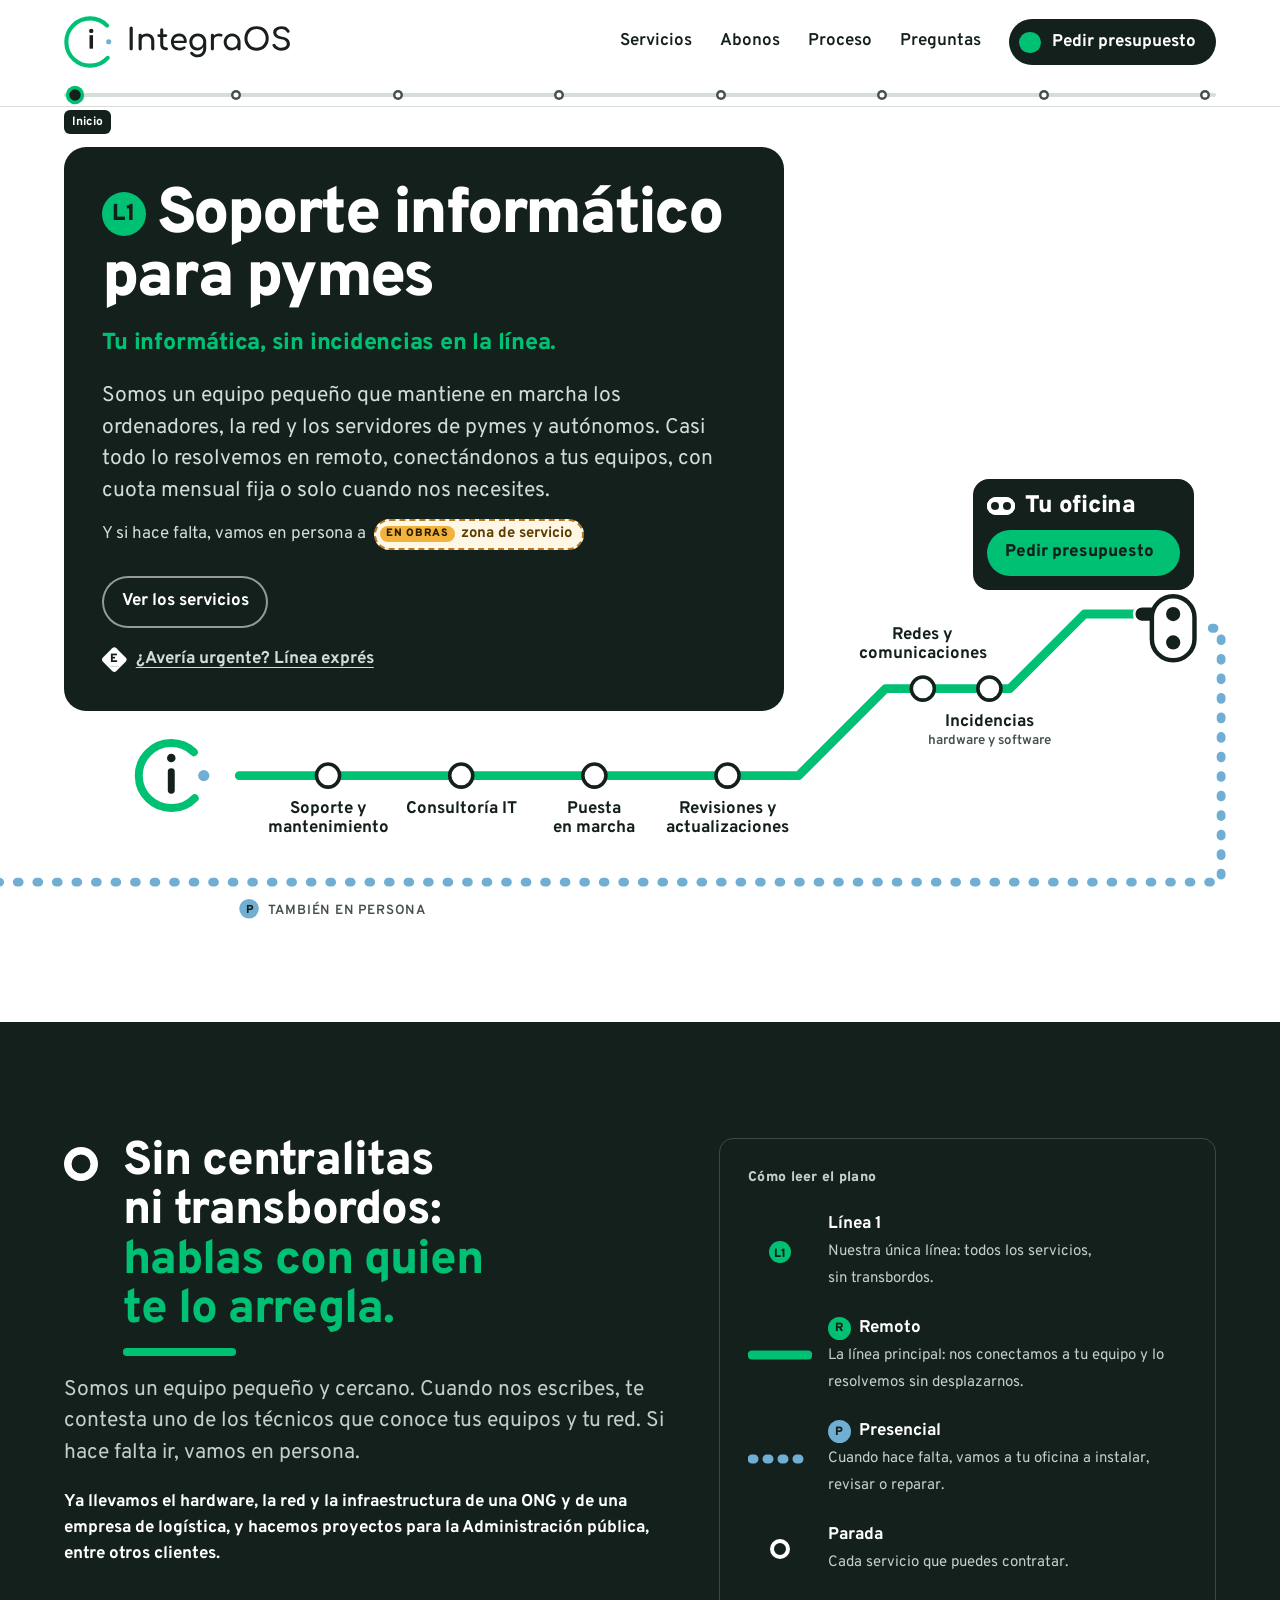
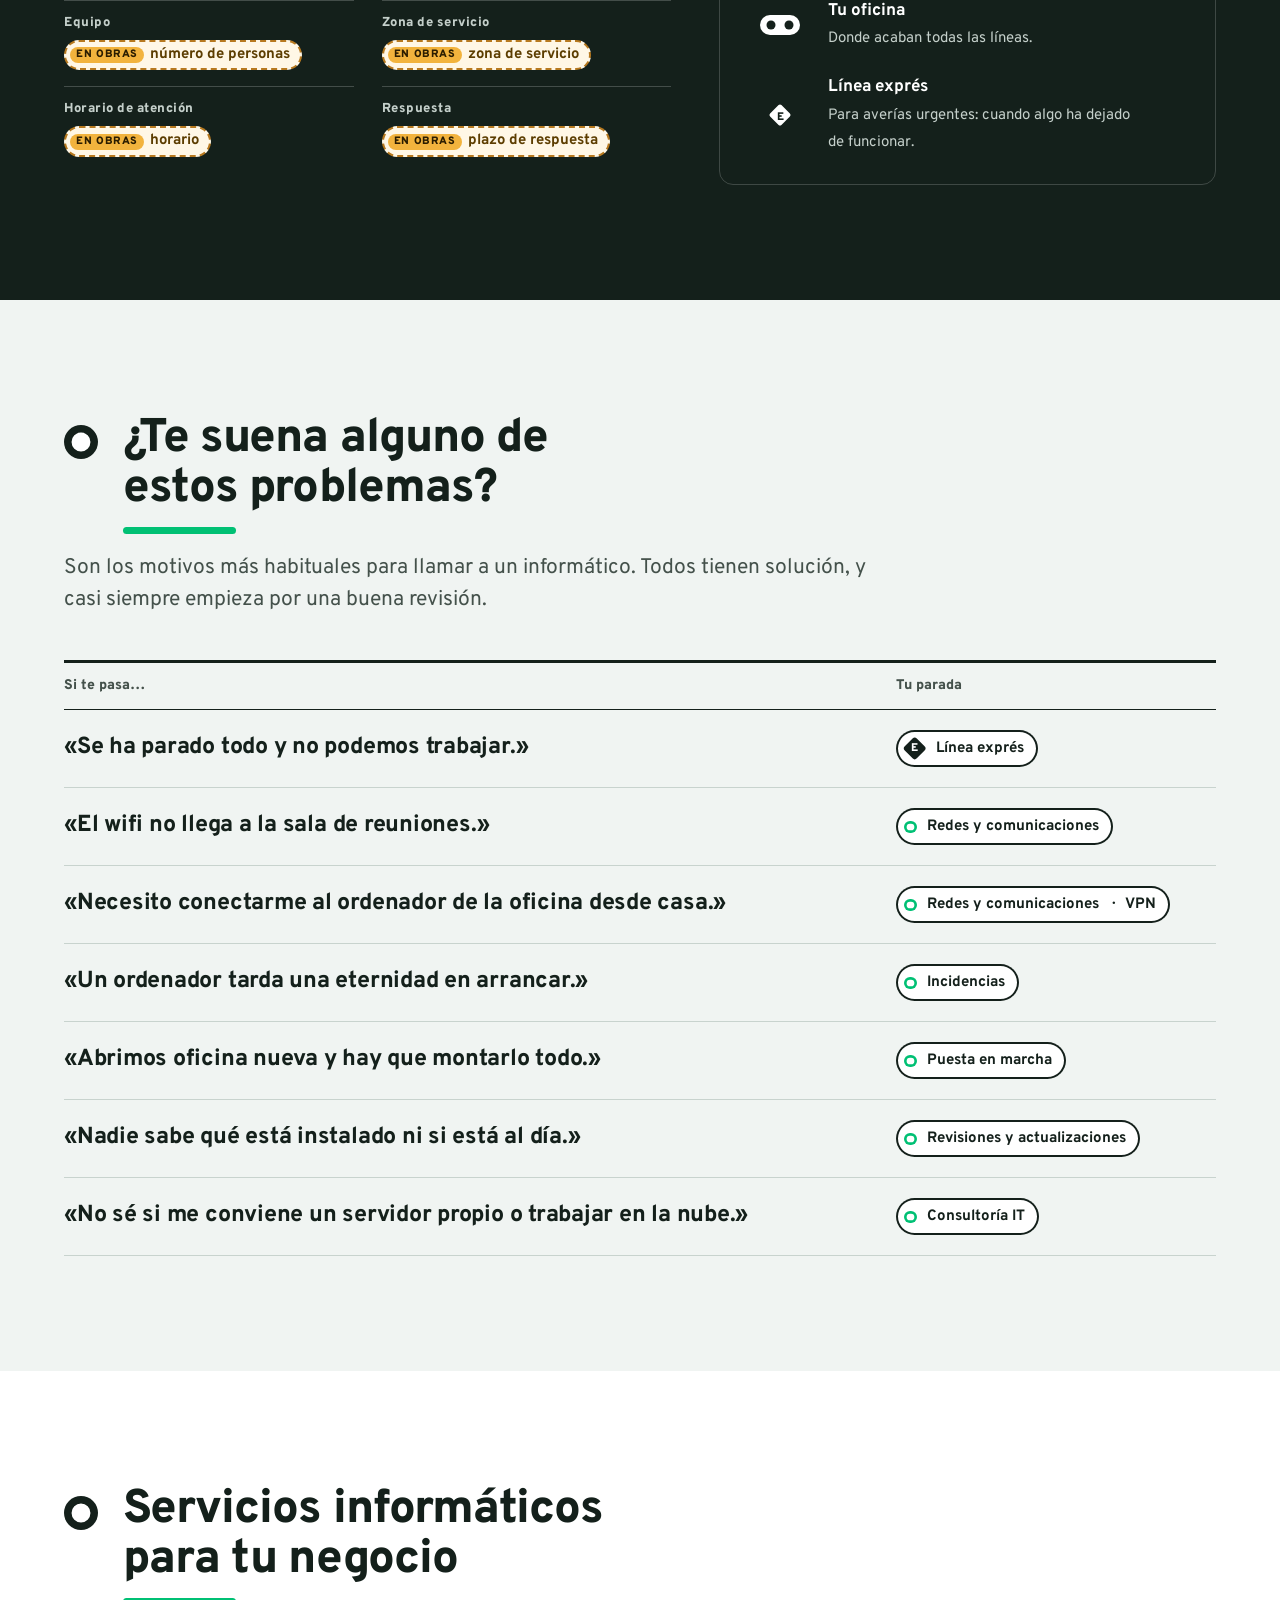
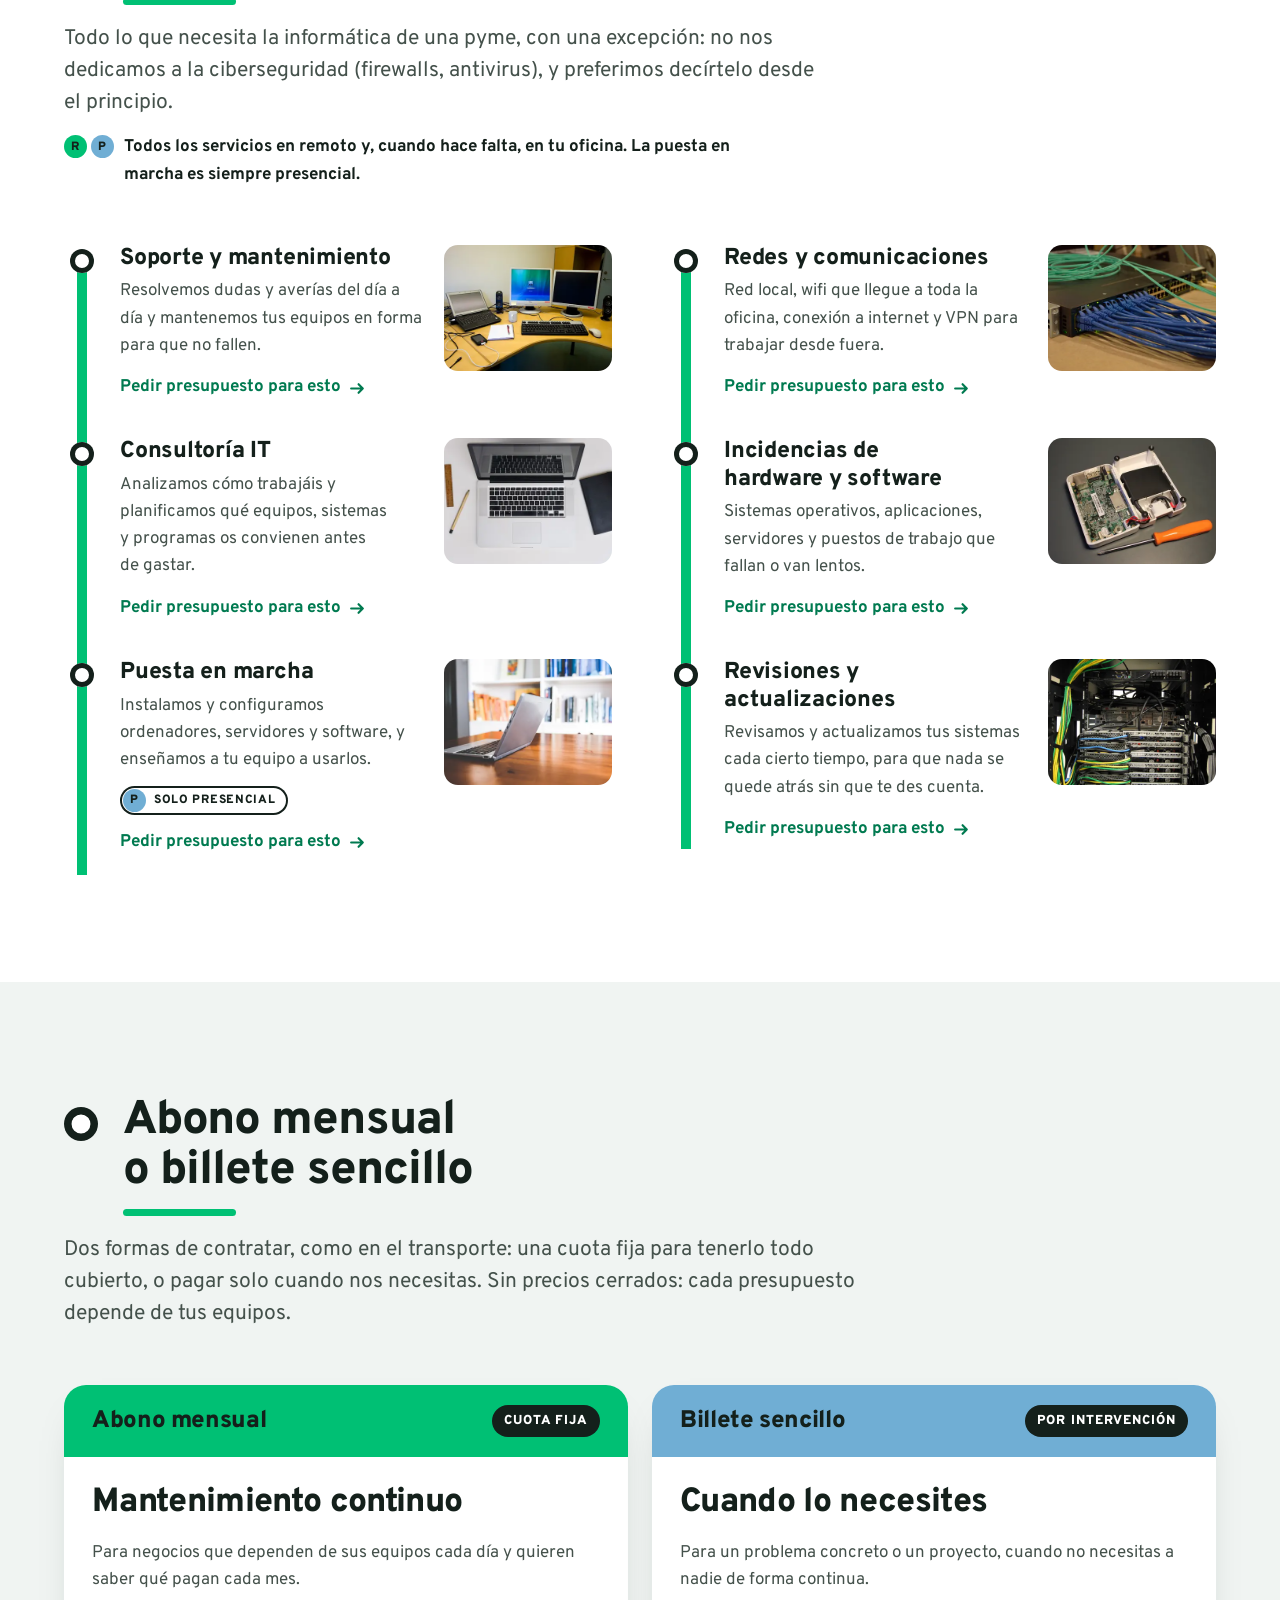
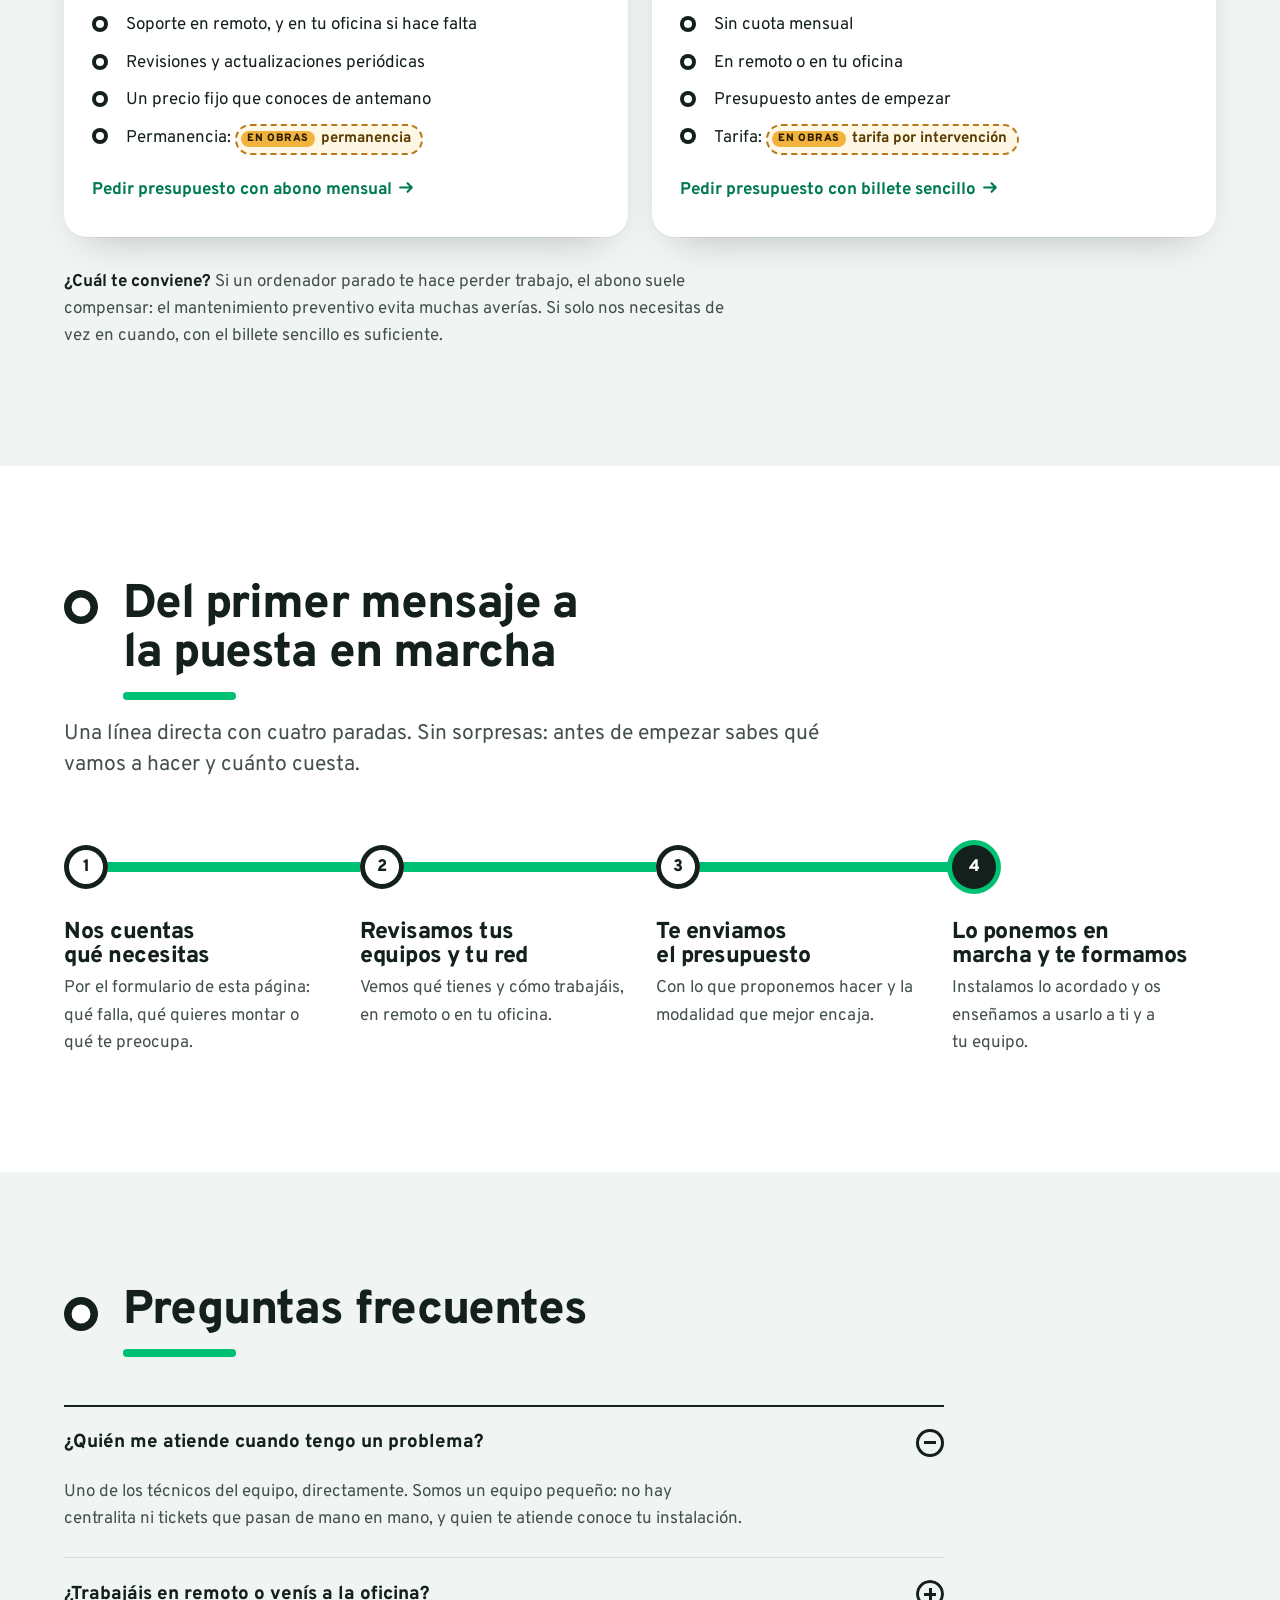
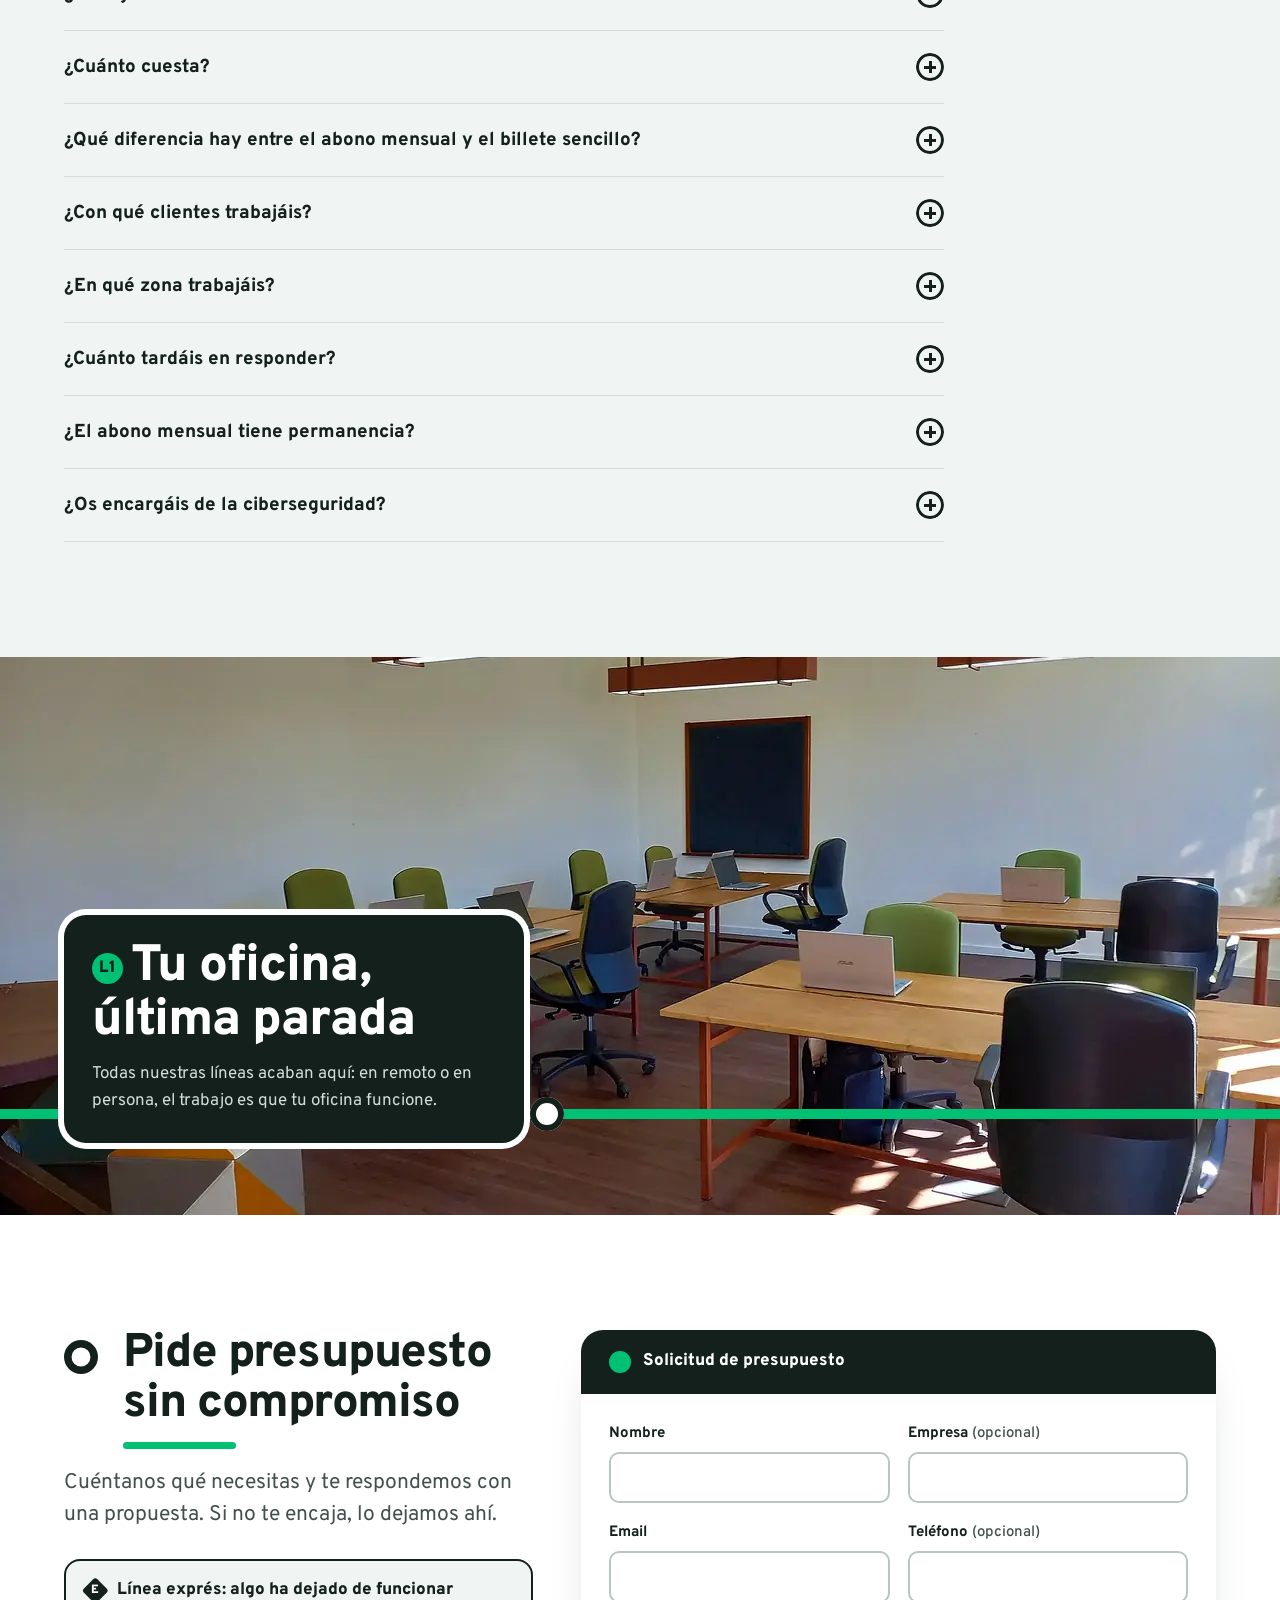
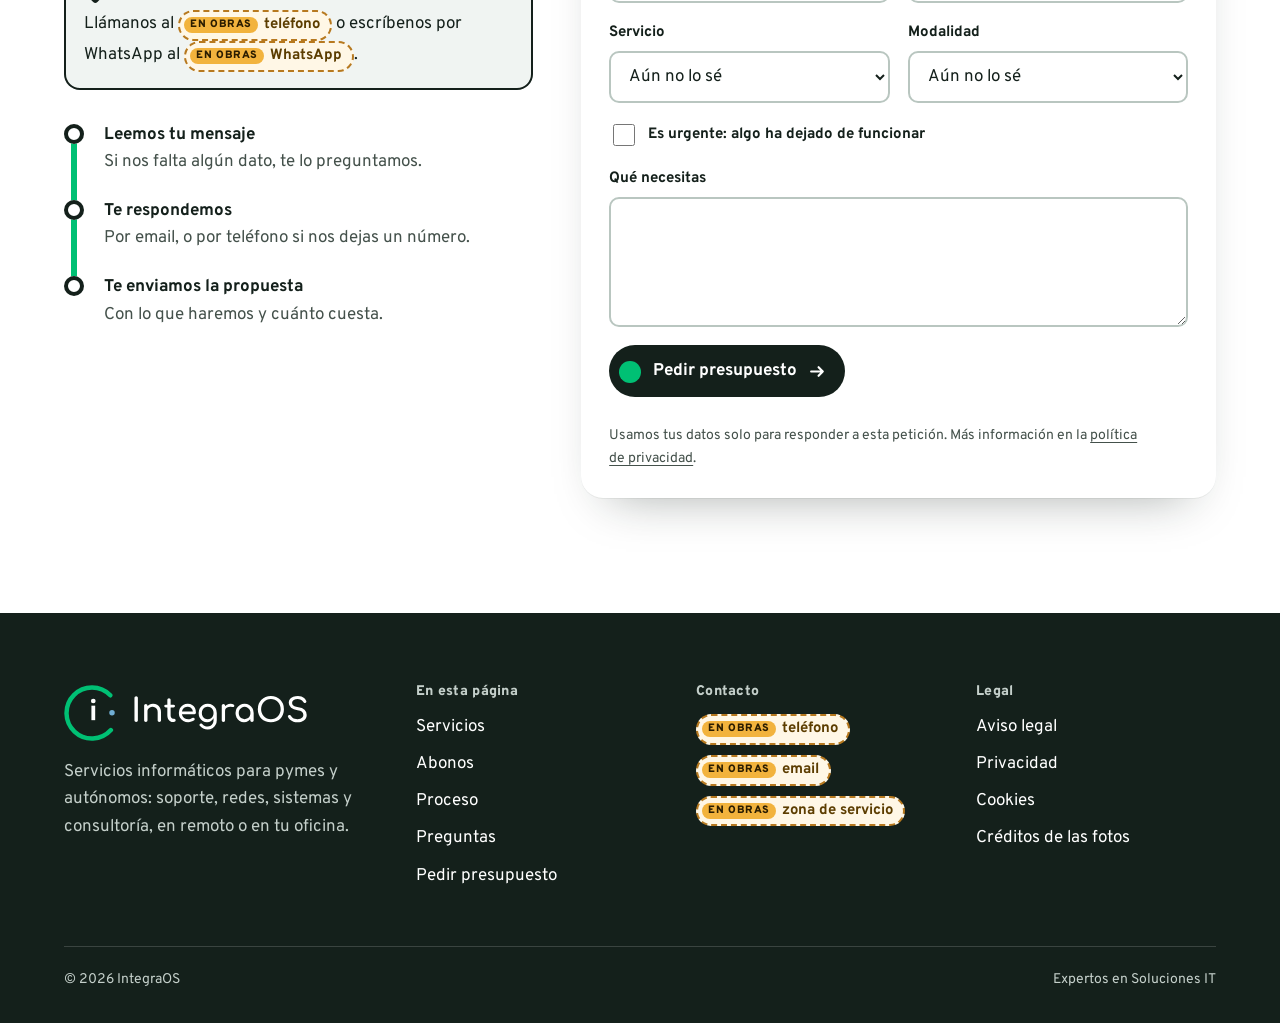
==== index.html @ 197bdc74 "Clientes citados en anónimo" ====
<!doctype html>
<html lang="es">
<head>
<meta charset="utf-8">
<meta name="robots" content="noindex, nofollow">
<meta name="viewport" content="width=device-width, initial-scale=1, viewport-fit=cover">
<title>IntegraOS: soporte informático para pymes y autónomos</title>
<meta name="description" content="Un equipo pequeño de informáticos para pymes y autónomos: mantenimiento, redes, puesta en marcha y consultoría IT, en remoto o en tu oficina. Presupuesto sin compromiso.">
<meta property="og:type" content="website">
<meta property="og:locale" content="es_ES">
<meta property="og:site_name" content="IntegraOS">
<meta property="og:title" content="IntegraOS: soporte informático para pymes y autónomos">
<meta property="og:description" content="Mantenimiento, redes y sistemas para tu negocio, en remoto o en tu oficina. Pide presupuesto sin compromiso.">
<meta property="og:image" content="share.jpg">
<meta name="twitter:card" content="summary_large_image">
<link rel="icon" href="favicon.svg" type="image/svg+xml">
<link rel="icon" href="favicon.png" sizes="48x48" type="image/png">
<link rel="apple-touch-icon" href="assets/brand/icon-180.png">
<meta name="theme-color" content="#ffffff">
<!-- PENDIENTE: dominio. Cuando exista: <link rel="canonical" href="https://[dominio]/"> y URLs absolutas en og:image y en el JSON-LD -->
<link rel="preload" href="assets/fonts/overpass-latin.woff2" as="font" type="font/woff2" crossorigin>
<link rel="stylesheet" href="assets/css/site.css">
<script type="application/ld+json">
{
  "@context": "https://schema.org",
  "@type": "LocalBusiness",
  "name": "IntegraOS",
  "slogan": "Expertos en Soluciones IT",
  "description": "Equipo pequeño de servicios informáticos para pymes y autónomos: soporte y mantenimiento en remoto y presencial, consultoría IT, puesta en marcha de equipos y servidores, redes y comunicaciones, incidencias de hardware y software y revisiones periódicas.",
  "logo": "assets/brand/logo-light.png",
  "image": "share.jpg",
  "knowsLanguage": "es",
  "hasOfferCatalog": {
    "@type": "OfferCatalog",
    "name": "Servicios informáticos",
    "itemListElement": [
      { "@type": "Offer", "itemOffered": { "@type": "Service", "name": "Soporte y mantenimiento informático" } },
      { "@type": "Offer", "itemOffered": { "@type": "Service", "name": "Consultoría IT" } },
      { "@type": "Offer", "itemOffered": { "@type": "Service", "name": "Puesta en marcha de equipos, servidores y software" } },
      { "@type": "Offer", "itemOffered": { "@type": "Service", "name": "Redes y comunicaciones" } },
      { "@type": "Offer", "itemOffered": { "@type": "Service", "name": "Incidencias de hardware y software" } },
      { "@type": "Offer", "itemOffered": { "@type": "Service", "name": "Revisiones y actualizaciones de sistemas" } }
    ]
  }
}
</script>
<!-- PENDIENTE en el JSON-LD: url, telephone, email, address, areaServed (zona de servicio) -->
</head>
<body>
<a class="skip" href="#contenido">Saltar al contenido</a>

<header class="top">
  <div class="wrap top__bar">
    <a class="top__logo" href="#inicio"><img src="assets/brand/logo-horizontal.svg" alt="IntegraOS" width="229" height="52"></a>
    <button class="top__menu" type="button" aria-expanded="false" aria-controls="menu" aria-label="Abrir el menú">
      <svg width="20" height="20" viewBox="0 0 20 20" aria-hidden="true"><path d="M3 6h14M3 14h14" stroke="currentColor" stroke-width="2.2" stroke-linecap="round"/></svg>
    </button>
    <nav class="top__nav" id="menu" aria-label="Principal">
      <a href="#servicios">Servicios</a>
      <a href="#modalidades">Abonos</a>
      <a href="#proceso">Proceso</a>
      <a href="#preguntas">Preguntas</a>
      <a class="btn btn--primary" href="#presupuesto"><span class="bullet" aria-hidden="true"></span>Pedir presupuesto</a>
    </nav>
  </div>
<nav class="routebar wrap" aria-label="Recorrido de la página">
  <p class="routebar__now" aria-hidden="true">Inicio</p>
  <ol>
    <li><a href="#inicio"><span>Inicio</span></a></li>
    <li><a href="#trato"><span>Trato directo</span></a></li>
    <li><a href="#problemas"><span>¿Te suena?</span></a></li>
    <li><a href="#servicios"><span>Servicios</span></a></li>
    <li><a href="#modalidades"><span>Abonos</span></a></li>
    <li><a href="#proceso"><span>Proceso</span></a></li>
    <li><a href="#preguntas"><span>Preguntas</span></a></li>
    <li><a href="#presupuesto"><span>Presupuesto</span></a></li>
  </ol>
</nav>
</header>

<main id="contenido">
  <section class="hero" id="inicio" aria-labelledby="hero-h">
    <div class="wrap hero__over">
      <div class="hero__sign">
        <h1 id="hero-h"><span class="code code--line" aria-hidden="true">L1</span>Soporte informático para pymes</h1>
        <p class="hero__slogan">Tu informática, sin incidencias en la línea.</p>
        <p class="hero__lead">Somos un equipo pequeño que mantiene en marcha los ordenadores, la red y los servidores de pymes y autónomos. Casi todo lo resolvemos en remoto, conectándonos a tus equipos, con cuota mensual fija o solo cuando nos necesites.</p>
        <p class="hero__zone">Y si hace falta, vamos en persona a <span class="tbd"><span class="tbd__code">EN OBRAS</span>zona de servicio</span></p>
        <div class="hero__actions">
          <a class="btn btn--go only-narrow" href="#presupuesto"><span class="bullet bullet--ink" aria-hidden="true"></span>Pedir presupuesto</a>
          <a class="btn btn--outline-light" href="#servicios">Ver los servicios</a>
        </div>
        <a class="hero__urgent" href="#urgente"><span class="code code--express" aria-hidden="true"><span>E</span></span>¿Avería urgente? Línea exprés</a>
      </div>
    </div>

    <!-- Plano horizontal (desde 761px): las líneas llegan a los bordes de la pantalla -->
    <figure class="map map--h">
      <svg viewBox="0 0 1240 610" role="img" aria-labelledby="map-h-t">
        <title id="map-h-t">Plano de los servicios de IntegraOS como una línea de metro: soporte y mantenimiento, consultoría IT, puesta en marcha, revisiones y actualizaciones, redes y comunicaciones e incidencias, todas con destino a tu oficina, en remoto y, si hace falta, en persona.</title>
        <g transform="translate(120 0) scale(.86)">
        <path class="m-line m-blue" d="M-560 560 H1236 V274 H1206"/>
        <circle cx="141" cy="590" r="11" fill="#70AED4"/><text class="m-code" x="141" y="595" text-anchor="middle">P</text><text class="m-label m-label--small m-blue-ink" x="162" y="596">TAMBIÉN EN PERSONA</text>
        <path class="m-line m-green" d="M130 440 H760 L858 342 H998 L1082 258 H1158"/>
        <g transform="translate(5.4 392) scale(3)" aria-hidden="true">
          <path d="M24.78 24.47A12.2 12.2 0 1 1 24.47 7.22" fill="none" stroke="#00C074" stroke-width="3" stroke-linecap="round"/>
          <rect x="14.7" y="13.2" width="2.6" height="9.6" rx="1.3" fill="#14201b"/>
          <circle cx="16" cy="9.4" r="1.6" fill="#14201b"/>
          <circle cx="28.2" cy="16" r="2.1" fill="#70AED4"/>
        </g>
        <g><circle class="m-stop" cx="230" cy="440" r="13"/><text class="m-label" x="230" y="482" text-anchor="middle">Soporte y</text><text class="m-label" x="230" y="504" text-anchor="middle">mantenimiento</text></g>
        <g><circle class="m-stop" cx="380" cy="440" r="13"/><text class="m-label" x="380" y="482" text-anchor="middle">Consultoría IT</text></g>
        <g><circle class="m-stop" cx="530" cy="440" r="13"/><text class="m-label" x="530" y="482" text-anchor="middle">Puesta</text><text class="m-label" x="530" y="504" text-anchor="middle">en marcha</text></g>
        <g><circle class="m-stop" cx="680" cy="440" r="13"/><text class="m-label" x="680" y="482" text-anchor="middle">Revisiones y</text><text class="m-label" x="680" y="504" text-anchor="middle">actualizaciones</text></g>
        <g><circle class="m-stop" cx="900" cy="342" r="13"/><text class="m-label" x="900" y="286" text-anchor="middle">Redes y</text><text class="m-label" x="900" y="308" text-anchor="middle">comunicaciones</text></g>
        <g><circle class="m-stop" cx="975" cy="342" r="13"/><text class="m-label" x="975" y="384" text-anchor="middle">Incidencias</text><text class="m-label m-label--small" x="975" y="404" text-anchor="middle">hardware y software</text></g>
        <g class="m-train" style="offset-path: path('M130 440 H760 L858 342 H998 L1082 258 H1158')" aria-hidden="true"><rect x="-20" y="-9" width="40" height="18" rx="9"/></g>
        <rect class="m-hub" x="1158" y="238" width="48" height="72" rx="24"/>
        <circle cx="1182" cy="258" r="8" fill="#14201b"/><circle cx="1182" cy="290" r="8" fill="#14201b"/>
        </g>
      </svg>
      <a class="dest dest--h" href="#presupuesto"><span class="dest__name"><span class="bullet bullet--hub" aria-hidden="true"></span>Tu oficina</span><span class="dest__go">Pedir presupuesto<svg class="arrow" viewBox="0 0 16 16" aria-hidden="true"><path d="M2 8h11M9 4l4 4-4 4" fill="none" stroke="currentColor" stroke-width="2" stroke-linecap="round" stroke-linejoin="round"/></svg></span></a>
    </figure>

    <!-- Plano vertical (móvil) -->
    <figure class="map map--v">
      <div class="wrap">
        <svg viewBox="0 0 360 600" role="img" aria-labelledby="map-v-t">
          <title id="map-v-t">Plano de los servicios de IntegraOS como una línea de metro con destino a tu oficina, en remoto y, si hace falta, en persona.</title>
          <path class="m-line m-blue" d="M96 120 V500 L66 530"/>
          <path class="m-line m-green" d="M48 96 V556"/>
          <g transform="translate(16 18) scale(2)" aria-hidden="true">
            <path d="M24.78 24.47A12.2 12.2 0 1 1 24.47 7.22" fill="none" stroke="#00C074" stroke-width="3" stroke-linecap="round"/>
            <rect x="14.7" y="13.2" width="2.6" height="9.6" rx="1.3" fill="#14201b"/>
            <circle cx="16" cy="9.4" r="1.6" fill="#14201b"/>
            <circle cx="28.2" cy="16" r="2.1" fill="#70AED4"/>
          </g>
          <g><circle class="m-stop" cx="48" cy="140" r="12"/><text class="m-label" x="124" y="146">Soporte y mantenimiento</text></g>
          <g><circle class="m-stop" cx="48" cy="205" r="12"/><text class="m-label" x="124" y="211">Consultoría IT</text></g>
          <g><circle class="m-stop" cx="48" cy="270" r="12"/><text class="m-label" x="124" y="276">Puesta en marcha</text></g>
          <g><circle class="m-stop" cx="48" cy="335" r="12"/><text class="m-label" x="124" y="341">Redes y comunicaciones</text></g>
          <g><circle class="m-stop" cx="48" cy="400" r="12"/><text class="m-label" x="124" y="406">Incidencias</text></g>
          <g><circle class="m-stop" cx="48" cy="465" r="12"/><text class="m-label" x="124" y="471">Revisiones</text></g>
          <circle cx="135" cy="503" r="11" fill="#70AED4"/><text class="m-code" x="135" y="508" text-anchor="middle">P</text><text class="m-label m-label--small m-blue-ink" x="154" y="509">TAMBIÉN EN PERSONA</text>
          <g class="m-train" style="offset-path: path('M48 100 V540')" aria-hidden="true"><rect x="-9" y="-20" width="18" height="40" rx="9"/></g>
          <rect class="m-hub" x="24" y="542" width="76" height="48" rx="24"/><circle cx="48" cy="566" r="8" fill="#14201b"/><circle cx="76" cy="566" r="8" fill="#14201b"/>
        </svg>
        <a class="dest dest--v" href="#presupuesto"><span class="dest__name"><span class="bullet bullet--hub" aria-hidden="true"></span>Tu oficina</span><span class="dest__go">Pedir presupuesto<svg class="arrow" viewBox="0 0 16 16" aria-hidden="true"><path d="M2 8h11M9 4l4 4-4 4" fill="none" stroke="currentColor" stroke-width="2" stroke-linecap="round" stroke-linejoin="round"/></svg></span></a>
      </div>
    </figure>
  </section>

  <section class="section--sign" id="trato" aria-labelledby="trato-h">
    <div class="wrap direct">
      <div>
        <h2 class="h2 sign" id="trato-h">Sin centralitas ni transbordos: <em>hablas con quien te lo arregla.</em></h2>
        <p class="intro">Somos un equipo pequeño y cercano. Cuando nos escribes, te contesta uno de los técnicos que conoce tus equipos y tu red. Si hace falta ir, vamos en persona.</p>
        <p class="clients">Ya llevamos el hardware, la red y la infraestructura de una ONG y de una empresa de logística, y hacemos proyectos para la Administración pública, entre otros clientes.</p>
        <dl class="facts">
          <div><dt>Equipo</dt><dd><span class="tbd"><span class="tbd__code">EN OBRAS</span>número de personas</span></dd></div>
          <div><dt>Zona de servicio</dt><dd><span class="tbd"><span class="tbd__code">EN OBRAS</span>zona de servicio</span></dd></div>
          <div><dt>Horario de atención</dt><dd><span class="tbd"><span class="tbd__code">EN OBRAS</span>horario</span></dd></div>
          <div><dt>Respuesta</dt><dd><span class="tbd"><span class="tbd__code">EN OBRAS</span>plazo de respuesta</span></dd></div>
        </dl>
      </div>
      <div class="legend" role="group" aria-labelledby="legend-t">
        <p class="legend__title" id="legend-t">Cómo leer el plano</p>
        <div class="legend__row">
          <svg viewBox="0 0 64 24" aria-hidden="true"><circle cx="32" cy="12" r="11" fill="#00C074"/><text x="32" y="16.5" text-anchor="middle" font-family="Overpass, sans-serif" font-weight="850" font-size="12" fill="#14201b">L1</text></svg>
          <p><strong>Línea 1</strong><span>Nuestra única línea: todos los servicios, sin transbordos.</span></p>
        </div>
        <div class="legend__row">
          <svg viewBox="0 0 64 24" aria-hidden="true"><path d="M4 12h56" stroke="#00C074" stroke-width="9" stroke-linecap="round"/></svg>
          <p><strong><span class="code code--line" aria-hidden="true">R</span>Remoto</strong><span>La línea principal: nos conectamos a tu equipo y lo resolvemos sin desplazarnos.</span></p>
        </div>
        <div class="legend__row">
          <svg viewBox="0 0 64 24" aria-hidden="true"><path d="M4 12h56" stroke="#70AED4" stroke-width="9" stroke-linecap="round" stroke-dasharray="2 13"/></svg>
          <p><strong><span class="code code--alt" aria-hidden="true">P</span>Presencial</strong><span>Cuando hace falta, vamos a tu oficina a instalar, revisar o reparar.</span></p>
        </div>
        <div class="legend__row">
          <svg viewBox="0 0 64 24" aria-hidden="true"><circle cx="32" cy="12" r="8" fill="#14201b" stroke="#fff" stroke-width="4"/></svg>
          <p><strong>Parada</strong><span>Cada servicio que puedes contratar.</span></p>
        </div>
        <div class="legend__row">
          <svg viewBox="0 0 64 24" aria-hidden="true"><rect x="12" y="2" width="40" height="20" rx="10" fill="#fff"/><circle cx="23" cy="12" r="4.5" fill="#14201b"/><circle cx="41" cy="12" r="4.5" fill="#14201b"/></svg>
          <p><strong>Tu oficina</strong><span>Donde acaban todas las líneas.</span></p>
        </div>
        <div class="legend__row">
          <svg viewBox="0 0 64 24" aria-hidden="true"><rect x="24" y="4" width="16" height="16" rx="2" transform="rotate(45 32 12)" fill="#fff"/><text x="32" y="16.5" text-anchor="middle" font-family="Overpass, sans-serif" font-weight="850" font-size="11" fill="#14201b">E</text></svg>
          <p><strong>Línea exprés</strong><span>Para averías urgentes: cuando algo ha dejado de funcionar.</span></p>
        </div>
      </div>
    </div>
  </section>

  <section class="section--surface" id="problemas" aria-labelledby="problemas-h">
    <div class="wrap">
      <h2 class="h2 sign" id="problemas-h">¿Te suena alguno de estos problemas?</h2>
      <p class="intro">Son los motivos más habituales para llamar a un informático. Todos tienen solución, y casi siempre empieza por una buena revisión.</p>
      <div class="finder">
        <div class="finder__head" aria-hidden="true"><span>Si te pasa…</span><span>Tu parada</span></div>
        <ol>
        <li><q>Se ha parado todo y no podemos trabajar.</q><a class="finder__to finder__to--express" href="#urgente"><span class="code code--express" aria-hidden="true"><span>E</span></span>Línea exprés</a></li>
        <li><q>El wifi no llega a la sala de reuniones.</q><a class="finder__to" href="#s-redes"><span class="bullet" aria-hidden="true"></span>Redes y comunicaciones</a></li>
        <li><q>Necesito conectarme al ordenador de la oficina desde casa.</q><a class="finder__to" href="#s-redes"><span class="bullet" aria-hidden="true"></span>Redes y comunicaciones <span class="sep" aria-hidden="true">·</span> VPN</a></li>
        <li><q>Un ordenador tarda una eternidad en arrancar.</q><a class="finder__to" href="#s-incidencias"><span class="bullet" aria-hidden="true"></span>Incidencias</a></li>
        <li><q>Abrimos oficina nueva y hay que montarlo todo.</q><a class="finder__to" href="#s-marcha"><span class="bullet" aria-hidden="true"></span>Puesta en marcha</a></li>
        <li><q>Nadie sabe qué está instalado ni si está al día.</q><a class="finder__to" href="#s-revisiones"><span class="bullet" aria-hidden="true"></span>Revisiones y actualizaciones</a></li>
        <li><q>No sé si me conviene un servidor propio o trabajar en la nube.</q><a class="finder__to" href="#s-consultoria"><span class="bullet" aria-hidden="true"></span>Consultoría IT</a></li>
        </ol>
      </div>
    </div>
  </section>

  <section id="servicios" aria-labelledby="servicios-h">
    <div class="wrap">
      <h2 class="h2 sign" id="servicios-h">Servicios informáticos para tu negocio</h2>
      <p class="intro">Todo lo que necesita la informática de una pyme, con una excepción: no nos dedicamos a la ciberseguridad (firewalls, antivirus), y preferimos decírtelo desde el principio.</p>
      <p class="modes-note"><span class="modes-note__codes" aria-hidden="true"><span class="code code--line">R</span><span class="code code--alt">P</span></span><span>Todos los servicios en remoto y, cuando hace falta, en tu oficina. La puesta en marcha es siempre presencial.</span></p>
      <!-- PENDIENTE: copias de seguridad y Microsoft 365 / correo, solo si se confirman -->
      <ol class="stops">
        <li class="stop" id="s-soporte"><img class="stop__img" src="assets/img/soporte-480.webp" srcset="assets/img/soporte-480.webp 480w, assets/img/soporte-960.webp 960w" sizes="(max-width: 899px) 90vw, 200px" width="480" height="320" alt="Un puesto de trabajo con un portátil y dos monitores" loading="lazy" decoding="async"><div class="stop__body"><h3>Soporte y mantenimiento</h3><p>Resolvemos dudas y averías del día a día y mantenemos tus equipos en forma para que no fallen.</p><a class="stop__go" href="#presupuesto" data-servicio="Soporte y mantenimiento">Pedir presupuesto para esto<svg class="arrow" viewBox="0 0 16 16" aria-hidden="true"><path d="M2 8h11M9 4l4 4-4 4" fill="none" stroke="currentColor" stroke-width="2" stroke-linecap="round" stroke-linejoin="round"/></svg></a></div></li>
        <li class="stop" id="s-consultoria"><img class="stop__img" src="assets/img/consultoria-480.webp" srcset="assets/img/consultoria-480.webp 480w, assets/img/consultoria-960.webp 960w" sizes="(max-width: 899px) 90vw, 200px" width="480" height="320" alt="Un portátil abierto junto a una libreta, una regla y un lápiz" loading="lazy" decoding="async"><div class="stop__body"><h3>Consultoría IT</h3><p>Analizamos cómo trabajáis y planificamos qué equipos, sistemas y programas os convienen antes de gastar.</p><a class="stop__go" href="#presupuesto" data-servicio="Consultoría IT">Pedir presupuesto para esto<svg class="arrow" viewBox="0 0 16 16" aria-hidden="true"><path d="M2 8h11M9 4l4 4-4 4" fill="none" stroke="currentColor" stroke-width="2" stroke-linecap="round" stroke-linejoin="round"/></svg></a></div></li>
        <li class="stop stop--only" id="s-marcha"><img class="stop__img" src="assets/img/puesta-en-marcha-480.webp" srcset="assets/img/puesta-en-marcha-480.webp 480w, assets/img/puesta-en-marcha-960.webp 960w" sizes="(max-width: 899px) 90vw, 200px" width="480" height="320" alt="Un portátil sobre una mesa de madera en una oficina" loading="lazy" decoding="async"><div class="stop__body"><h3>Puesta en marcha</h3><p>Instalamos y configuramos ordenadores, servidores y software, y enseñamos a tu equipo a usarlos.</p><div class="modes"><span class="mode"><span class="code code--alt" aria-hidden="true">P</span>SOLO PRESENCIAL</span></div><a class="stop__go" href="#presupuesto" data-servicio="Puesta en marcha">Pedir presupuesto para esto<svg class="arrow" viewBox="0 0 16 16" aria-hidden="true"><path d="M2 8h11M9 4l4 4-4 4" fill="none" stroke="currentColor" stroke-width="2" stroke-linecap="round" stroke-linejoin="round"/></svg></a></div></li>
        <li class="stop" id="s-redes"><img class="stop__img" src="assets/img/redes-480.webp" srcset="assets/img/redes-480.webp 480w, assets/img/redes-960.webp 960w" sizes="(max-width: 899px) 90vw, 200px" width="480" height="320" alt="Cables de red azules conectados a un switch" loading="lazy" decoding="async"><div class="stop__body"><h3>Redes y comunicaciones</h3><p>Red local, wifi que llegue a toda la oficina, conexión a internet y VPN para trabajar desde fuera.</p><a class="stop__go" href="#presupuesto" data-servicio="Redes y comunicaciones">Pedir presupuesto para esto<svg class="arrow" viewBox="0 0 16 16" aria-hidden="true"><path d="M2 8h11M9 4l4 4-4 4" fill="none" stroke="currentColor" stroke-width="2" stroke-linecap="round" stroke-linejoin="round"/></svg></a></div></li>
        <li class="stop" id="s-incidencias"><img class="stop__img" src="assets/img/incidencias-480.webp" srcset="assets/img/incidencias-480.webp 480w, assets/img/incidencias-960.webp 960w" sizes="(max-width: 899px) 90vw, 200px" width="480" height="320" alt="Un pequeño servidor abierto con un destornillador al lado" loading="lazy" decoding="async"><div class="stop__body"><h3>Incidencias de hardware y software</h3><p>Sistemas operativos, aplicaciones, servidores y puestos de trabajo que fallan o van lentos.</p><a class="stop__go" href="#presupuesto" data-servicio="Incidencias de hardware y software">Pedir presupuesto para esto<svg class="arrow" viewBox="0 0 16 16" aria-hidden="true"><path d="M2 8h11M9 4l4 4-4 4" fill="none" stroke="currentColor" stroke-width="2" stroke-linecap="round" stroke-linejoin="round"/></svg></a></div></li>
        <li class="stop" id="s-revisiones"><img class="stop__img" src="assets/img/revisiones-480.webp" srcset="assets/img/revisiones-480.webp 480w, assets/img/revisiones-960.webp 960w" sizes="(max-width: 899px) 90vw, 200px" width="480" height="320" alt="Un armario de servidores con el cableado ordenado" loading="lazy" decoding="async"><div class="stop__body"><h3>Revisiones y actualizaciones</h3><p>Revisamos y actualizamos tus sistemas cada cierto tiempo, para que nada se quede atrás sin que te des cuenta.</p><a class="stop__go" href="#presupuesto" data-servicio="Revisiones y actualizaciones">Pedir presupuesto para esto<svg class="arrow" viewBox="0 0 16 16" aria-hidden="true"><path d="M2 8h11M9 4l4 4-4 4" fill="none" stroke="currentColor" stroke-width="2" stroke-linecap="round" stroke-linejoin="round"/></svg></a></div></li>
      </ol>
    </div>
  </section>

  <section class="section--surface" id="modalidades" aria-labelledby="modalidades-h">
    <div class="wrap">
      <h2 class="h2 sign" id="modalidades-h">Abono mensual o billete sencillo</h2>
      <p class="intro">Dos formas de contratar, como en el transporte: una cuota fija para tenerlo todo cubierto, o pagar solo cuando nos necesitas. Sin precios cerrados: cada presupuesto depende de tus equipos.</p>
      <!-- PENDIENTE: qué incluye exactamente cada modalidad y si hay permanencia -->
      <div class="passes">
        <article class="pass" aria-labelledby="pass-1">
          <div class="pass__band"><h3 class="pass__type" id="pass-1">Abono mensual</h3><span class="pass__code">CUOTA FIJA</span></div>
          <div class="pass__body">
            <p class="pass__price">Mantenimiento continuo</p>
            <p class="pass__for">Para negocios que dependen de sus equipos cada día y quieren saber qué pagan cada mes.</p>
            <ul>
              <li><span>Soporte en remoto, y en tu oficina si hace falta</span></li>
              <li><span>Revisiones y actualizaciones periódicas</span></li>
              <li><span>Un precio fijo que conoces de antemano</span></li>
              <li><span>Permanencia: <span class="tbd"><span class="tbd__code">EN OBRAS</span>permanencia</span></span></li>
            </ul>
            <a class="pass__go" href="#presupuesto" data-modalidad="Abono mensual">Pedir presupuesto con abono mensual<svg class="arrow" viewBox="0 0 16 16" aria-hidden="true"><path d="M2 8h11M9 4l4 4-4 4" fill="none" stroke="currentColor" stroke-width="2" stroke-linecap="round" stroke-linejoin="round"/></svg></a>
          </div>
        </article>
        <article class="pass pass--single" aria-labelledby="pass-2">
          <div class="pass__band"><h3 class="pass__type" id="pass-2">Billete sencillo</h3><span class="pass__code">POR INTERVENCIÓN</span></div>
          <div class="pass__body">
            <p class="pass__price">Cuando lo necesites</p>
            <p class="pass__for">Para un problema concreto o un proyecto, cuando no necesitas a nadie de forma continua.</p>
            <ul>
              <li><span>Sin cuota mensual</span></li>
              <li><span>En remoto o en tu oficina</span></li>
              <li><span>Presupuesto antes de empezar</span></li>
              <li><span>Tarifa: <span class="tbd"><span class="tbd__code">EN OBRAS</span>tarifa por intervención</span></span></li>
            </ul>
            <a class="pass__go" href="#presupuesto" data-modalidad="Billete sencillo">Pedir presupuesto con billete sencillo<svg class="arrow" viewBox="0 0 16 16" aria-hidden="true"><path d="M2 8h11M9 4l4 4-4 4" fill="none" stroke="currentColor" stroke-width="2" stroke-linecap="round" stroke-linejoin="round"/></svg></a>
          </div>
        </article>
      </div>
      <div class="which">
        <p><strong>¿Cuál te conviene?</strong> Si un ordenador parado te hace perder trabajo, el abono suele compensar: el mantenimiento preventivo evita muchas averías. Si solo nos necesitas de vez en cuando, con el billete sencillo es suficiente.</p>
      </div>
    </div>
  </section>

  <section id="proceso" aria-labelledby="proceso-h">
    <div class="wrap">
      <h2 class="h2 sign" id="proceso-h">Del primer mensaje a la puesta en marcha</h2>
      <p class="intro">Una línea directa con cuatro paradas. Sin sorpresas: antes de empezar sabes qué vamos a hacer y cuánto cuesta.</p>
      <ol class="route">
        <li><h3>Nos cuentas qué necesitas</h3><p>Por el formulario de esta página: qué falla, qué quieres montar o qué te preocupa.</p></li>
        <li><h3>Revisamos tus equipos y tu red</h3><p>Vemos qué tienes y cómo trabajáis, en remoto o en tu oficina.</p></li>
        <li><h3>Te enviamos el presupuesto</h3><p>Con lo que proponemos hacer y la modalidad que mejor encaja.</p></li>
        <li><h3>Lo ponemos en marcha y te formamos</h3><p>Instalamos lo acordado y os enseñamos a usarlo a ti y a tu equipo.</p></li>
      </ol>
    </div>
  </section>

  <section class="section--surface" id="preguntas" aria-labelledby="preguntas-h">
    <div class="wrap">
      <h2 class="h2 sign" id="preguntas-h">Preguntas frecuentes</h2>
      <div class="faq">
        <details open><summary>¿Quién me atiende cuando tengo un problema?</summary><p>Uno de los técnicos del equipo, directamente. Somos un equipo pequeño: no hay centralita ni tickets que pasan de mano en mano, y quien te atiende conoce tu instalación.</p></details>
        <details><summary>¿Trabajáis en remoto o venís a la oficina?</summary><p>Sobre todo en remoto: conectándonos a tu equipo resolvemos la mayoría de incidencias, más rápido y sin esperar a que lleguemos. Para instalar, cablear o revisar equipos, vamos en persona.</p></details>
        <details><summary>¿Cuánto cuesta?</summary><p>No publicamos precios porque cada negocio tiene equipos y necesidades distintas. Nos cuentas qué necesitas y te enviamos un presupuesto sin compromiso antes de empezar.</p></details>
        <details><summary>¿Qué diferencia hay entre el abono mensual y el billete sencillo?</summary><p>El abono es un mantenimiento con cuota fija al mes que incluye soporte y revisiones periódicas. El billete sencillo es una asistencia puntual: pagas cada intervención y no hay cuota.</p></details>
        <details><summary>¿Con qué clientes trabajáis?</summary><p>Con pymes, autónomos y organizaciones sociales, y también en proyectos para la Administración pública. Por ejemplo, llevamos el hardware, la red y la infraestructura de una ONG y de una empresa de logística. Por confidencialidad, no publicamos sus nombres.</p></details>
        <details><summary>¿En qué zona trabajáis?</summary><p>En remoto, en cualquier sitio. En persona, en <span class="tbd"><span class="tbd__code">EN OBRAS</span>zona de servicio</span>.</p></details>
        <details><summary>¿Cuánto tardáis en responder?</summary><p><span class="tbd"><span class="tbd__code">EN OBRAS</span>plazo de respuesta</span> Si es urgente, márcalo en el formulario y lo atendemos antes.</p></details>
        <details><summary>¿El abono mensual tiene permanencia?</summary><p><span class="tbd"><span class="tbd__code">EN OBRAS</span>permanencia</span></p></details>
        <details><summary>¿Os encargáis de la ciberseguridad?</summary><p>No. Nos centramos en soporte, mantenimiento, redes, sistemas y consultoría. Para firewalls, antivirus o auditorías de seguridad conviene un especialista.</p></details>
      </div>
    </div>
  </section>

  <section class="arrival" aria-labelledby="arrival-h">
    <img class="arrival__img" src="assets/img/oficina-1280.webp" srcset="assets/img/oficina-640.webp 640w, assets/img/oficina-1280.webp 1280w, assets/img/oficina-1920.webp 1920w" sizes="100vw" width="1920" height="1280" alt="Una oficina pequeña y luminosa con mesas de madera y sillas verdes">
    <div class="arrival__line" aria-hidden="true"></div>
    <div class="wrap arrival__wrap">
      <div class="arrival__plate">
        <h2 id="arrival-h"><span class="code code--line" aria-hidden="true">L1</span>Tu oficina, última parada</h2>
        <p>Todas nuestras líneas acaban aquí: en remoto o en persona, el trabajo es que tu oficina funcione.</p>
      </div>
    </div>
  </section>

  <section id="presupuesto" aria-labelledby="presupuesto-h">
    <div class="wrap office">
      <div>
        <h2 class="h2 sign" id="presupuesto-h">Pide presupuesto sin compromiso</h2>
        <p class="intro">Cuéntanos qué necesitas y te respondemos con una propuesta. Si no te encaja, lo dejamos ahí.</p>
        <div class="express" id="urgente">
          <p class="express__title"><span class="code code--express" aria-hidden="true"><span>E</span></span>Línea exprés: algo ha dejado de funcionar</p>
          <p>Llámanos al <span class="tbd"><span class="tbd__code">EN OBRAS</span>teléfono</span> o escríbenos por WhatsApp al <span class="tbd"><span class="tbd__code">EN OBRAS</span>WhatsApp</span>.</p>
        </div>
        <ol class="next" aria-label="Qué pasa después">
          <li><strong>Leemos tu mensaje</strong><span>Si nos falta algún dato, te lo preguntamos.</span></li>
          <li><strong>Te respondemos</strong><span>Por email, o por teléfono si nos dejas un número.</span></li>
          <li><strong>Te enviamos la propuesta</strong><span>Con lo que haremos y cuánto cuesta.</span></li>
        </ol>
      </div>
      <div class="ticket">
        <div class="ticket__head"><span class="bullet" aria-hidden="true"></span>Solicitud de presupuesto</div>
        <!-- PENDIENTE: dirección real de envío. Sin backend: action es un mailto en .example; con un servicio de formularios, su URL va en data-endpoint (docs/pendientes.md) -->
        <form class="form" action="mailto:presupuestos@integraos.example" method="post" enctype="text/plain" data-endpoint="" novalidate>
          <div class="field"><label for="f-name">Nombre</label>
            <input id="f-name" name="nombre" type="text" autocomplete="name" required aria-describedby="f-name-err">
            <p class="field__error" id="f-name-err" hidden>Escribe tu nombre.</p></div>
          <div class="field"><label for="f-company">Empresa <small>(opcional)</small></label>
            <input id="f-company" name="empresa" type="text" autocomplete="organization"></div>
          <div class="field"><label for="f-email">Email</label>
            <input id="f-email" name="email" type="email" autocomplete="email" inputmode="email" required aria-describedby="f-email-err">
            <p class="field__error" id="f-email-err" hidden>Escribe un email válido, por ejemplo nombre@empresa.es.</p></div>
          <div class="field"><label for="f-phone">Teléfono <small>(opcional)</small></label>
            <input id="f-phone" name="telefono" type="tel" autocomplete="tel" inputmode="tel"></div>
          <div class="field"><label for="f-service">Servicio</label>
            <select id="f-service" name="servicio">
              <option>Aún no lo sé</option>
              <option>Soporte y mantenimiento</option>
              <option>Consultoría IT</option>
              <option>Puesta en marcha</option>
              <option>Redes y comunicaciones</option>
              <option>Incidencias de hardware y software</option>
              <option>Revisiones y actualizaciones</option>
            </select></div>
          <div class="field"><label for="f-plan">Modalidad</label>
            <select id="f-plan" name="modalidad">
              <option>Aún no lo sé</option>
              <option>Abono mensual</option>
              <option>Billete sencillo</option>
            </select></div>
          <div class="field field--full field--check"><input id="f-urgent" name="urgente" type="checkbox" value="sí"><label for="f-urgent">Es urgente: algo ha dejado de funcionar</label></div>
          <div class="field field--full"><label for="f-msg">Qué necesitas</label>
            <textarea id="f-msg" name="mensaje" rows="4" required aria-describedby="f-msg-err"></textarea>
            <p class="field__error" id="f-msg-err" hidden>Cuéntanos en unas palabras qué necesitas.</p></div>
          <div class="form__foot">
            <button class="btn btn--primary" type="submit"><span class="bullet" aria-hidden="true"></span>Pedir presupuesto<svg class="arrow" viewBox="0 0 16 16" aria-hidden="true"><path d="M2 8h11M9 4l4 4-4 4" fill="none" stroke="currentColor" stroke-width="2" stroke-linecap="round" stroke-linejoin="round"/></svg></button>
            <p class="form__status" role="status" aria-live="polite"></p>
            <p class="form__legal">Usamos tus datos solo para responder a esta petición. Más información en la <a href="privacidad.html">política de privacidad</a>.</p>
          </div>
        </form>
      </div>
    </div>
  </section>
</main>

<footer class="foot">
  <div class="wrap">
    <div class="foot__grid">
      <div>
        <a class="foot__logo" href="#inicio"><img src="assets/brand/logo-horizontal-oscuro.svg" alt="IntegraOS" width="246" height="56" loading="lazy"></a>
        <p class="foot__about">Servicios informáticos para pymes y autónomos: soporte, redes, sistemas y consultoría, en remoto o en tu oficina.</p>
      </div>
      <div>
        <h2>En esta página</h2>
        <ul><li><a href="#servicios">Servicios</a></li><li><a href="#modalidades">Abonos</a></li><li><a href="#proceso">Proceso</a></li><li><a href="#preguntas">Preguntas</a></li><li><a href="#presupuesto">Pedir presupuesto</a></li></ul>
      </div>
      <div>
        <h2>Contacto</h2>
        <ul class="foot__contact"><li><span class="tbd"><span class="tbd__code">EN OBRAS</span>teléfono</span></li><li><span class="tbd"><span class="tbd__code">EN OBRAS</span>email</span></li><li><span class="tbd"><span class="tbd__code">EN OBRAS</span>zona de servicio</span></li></ul>
      </div>
      <div>
        <h2>Legal</h2>
        <ul><li><a href="aviso-legal.html">Aviso legal</a></li><li><a href="privacidad.html">Privacidad</a></li><li><a href="cookies.html">Cookies</a></li><li><a href="creditos.html">Créditos de las fotos</a></li></ul>
      </div>
    </div>
    <div class="foot__base"><span>&copy; 2026 IntegraOS</span><span>Expertos en Soluciones IT</span></div>
  </div>
</footer>

<div class="actionbar" hidden>
  <span class="actionbar__call">Llamar <span class="tbd"><span class="tbd__code">EN OBRAS</span></span></span>
  <a class="btn btn--primary" href="#presupuesto"><span class="bullet" aria-hidden="true"></span>Pedir presupuesto</a>
</div>

<script src="assets/js/site.js" defer></script>
</body>
</html>
---- assets/css/site.css ----
/* IntegraOS: the site as a transit network map. Lines are services, stations are stops,
   "Tu oficina" is the interchange every line ends at. One sign face (Overpass), the logo's
   green and blue as line colours, near-black signage plates. */

@font-face {
  font-family: "Overpass"; font-style: normal; font-weight: 300 900; font-display: swap;
  src: url(../fonts/overpass-latin.woff2) format("woff2");
  unicode-range: U+0000-00FF, U+0131, U+0152-0153, U+02BB-02BC, U+02C6, U+02DA, U+02DC, U+0304, U+0308, U+0329, U+2000-206F, U+20AC, U+2122, U+2191, U+2193, U+2212, U+2215, U+FEFF, U+FFFD;
}

:root {
  --paper: #ffffff;
  --surface: #f0f4f2;
  --ink: #14201b;
  --ink-2: #44514b;          /* secondary text, 8.3:1 on paper */
  --hair: #d5ded9;
  --line-green: #00c074;     /* logo green: the remote line, the main one */
  --line-blue: #70aed4;      /* logo blue: the in-person line, always dotted */
  --green: #007a50;          /* green for text and controls on paper, 5.4:1 */
  --blue: #1f5f87;           /* blue for text on paper, 6.9:1 */
  --sign: #14201b;           /* signage plates */
  --sign-ink: #ffffff;
  --focus: #007a50;

  --font: "Overpass", system-ui, sans-serif;
  --wrap: min(100% - 2 * var(--gut), 1240px);
  --gut: clamp(20px, 5vw, 64px);
  --r: 14px;                 /* plates and cards: the rounded ends of a line */
  --line-w: 10px;
  --ease: cubic-bezier(.16, 1, .3, 1);

  --t-h2: clamp(2rem, 1.35rem + 2.4vw, 3.4rem);
  --t-h3: clamp(1.2rem, 1.08rem + .45vw, 1.45rem);
  --t-lead: clamp(1.12rem, 1.04rem + .35vw, 1.32rem);
  --t-body: 1.0625rem;
  --t-small: .9375rem;
}

*, *::before, *::after { box-sizing: border-box; }
html { -webkit-text-size-adjust: 100%; scroll-behavior: smooth; scroll-padding-top: 120px; }
@media (prefers-reduced-motion: reduce) { html { scroll-behavior: auto; } }
body {
  margin: 0; background: var(--paper); color: var(--ink);
  font: 400 var(--t-body)/1.6 var(--font); font-feature-settings: "tnum" 0;
  text-rendering: optimizeLegibility; -webkit-font-smoothing: antialiased;
}
img, svg { display: block; max-width: 100%; }
a { color: inherit; text-decoration-thickness: .08em; text-underline-offset: .2em; }
p { margin: 0; text-wrap: pretty; }
h1, h2, h3 { margin: 0; font-weight: 800; letter-spacing: -.02em; line-height: 1.05; text-wrap: balance; }
::selection { background: var(--line-green); color: var(--ink); }
:focus-visible { outline: 3px solid var(--focus); outline-offset: 3px; border-radius: 4px; }
.visually-hidden { position: absolute !important; width: 1px; height: 1px; overflow: hidden; clip: rect(0 0 0 0); white-space: nowrap; }

.wrap { width: var(--wrap); margin-inline: auto; }
.skip { position: absolute; left: 12px; top: -60px; z-index: 100; background: var(--sign); color: var(--sign-ink); padding: 10px 16px; border-radius: 8px; font-weight: 700; }
.skip:focus { top: 12px; }

/* ---------- signage: line bullets, plates, buttons ---------- */
.bullet { display: inline-grid; place-items: center; width: 1.6em; height: 1.6em; border-radius: 50%; flex: none;
  font-weight: 800; font-size: .8em; line-height: 1; color: var(--ink); background: var(--line-green); }

.btn {
  display: inline-flex; align-items: center; gap: .7em; min-height: 52px; padding: .5em 1.15em .45em .6em;
  border-radius: 999px; font: 700 1.0625rem/1 var(--font); letter-spacing: 0; text-decoration: none; cursor: pointer;
  border: 0; transition: transform .25s var(--ease), background-color .2s;
}
.btn--primary { background: var(--sign); color: var(--sign-ink); }
.btn--primary .bullet { background: var(--line-green); }
.btn--primary:hover { background: #24342d; transform: translateX(3px); }
.btn--primary .arrow { transition: transform .25s var(--ease); }
.btn--primary:hover .arrow { transform: translateX(3px); }
.btn--ghost { background: transparent; color: var(--ink); box-shadow: inset 0 0 0 2px var(--ink); padding-left: 1.15em; }
.btn--ghost:hover { background: var(--surface); }
.btn:active { transform: translateY(1px) scale(.99); }
.arrow { width: 1em; height: 1em; }

/* ---------- header ---------- */
.top { position: sticky; top: 0; z-index: 30; background: rgba(255,255,255,.96); border-bottom: 1px solid var(--hair); }
@supports (backdrop-filter: blur(8px)) { .top { background: rgba(255,255,255,.86); backdrop-filter: blur(10px) saturate(1.2); } }
.top__bar { display: flex; align-items: center; gap: 24px; min-height: 84px; }
/* the logo carries the brand next to a 64px headline: 52px tall on desktop, still clear of the nav */
.top__logo img { height: 52px; width: auto; }
@media (max-width: 860px) { .top__bar { min-height: 68px; } .top__logo img { height: 42px; } }
@media (min-width: 861px) and (max-width: 1000px) { .top__logo img { height: 46px; } }
@media (max-width: 380px) { .top__logo img { height: 36px; } }
.top__nav { margin-left: auto; display: flex; align-items: center; gap: 4px; }
.top__nav a:not(.btn) { padding: 10px 12px; border-radius: 8px; font-weight: 600; text-decoration: none; }
.top__nav a:not(.btn):hover { background: var(--surface); }
.top__nav .btn { margin-left: 12px; min-height: 46px; }
.top__menu { display: none; margin-left: auto; width: 46px; height: 46px; border-radius: 10px; border: 2px solid var(--ink); background: var(--paper); color: var(--ink); cursor: pointer; }
@media (max-width: 1000px) {
  .top__menu { display: grid; place-items: center; }
  .top__nav { display: none; position: absolute; left: 0; right: 0; top: 100%; flex-direction: column; align-items: stretch;
    gap: 0; padding: 8px var(--gut) 20px; background: var(--paper); border-bottom: 1px solid var(--hair); }
  .top__nav.is-open { display: flex; }
  .top__nav a:not(.btn) { padding: 14px 4px; border-bottom: 1px solid var(--hair); border-radius: 0; }
  .top__nav .btn { margin: 16px 0 0; justify-content: center; }
}

/* ---------- "Estás aquí": the page's route as a thin line under the header ---------- */
.routebar { position: relative; height: 22px; }
.routebar ol { list-style: none; margin: 0; padding: 0; height: 100%; display: flex; justify-content: space-between; align-items: center; position: relative; }
.routebar ol::before, .routebar ol::after { content: ""; position: absolute; left: 0; top: 50%; height: 4px; margin-top: -2px; border-radius: 2px; }
.routebar ol::before { right: 0; background: var(--hair); }
.routebar ol::after { width: var(--route-progress, 0%); background: var(--line-green); transition: width .45s var(--ease); }
.routebar li { position: relative; z-index: 1; }
.routebar a { display: grid; place-items: center; width: 22px; height: 22px; text-decoration: none; }
.routebar a::before { content: ""; width: 10px; height: 10px; border-radius: 50%; background: var(--paper); box-shadow: inset 0 0 0 2.5px var(--ink-2); transition: transform .2s, box-shadow .2s, background .2s; }
.routebar a.is-passed::before { box-shadow: inset 0 0 0 2.5px var(--green); }
.routebar a[aria-current]::before { background: var(--ink); box-shadow: 0 0 0 3px var(--line-green); transform: scale(1.15); }
.routebar span { position: absolute; top: 100%; left: 50%; transform: translate(-50%, 4px); white-space: nowrap; padding: 3px 8px 2px; border-radius: 6px;
  background: var(--sign); color: var(--sign-ink); font-size: .75rem; font-weight: 700; opacity: 0; pointer-events: none; transition: opacity .15s; }
.routebar li:first-child span { left: 0; transform: translate(0, 4px); }
.routebar li:last-child span { left: auto; right: 0; transform: translate(0, 4px); }
.routebar a:hover span, .routebar a:focus-visible span { opacity: 1; }
@media (min-width: 861px) { .routebar a[aria-current] span { opacity: 1; } }
@media (max-width: 860px) { .routebar { height: 10px; } .routebar a { width: 14px; height: 10px; } .routebar a::before { width: 7px; height: 7px; } }

/* ---------- sections ---------- */
section { padding-block: clamp(72px, 9vw, 136px); }
.h2 { font-size: var(--t-h2); max-width: 18ch; }
/* section headings read as station name boards: line bullet, the name, the line's colour strip under it.
   The dark pill is kept for actions, the hero sign, the arrival plate and the ticket. */
.sign { position: relative; max-width: 20ch; font-size: clamp(1.9rem, 1.35rem + 2vw, 3rem); padding: 0 0 .42em 1.25em; }
.sign::before { content: ""; position: absolute; left: 0; top: .2em; width: .72em; height: .72em; border-radius: 50%; background: var(--paper); box-shadow: inset 0 0 0 .16em var(--ink); }
.sign::after { content: ""; position: absolute; left: 1.25em; bottom: 0; width: 2.4em; height: .16em; border-radius: .08em; background: var(--line-green); }
.section--sign .sign, .direct .h2.sign { color: var(--sign-ink); }
.section--sign .sign::before, .direct .h2.sign::before { background: var(--sign); box-shadow: inset 0 0 0 .16em var(--paper); }
.section--sign .sign em, .direct .h2.sign em { color: var(--line-green); }
.intro { margin-top: 18px; font-size: var(--t-lead); color: var(--ink-2); max-width: 58ch; line-height: 1.5; }
.section--surface { background: var(--surface); }
.section--sign { background: var(--sign); color: var(--sign-ink); }

/* ---------- hero: the platform sign over the network map ---------- */
.hero { position: relative; padding-block: clamp(20px, 3vw, 32px) clamp(40px, 5vw, 72px); overflow: hidden; }
.hero__sign { background: var(--sign); color: var(--sign-ink); border-radius: 22px; padding: clamp(24px, 3vw, 40px); max-width: 720px; }
.hero h1 { font-size: clamp(2.4rem, 1.2rem + 3.6vw, 4rem); font-weight: 850; letter-spacing: -.035em; line-height: .98; }
.hero h1 .code { font-size: .36em; vertical-align: .55em; margin-right: .45em; }
.hero__lead { margin-top: 18px; font-size: var(--t-lead); line-height: 1.5; max-width: 46ch; color: #d3ddd8; }
.hero__slogan { margin-top: 14px; font-size: clamp(1.15rem, 1rem + .6vw, 1.45rem); font-weight: 800; letter-spacing: -.01em; color: var(--line-green); }
.hero__urgent { display: inline-flex; align-items: center; gap: 10px; margin-top: 18px; color: #d3ddd8; font-weight: 700; text-decoration: underline; text-underline-offset: .25em; }
.hero__urgent:hover { color: var(--sign-ink); }
.hero__urgent .code--express { background: var(--paper); color: var(--ink); }
.hero__zone { margin-top: 12px; color: #d3ddd8; display: flex; align-items: center; gap: 8px; flex-wrap: wrap; }
.hero__actions { display: flex; flex-wrap: wrap; gap: 12px; margin-top: 26px; }
.btn--go { background: var(--line-green); color: var(--ink); }
.btn--go:hover { background: #2fd38f; transform: translateX(3px); }
.bullet--ink { background: var(--ink); }
.btn--outline-light { background: transparent; color: var(--sign-ink); box-shadow: inset 0 0 0 2px rgba(255,255,255,.55); padding-left: 1.15em; }
.btn--outline-light:hover { background: rgba(255,255,255,.08); }
.sep { margin-inline: .2em; }
.map { position: relative; margin: 20px 0 0; }
.map--h { width: 100vw; margin-left: calc(50% - 50vw); }
.map > svg, .map > .wrap > svg { width: 100%; height: auto; overflow: visible; }
.map--v { display: none; }
.map--v .wrap > svg { max-width: 260px; }
.only-narrow { display: none; }
@media (max-width: 760px) { .map--h { display: none; } .map--v { display: block; } .only-narrow { display: inline-flex; } }
@media (min-width: 1280px) {   /* the sign overlays the map only where the low line clears it */
  /* the sign stays in the flow and the map slides up under it by the height of its empty top band:
     the low line sits 0.305vw below the map's top, so it always lands 64px under the sign, whatever the sign's height */
  .hero { padding-top: 40px; padding-bottom: 8px; }
  .hero__over { position: relative; z-index: 2; }
  .map--h { margin-top: calc(64px - 30.5vw); }
}
/* the destination sign: "Tu oficina" and its action, set beside the interchange */
.dest { display: inline-grid; gap: 10px; padding: 14px; border-radius: 16px; background: var(--sign); color: var(--sign-ink); text-decoration: none;
  box-shadow: 0 0 0 4px var(--paper); transition: transform .25s var(--ease); }
.dest:hover { transform: translateY(-2px); }
.dest__name { display: flex; align-items: center; gap: 10px; font-weight: 850; font-size: 1.5rem; letter-spacing: -.01em; line-height: 1.1; }
.dest__go { display: inline-flex; align-items: center; justify-content: center; gap: 8px; min-height: 46px; padding: 0 18px; border-radius: 999px;
  background: var(--line-green); color: var(--ink); font-weight: 800; }
.dest:hover .arrow { transform: translateX(3px); }
.dest .arrow { transition: transform .25s var(--ease); }
.bullet--hub { width: 28px; height: 18px; border-radius: 9px; background: var(--paper); box-shadow: inset 0 0 0 3px var(--paper); position: relative; }
.bullet--hub::before, .bullet--hub::after { content: ""; position: absolute; top: 5px; width: 8px; height: 8px; border-radius: 50%; background: var(--ink); }
.bullet--hub::before { left: 4px; } .bullet--hub::after { right: 4px; }
/* anchored to the interchange: the hub's right edge is at 97.5% of the map's width; the sign sits just above it */
.dest--h { position: absolute; left: 93.3%; top: 15%; transform: translateX(-100%); white-space: nowrap; }
.dest--h:hover { transform: translate(-100%, -2px); }
@media (min-width: 761px) and (max-width: 1000px) {
  .dest--h { position: static; display: grid; width: max-content; margin: 8px var(--gut) 0 auto; transform: none; }
  .dest--h:hover { transform: translateY(-2px); }
}
.dest--v { margin-top: 8px; }
/* line codes: the map's uppercase lettering */
.code { display: inline-grid; place-items: center; min-width: 1.9em; height: 1.9em; padding: 0 .35em; border-radius: 999px; flex: none;
  font-weight: 850; font-size: .75rem; letter-spacing: .04em; line-height: 1; text-transform: uppercase; color: var(--ink); background: var(--line-green); }
.code--alt { background: var(--line-blue); }
.m-blue-ink { fill: var(--blue); letter-spacing: .06em; font-weight: 800; }

/* map drawing */
.m-line { fill: none; stroke-linecap: round; stroke-linejoin: round; }
.m-green { stroke: var(--line-green); stroke-width: var(--line-w); }
.m-blue { stroke: var(--line-blue); stroke-width: var(--line-w); stroke-dasharray: 2 20; }
.m-stop { fill: var(--paper); stroke: var(--ink); stroke-width: 4; }
.m-hub { fill: var(--paper); stroke: var(--ink); stroke-width: 5; }
.m-label { font: 700 19px/1 var(--font); fill: var(--ink); }
.m-label--small { font-weight: 600; font-size: 15px; fill: var(--ink-2); }
.m-hub-label { font: 850 28px/1 var(--font); fill: var(--ink); letter-spacing: -.01em; }
.m-code { font: 800 13px/1 var(--font); fill: var(--ink); }
/* the train: rides the green line on load, and again each time the hero comes back on screen (site.js), then rests at "Tu oficina"; the map itself never hides */
.m-train { offset-rotate: 0deg; offset-distance: 100%; }
.m-train rect { fill: var(--ink); stroke: var(--paper); stroke-width: 3; }
@media (prefers-reduced-motion: no-preference) {
  .m-train { animation: ride 2.6s cubic-bezier(.45,.05,.25,1) .3s both; }
  @keyframes ride { from { offset-distance: 0%; } to { offset-distance: 100%; } }
}

/* ---------- direct line (positioning) + legend ---------- */
.direct { display: grid; gap: 48px; }
.direct .h2 { color: var(--sign-ink); max-width: 16ch; }
.direct .h2 em { font-style: normal; color: var(--line-green); }
.direct .intro { color: #c4cfca; }
@media (min-width: 960px) { .direct { grid-template-columns: 1.1fr .9fr; align-items: start; } }
.legend { border: 1px solid rgba(255,255,255,.18); border-radius: var(--r); padding: 28px; display: grid; gap: 22px; }
.legend__title { font-weight: 800; font-size: .875rem; color: #c4cfca; letter-spacing: .02em; }
.legend__row { display: grid; grid-template-columns: 64px 1fr; gap: 16px; align-items: center; }
.legend__row strong { display: flex; align-items: center; gap: 8px; font-size: 1.0625rem; }
.legend__row span { color: #c4cfca; font-size: var(--t-small); }
.legend__row .code { color: var(--ink); font-size: .75rem; }
.legend svg { width: 64px; height: 24px; }

/* ---------- problems: a route finder, "si te pasa… → tu parada" ---------- */
.finder { margin-top: 44px; border-top: 3px solid var(--ink); }
.finder__head { display: none; }
.finder ol { list-style: none; margin: 0; padding: 0; }
.finder li { display: grid; gap: 12px; padding: 20px 0; border-bottom: 1px solid #c8d3ce; }
.finder q { quotes: "«" "»"; font-size: clamp(1.15rem, 1.05rem + .5vw, 1.45rem); font-weight: 750; line-height: 1.3; letter-spacing: -.01em; }
.finder__to { justify-self: start; display: inline-flex; align-items: center; gap: 10px; padding: 7px 14px 6px 8px; border-radius: 999px; background: var(--paper); color: var(--ink); box-shadow: inset 0 0 0 2px var(--ink);
  font-weight: 700; font-size: .9375rem; text-decoration: none; transition: transform .25s var(--ease); }
.finder__to:hover { transform: translateX(3px); }
.finder__to .bullet { width: 1.05em; height: 1.05em; background: var(--paper); box-shadow: inset 0 0 0 .22em var(--line-green); }
.finder__to--express .code--express { font-size: .7rem; }
@media (min-width: 820px) {
  .finder__head { display: grid; grid-template-columns: 1fr 320px; gap: 32px; padding: 12px 0; border-bottom: 1px solid var(--ink);
    font-size: .875rem; font-weight: 800; color: var(--ink-2); }
  .finder li { grid-template-columns: 1fr 320px; gap: 32px; align-items: center; }
}

/* ---------- services: the line's stops ---------- */
.stops { list-style: none; margin: 56px 0 0; padding: 0; display: grid; gap: 0 56px; }
@media (min-width: 900px) { .stops { grid-template-columns: 1fr 1fr; } }
.stop { position: relative; padding: 0 0 34px 56px; }
.stop::before { content: ""; position: absolute; left: 13px; top: 8px; bottom: -8px; width: var(--line-w); background: var(--line-green); border-radius: 0; }
.stop::after { content: ""; position: absolute; left: 6px; top: 4px; width: 24px; height: 24px; border-radius: 50%; background: var(--paper); box-shadow: inset 0 0 0 5px var(--ink); }
.stop:last-child::before, .stops > .stop:nth-child(3)::before { bottom: auto; height: 100%; }
@media (min-width: 900px) {
  .stops { grid-auto-flow: column; grid-template-rows: repeat(3, auto); }
  .stop:nth-child(3)::before, .stop:nth-child(6)::before { height: calc(100% - 26px); }
  .stop:nth-child(3), .stop:nth-child(6) { padding-bottom: 8px; }
}
@media (max-width: 899px) { .stops > .stop:nth-child(3)::before { bottom: -8px; height: auto; } .stop:last-child::before { height: calc(100% - 26px); } }
.stop h3 { font-size: var(--t-h3); letter-spacing: -.01em; line-height: 1.2; }
/* small screens: a thumbnail beside the stop's name, the text below runs the full width */
.stop__img { position: absolute; right: 0; top: 0; width: 88px; height: auto; aspect-ratio: 4 / 3; object-fit: cover; border-radius: 10px; background: var(--surface); }
.stop h3 { padding-right: 100px; min-height: 66px; }
.stop__go { display: inline-flex; align-items: center; gap: 8px; margin-top: 12px; font-weight: 700; color: var(--green); text-decoration: none; min-height: 32px; }
.stop__go:hover { text-decoration: underline; }
.stop__go .arrow { transition: transform .25s var(--ease); }
.stop__go:hover .arrow { transform: translateX(3px); }
@media (min-width: 900px) {
  .stop { display: grid; grid-template-columns: 1fr 168px; column-gap: 20px; align-items: start; }
  .stop__body { grid-column: 1; grid-row: 1; }
  .stop__img { position: static; grid-column: 2; grid-row: 1; width: 100%; border-radius: var(--r); }
  .stop h3 { padding-right: 0; min-height: 0; }
}
.stop p { margin-top: 6px; color: var(--ink-2); max-width: 44ch; }
.modes { display: flex; flex-wrap: wrap; gap: 8px; margin-top: 12px; }
.mode { display: inline-flex; align-items: center; gap: 8px; font-size: .75rem; font-weight: 800; letter-spacing: .06em; padding: 3px 12px 3px 3px; border-radius: 999px; box-shadow: inset 0 0 0 2px var(--ink); }
.mode .code { font-size: .75rem; }

/* ---------- plans: monthly pass vs single ticket ---------- */
.passes { margin-top: 56px; display: grid; gap: 24px; }
@media (min-width: 900px) { .passes { grid-template-columns: 1fr 1fr; } }
.pass { position: relative; border-radius: 22px; background: var(--paper); overflow: hidden; box-shadow: 0 1px 0 rgba(20,32,27,.06), 0 18px 40px -24px rgba(20,32,27,.35); display: grid; grid-template-rows: auto 1fr; }
.pass__band { display: flex; flex-wrap: wrap; justify-content: space-between; align-items: center; gap: 8px 16px; padding: 20px 28px; background: var(--line-green); color: var(--ink); }
.pass--single .pass__band { background: var(--line-blue); }
.pass__type { font-weight: 850; font-size: 1.5rem; letter-spacing: -.015em; }
.pass__code { white-space: nowrap; padding: 6px 12px 5px; border-radius: 999px; background: var(--sign); color: var(--sign-ink); font-weight: 850; font-size: .8125rem; letter-spacing: .08em; }
.pass__body { padding: 28px; display: grid; gap: 18px; align-content: start; }
.pass__price { font-size: clamp(1.6rem, 1.3rem + 1vw, 2.1rem); font-weight: 850; letter-spacing: -.02em; line-height: 1.1; }
.pass__for { color: var(--ink-2); }
.pass ul { list-style: none; margin: 0; padding: 0; display: grid; gap: 10px; }
.pass li { display: grid; grid-template-columns: 22px 1fr; gap: 12px; align-items: start; }
.pass li::before { content: ""; width: 16px; height: 16px; margin-top: 4px; border-radius: 50%; box-shadow: inset 0 0 0 4px var(--ink); }
.pass__go { justify-self: start; display: inline;  margin-top: 4px; font-weight: 700; color: var(--green); text-decoration: none; min-height: 32px; }
.pass__go:hover { text-decoration: underline; }
.pass__go .arrow { display: inline-block; vertical-align: -.12em; margin-left: 6px; }
.which { margin-top: 32px; display: grid; gap: 12px; max-width: 62ch; color: var(--ink-2); }
.which strong { color: var(--ink); }

/* ---------- process: one route, four stops ---------- */
.route { list-style: none; margin: 64px 0 0; padding: 0; display: grid; gap: 0; counter-reset: stop; }
.route li { position: relative; padding: 0 0 36px 64px; counter-increment: stop; }
.route li::before { content: ""; position: absolute; left: 17px; top: 10px; bottom: -10px; width: var(--line-w); background: var(--line-green); }
.route li:last-child::before { display: none; }
.route li::after { content: counter(stop); position: absolute; left: 0; top: 0; width: 44px; height: 44px; border-radius: 50%; display: grid; place-items: center;
  background: var(--paper); box-shadow: inset 0 0 0 5px var(--ink); font-weight: 850; font-size: 1.05rem; }
.route li:last-child::after { background: var(--ink); color: var(--paper); box-shadow: 0 0 0 5px var(--line-green); }
.route h3 { font-size: var(--t-h3); padding-top: 8px; }
.route p { margin-top: 6px; color: var(--ink-2); max-width: 36ch; }
@media (min-width: 900px) {
  .route { grid-template-columns: repeat(4, 1fr); gap: 32px; }
  .route li { padding: 76px 0 0; }
  .route li::before { left: 22px; right: -32px; top: 17px; bottom: auto; width: auto; height: var(--line-w); }
  .route li::after { left: 0; top: 0; }
  .route h3 { padding-top: 0; }
}

/* ---------- arrival: the last stop, a real office, the line running into it ---------- */
.arrival { position: relative; padding: 0; min-height: clamp(380px, 62vh, 620px); display: grid; align-items: end; overflow: hidden; background: var(--sign); }
.arrival__img { position: absolute; inset: 0; width: 100%; height: 100%; object-fit: cover; object-position: 50% 60%; }
.arrival__line { position: absolute; left: 0; right: 0; bottom: clamp(56px, 8vw, 96px); height: var(--line-w); background: var(--line-green); }
.arrival__wrap { position: relative; z-index: 1; padding-block: clamp(32px, 6vw, 72px); }
.arrival__plate { max-width: 460px; background: var(--sign); color: var(--sign-ink); border-radius: 22px; padding: 26px 28px 28px; box-shadow: 0 0 0 6px var(--paper); position: relative; }
.arrival__plate::after { content: ""; position: absolute; right: -40px; bottom: calc(clamp(56px, 8vw, 96px) - clamp(32px, 6vw, 72px) - 17px + var(--line-w) / 2); width: 34px; height: 34px; border-radius: 50%; background: var(--paper); box-shadow: inset 0 0 0 6px var(--ink); }
.arrival h2 { font-size: clamp(2rem, 1.5rem + 2.2vw, 3.2rem); margin: 0 0 12px; }
.arrival h2 .code { font-size: .32em; vertical-align: .5em; margin-right: .5em; }
.arrival__plate > p:last-child { color: #d3ddd8; }
@media (max-width: 640px) { .arrival__plate::after { display: none; } .arrival__img { object-position: 50% 85%; } }

/* ---------- FAQ ---------- */
.faq { margin-top: 48px; display: grid; gap: 0; border-top: 2px solid var(--ink); max-width: 880px; }
.faq details { border-bottom: 1px solid var(--hair); }
.faq summary { list-style: none; cursor: pointer; display: flex; justify-content: space-between; align-items: center; gap: 24px; padding: 22px 0; font-weight: 750; font-size: 1.175rem; line-height: 1.3; }
.faq summary::-webkit-details-marker { display: none; }
.faq summary::after { content: ""; flex: none; width: 28px; height: 28px; border-radius: 50%; box-shadow: inset 0 0 0 3px var(--ink);
  background: linear-gradient(var(--ink), var(--ink)) center / 12px 3px no-repeat, linear-gradient(var(--ink), var(--ink)) center / 3px 12px no-repeat; transition: transform .25s var(--ease); }
.faq details[open] summary::after { background: linear-gradient(var(--ink), var(--ink)) center / 12px 3px no-repeat; transform: rotate(180deg); }
.faq details p { padding: 0 0 24px; color: var(--ink-2); max-width: 62ch; }

/* ---------- quote form: the ticket office ---------- */
.office { display: grid; gap: 48px; }
@media (min-width: 980px) { .office { grid-template-columns: .85fr 1.15fr; align-items: start; } }
.next { list-style: none; padding: 0; margin: 32px 0 0; display: grid; gap: 0; }
.next li { position: relative; padding: 0 0 22px 40px; }
.next li::before { content: ""; position: absolute; left: 7px; top: 8px; bottom: -8px; width: 6px; background: var(--line-green); }
.next li:last-child::before { display: none; }
.next li::after { content: ""; position: absolute; left: 0; top: 2px; width: 20px; height: 20px; border-radius: 50%; background: var(--paper); box-shadow: inset 0 0 0 4px var(--ink); }
.next strong { display: block; }
.next span { color: var(--ink-2); }
.ticket { background: var(--paper); border-radius: 22px; box-shadow: 0 1px 0 rgba(20,32,27,.06), 0 24px 48px -28px rgba(20,32,27,.4); overflow: hidden; }
.ticket__head { display: flex; align-items: center; gap: 12px; padding: 18px 28px; background: var(--sign); color: var(--sign-ink); font-weight: 800; }
.form { padding: 28px; display: grid; gap: 18px; grid-template-columns: 1fr; }
@media (min-width: 620px) { .form { grid-template-columns: 1fr 1fr; } .field--full, .form__foot { grid-column: 1 / -1; } }
.field { display: grid; gap: 6px; }
.field label { font-weight: 700; font-size: .9375rem; }
.field label small { font-weight: 500; color: var(--ink-2); font-size: inherit; }
.field input, .field select, .field textarea {
  width: 100%; min-height: 50px; padding: 12px 14px; border: 2px solid #b9c6c0; border-radius: 10px; background: var(--paper);
  font: 400 1.0625rem/1.4 var(--font); color: var(--ink); transition: border-color .15s;
}
.field textarea { min-height: 130px; resize: vertical; }
.field input:hover, .field select:hover, .field textarea:hover { border-color: var(--ink-2); }
.field input:focus, .field select:focus, .field textarea:focus { border-color: var(--ink); outline: 3px solid var(--line-green); outline-offset: 0; }
.field [aria-invalid="true"] { border-color: #b42318; }
.field__error { color: #b42318; font-weight: 600; font-size: .9375rem; }
.field__error[hidden] { display: none; }
.form__foot { display: grid; gap: 14px; }
.form__status { font-weight: 600; min-height: 1.5em; }
.form__status:empty { min-height: 0; }
.form__legal { font-size: .875rem; color: var(--ink-2); }
.form .btn { justify-self: start; }

/* ---------- footer: the map's legend panel ---------- */
.foot { background: var(--sign); color: var(--sign-ink); padding-block: 72px 32px; }
.foot__grid { display: grid; gap: 40px; }
@media (min-width: 900px) { .foot__grid { grid-template-columns: 1.3fr 1fr 1fr 1fr; } }
.foot__logo img { height: 56px; width: auto; }
.foot__about { margin-top: 18px; color: #c4cfca; max-width: 38ch; }
.foot h2 { font-size: .875rem; font-weight: 800; color: #c4cfca; letter-spacing: .02em; margin-bottom: 14px; }
.foot ul { list-style: none; margin: 0; padding: 0; display: grid; gap: 10px; }
.foot a { text-decoration: none; }
.foot a:hover { text-decoration: underline; }
.foot__base { margin-top: 56px; padding-top: 22px; border-top: 1px solid rgba(255,255,255,.16); display: flex; flex-wrap: wrap; gap: 8px 24px; justify-content: space-between; color: #c4cfca; font-size: .875rem; }
.foot :focus-visible { outline-color: var(--line-green); }

/* ---------- inner pages ---------- */
.page { padding-block: clamp(56px, 8vw, 112px); }
.page h1 { font-size: var(--t-h2); margin-bottom: 28px; }
.page p, .page li { max-width: 62ch; color: var(--ink-2); }
.page p + p { margin-top: 14px; }
.page__tbd { margin-bottom: 18px; }
.page a { color: var(--green); font-weight: 700; }
.top__nav--static { display: flex; position: static; flex-direction: row; padding: 0; border: 0; background: none; }
.top__nav--static .btn { margin: 0; }
.foot--slim { padding-block: 28px; }
.foot--slim .foot__base { margin-top: 0; border-top: 0; padding-top: 0; }
.foot--slim .foot__base a { text-decoration: underline; }

/* phone and tablet: the quote action stays in reach once the hero's has scrolled away; hidden while the form is on screen */
.actionbar { position: fixed; left: 0; right: 0; bottom: 0; z-index: 40; display: flex; justify-content: center; padding: 10px var(--gut) calc(10px + env(safe-area-inset-bottom));
  background: rgba(255,255,255,.96); border-top: 1px solid var(--hair); transform: translateY(110%); transition: transform .3s var(--ease); }
.actionbar { gap: 12px; align-items: center; }
.actionbar__call { display: inline-flex; align-items: center; justify-content: center; gap: 8px; flex: none; min-height: 46px; padding: 0 14px; border-radius: 999px; box-shadow: inset 0 0 0 2px var(--ink); font-weight: 700; }
.actionbar__call .tbd { padding: 2px; border-width: 1.5px; }
.actionbar .btn { flex: 1; max-width: 420px; justify-content: center; white-space: nowrap; padding-inline: .9em; }
.actionbar.is-shown { transform: none; }
@media (min-width: 1001px) { .actionbar { display: none; } }
@media (max-width: 1000px) { .foot { padding-bottom: calc(32px + 76px); } }
@media (prefers-reduced-motion: reduce) { .actionbar { transition: none; } }

/* ---------- "EN OBRAS": data the client still has to give, shown as a station under construction (PoC) ---------- */
.tbd { display: inline-flex; align-items: center; gap: 6px; padding: 3px 10px 3px 4px; border-radius: 999px; border: 2px dashed #b7791f;
  background: #fff7e6; color: #5c3d00; font-weight: 700; font-size: .875em; line-height: 1.4; white-space: nowrap; vertical-align: .05em; }
.tbd__code { padding: 1px 6px 0; border-radius: 999px; background: #f2b33d; color: #2b1d00; font-size: .72em; font-weight: 850; letter-spacing: .06em; }

/* real clients, anonymised: a fact line in the dark band */
.clients { margin-top: 20px; max-width: 58ch; color: var(--sign-ink); font-weight: 700; line-height: 1.55; }

/* team facts in the dark band */
.facts { margin: 32px 0 0; display: grid; grid-template-columns: repeat(auto-fit, minmax(200px, 1fr)); gap: 16px 28px; }
.facts div { border-top: 1px solid rgba(255,255,255,.2); padding-top: 12px; }
.facts dt { font-size: .8125rem; font-weight: 800; letter-spacing: .04em; color: #c4cfca; }
.facts dd { margin: 6px 0 0; }

/* one note for the modes instead of a chip on every stop */
.modes-note { display: flex; align-items: flex-start; gap: 10px; margin-top: 16px; font-weight: 700; max-width: 62ch; }
.modes-note__codes { display: inline-flex; gap: 4px; flex: none; padding-top: 1px; }
.modes-note .code { font-size: .75rem; }

/* express line: the fast path for a breakdown */
.express { margin-top: 28px; padding: 18px 20px; border-radius: 16px; background: var(--surface); box-shadow: inset 0 0 0 2px var(--ink); }
.express__title { display: flex; align-items: center; gap: 10px; font-weight: 800; margin-bottom: 6px; }
/* the express line: a transit-map diamond in ink; red stays for errors */
.code--express { width: 1.55em; min-width: 0; height: 1.55em; margin: 0 .2em; padding: 0; border-radius: 3px; background: var(--ink); color: var(--paper); transform: rotate(45deg); }
.code--express > span { transform: rotate(-45deg); }
.field--check { display: flex; align-items: center; gap: 10px; }
.field--check input { width: 22px; height: 22px; min-height: 0; accent-color: var(--green); }
.foot__contact li { color: #c4cfca; display: flex; align-items: center; gap: 8px; flex-wrap: wrap; }

/* route bar on small screens: the current station's name, the dots as a thin progress line */
.routebar__now { display: none; }
@media (max-width: 860px) {
  .routebar { display: flex; align-items: center; gap: 12px; height: 26px; }
  .routebar__now { display: block; flex: none; margin: 0; font-size: .75rem; font-weight: 800; letter-spacing: .04em; text-transform: uppercase; color: var(--ink); }
  .routebar ol { flex: 1; }
  .routebar a { pointer-events: none; }
}
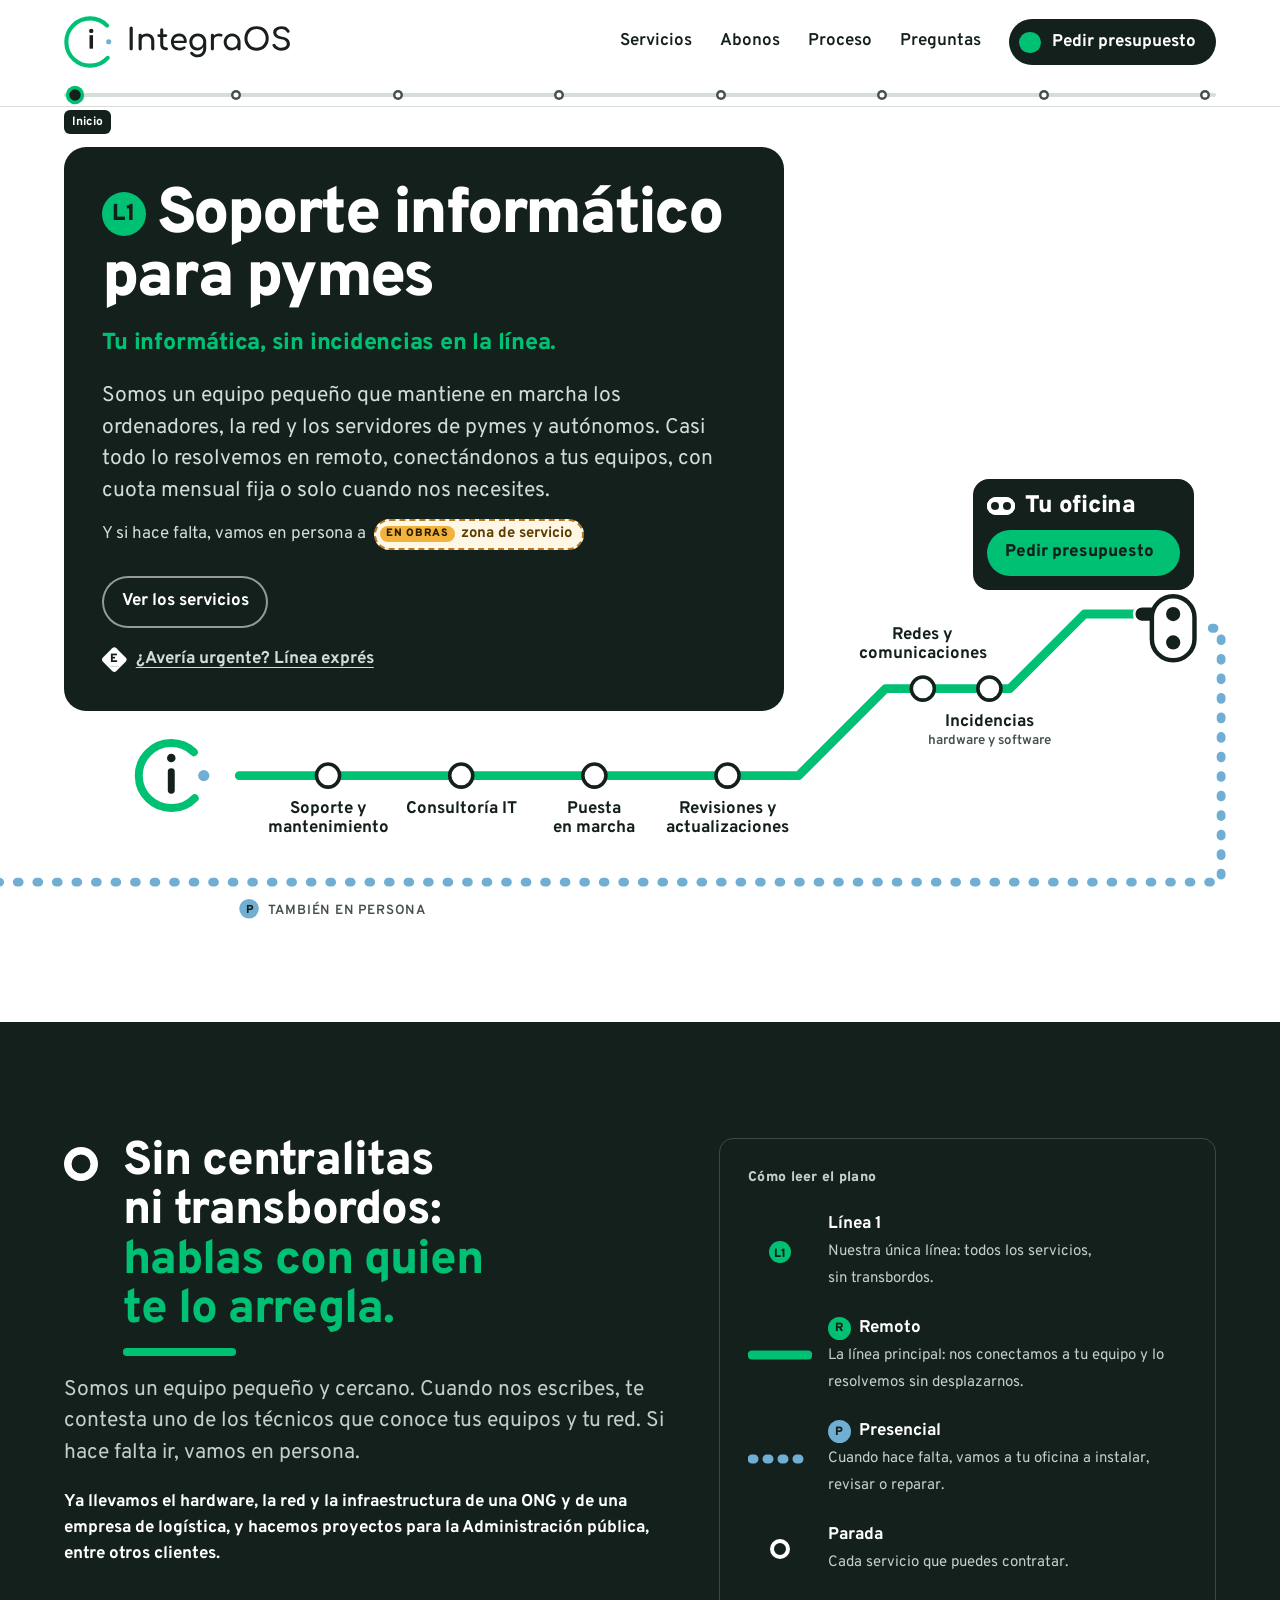
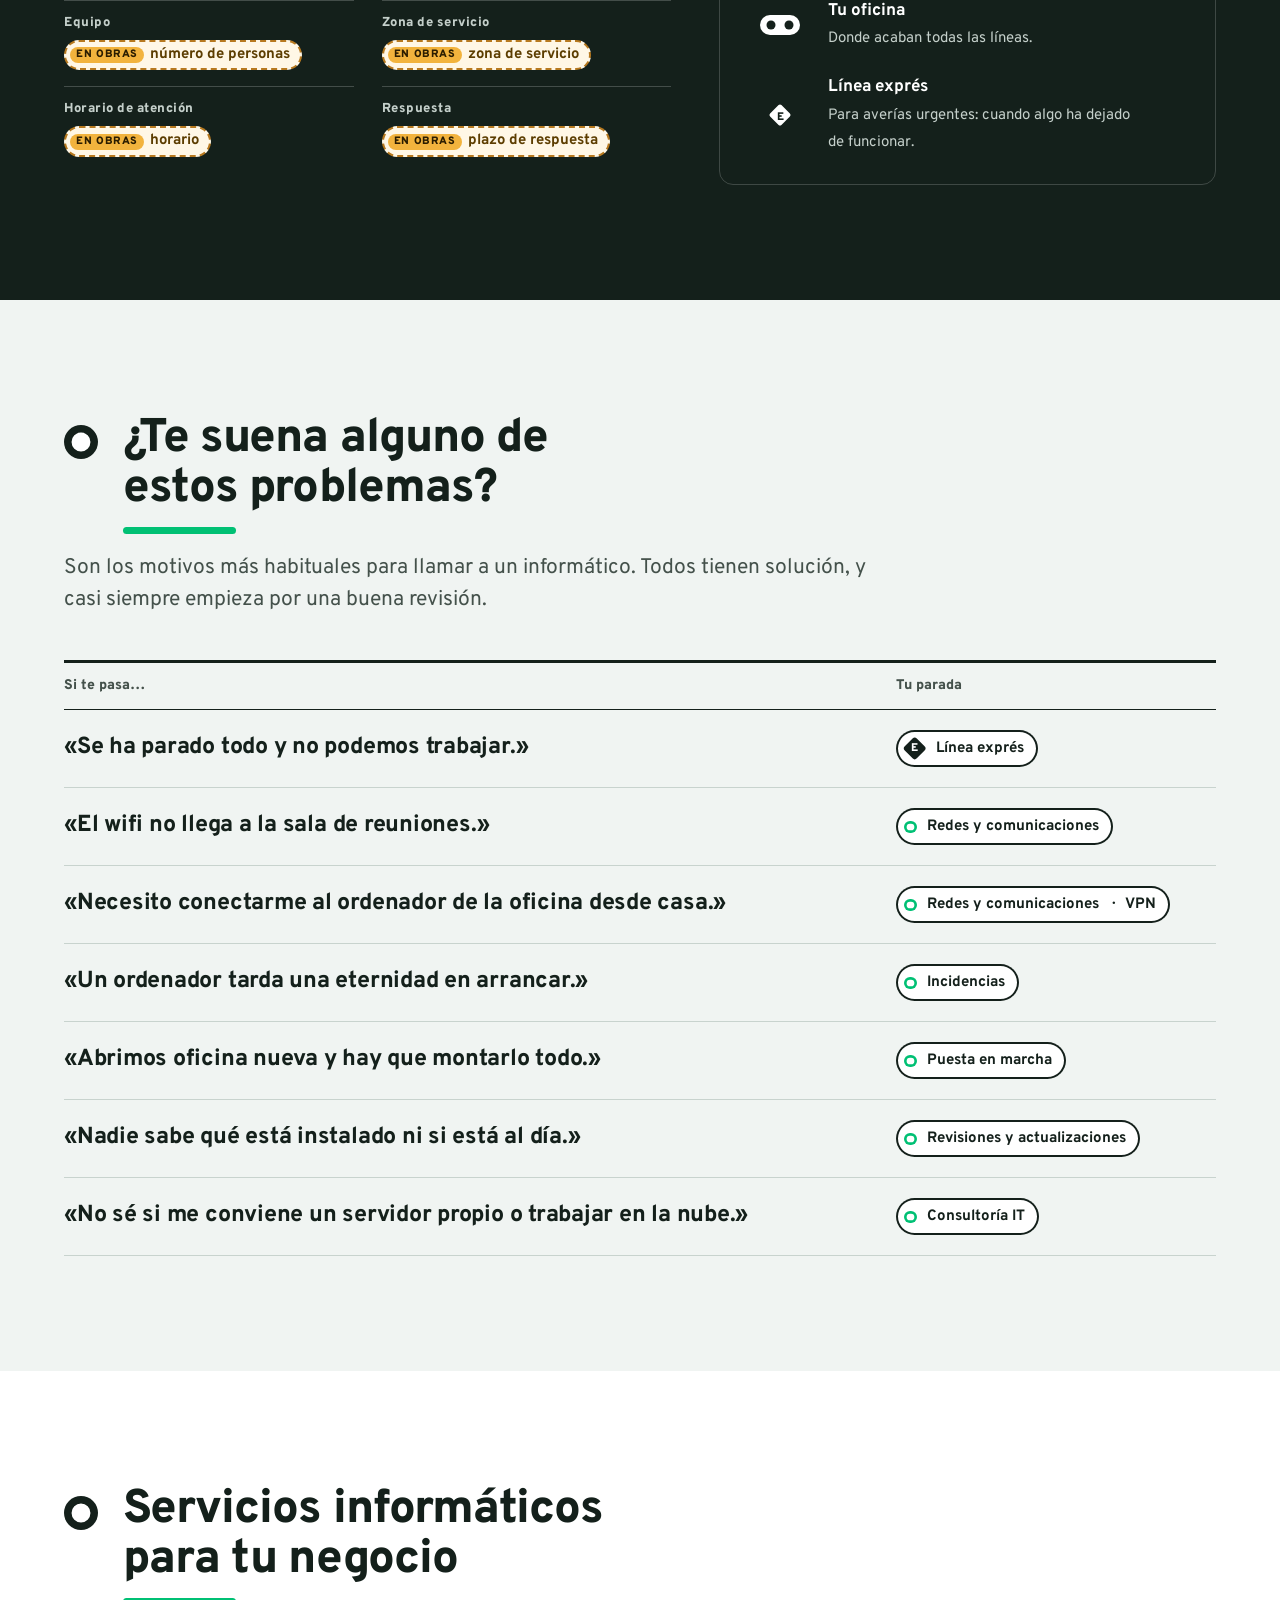
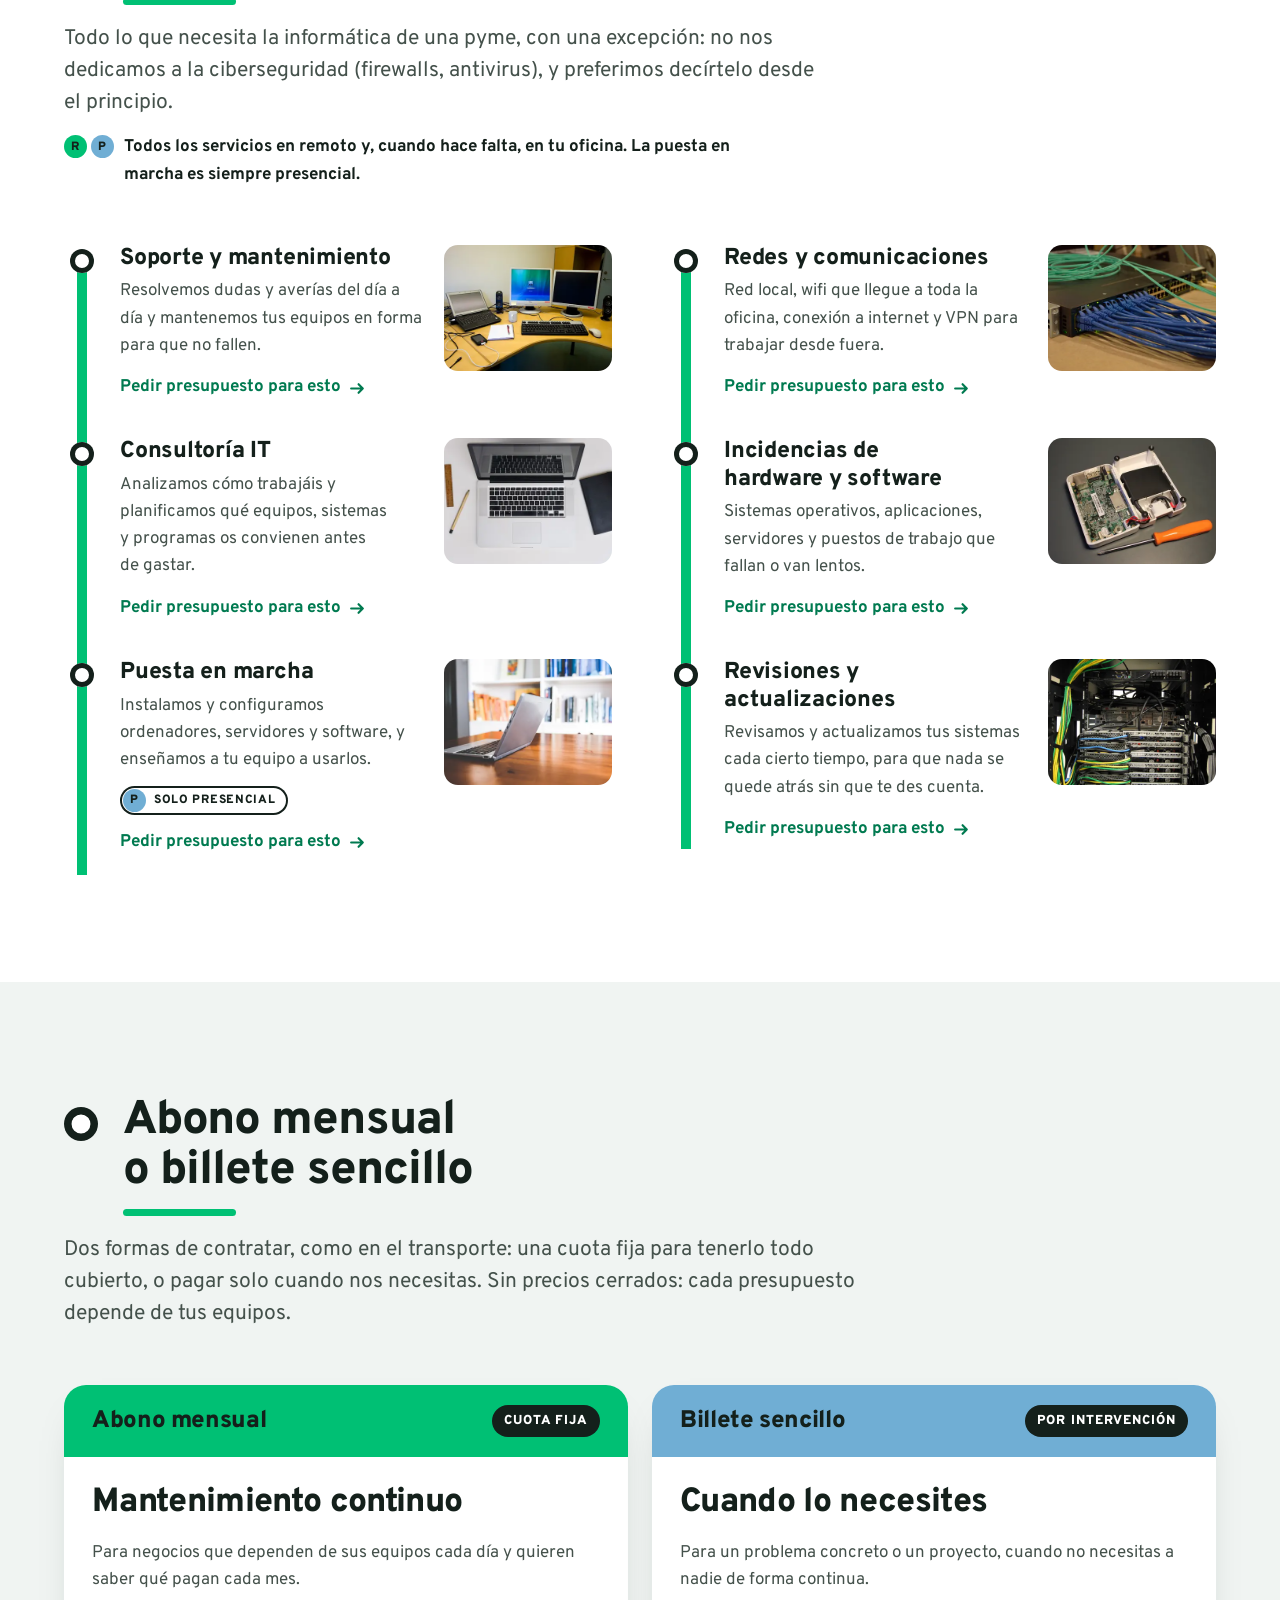
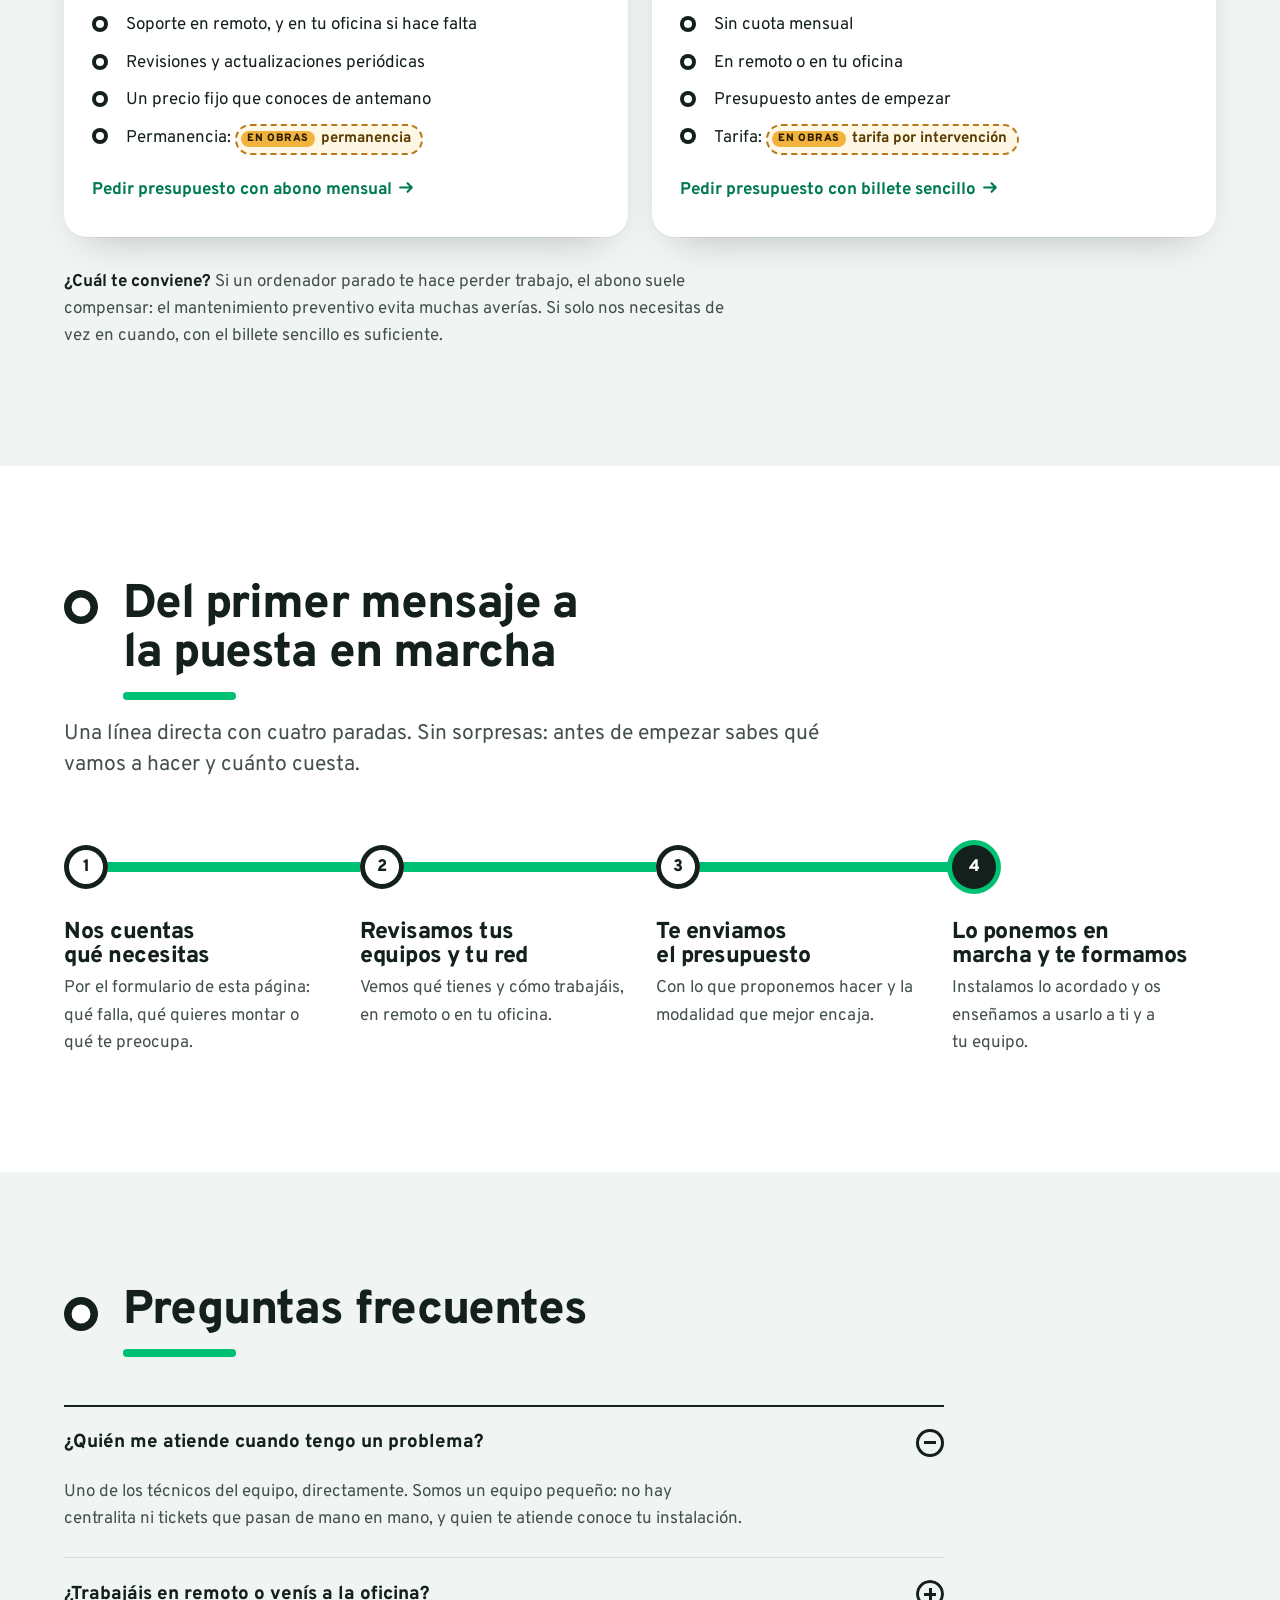
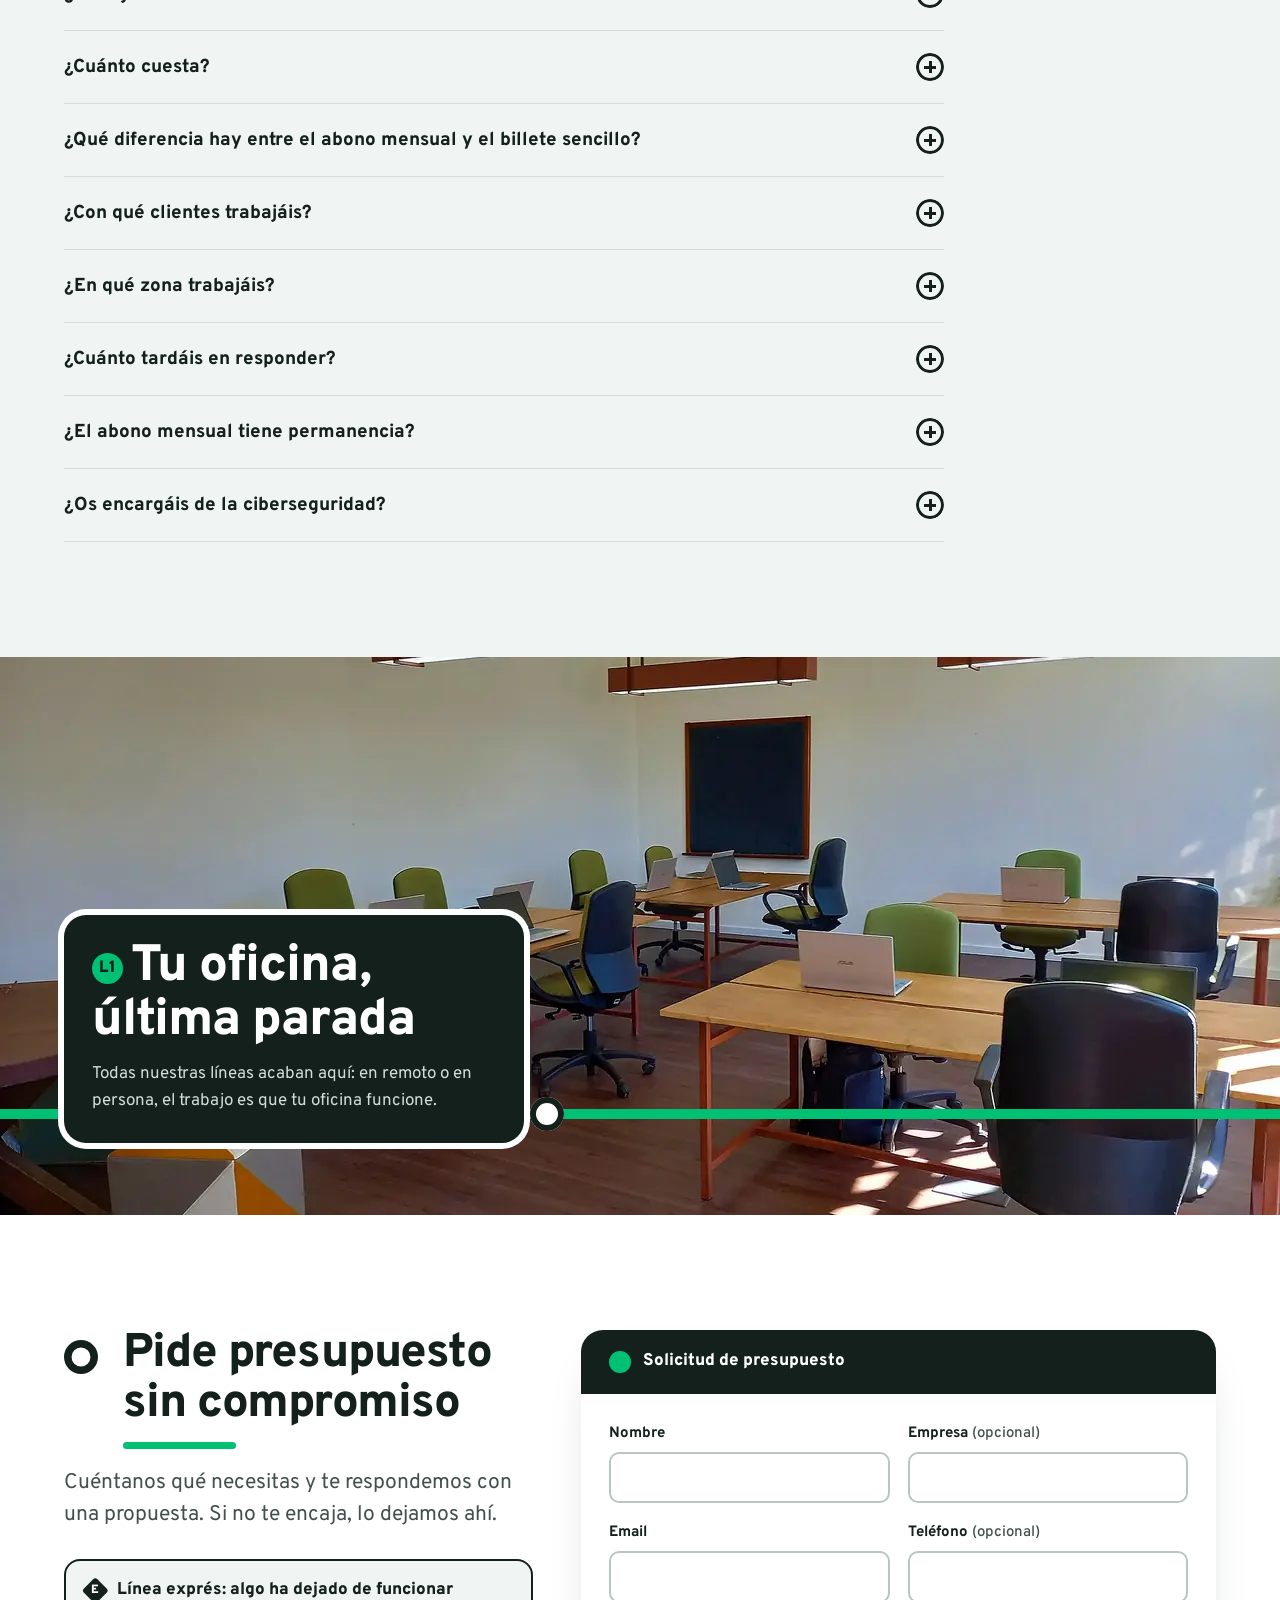
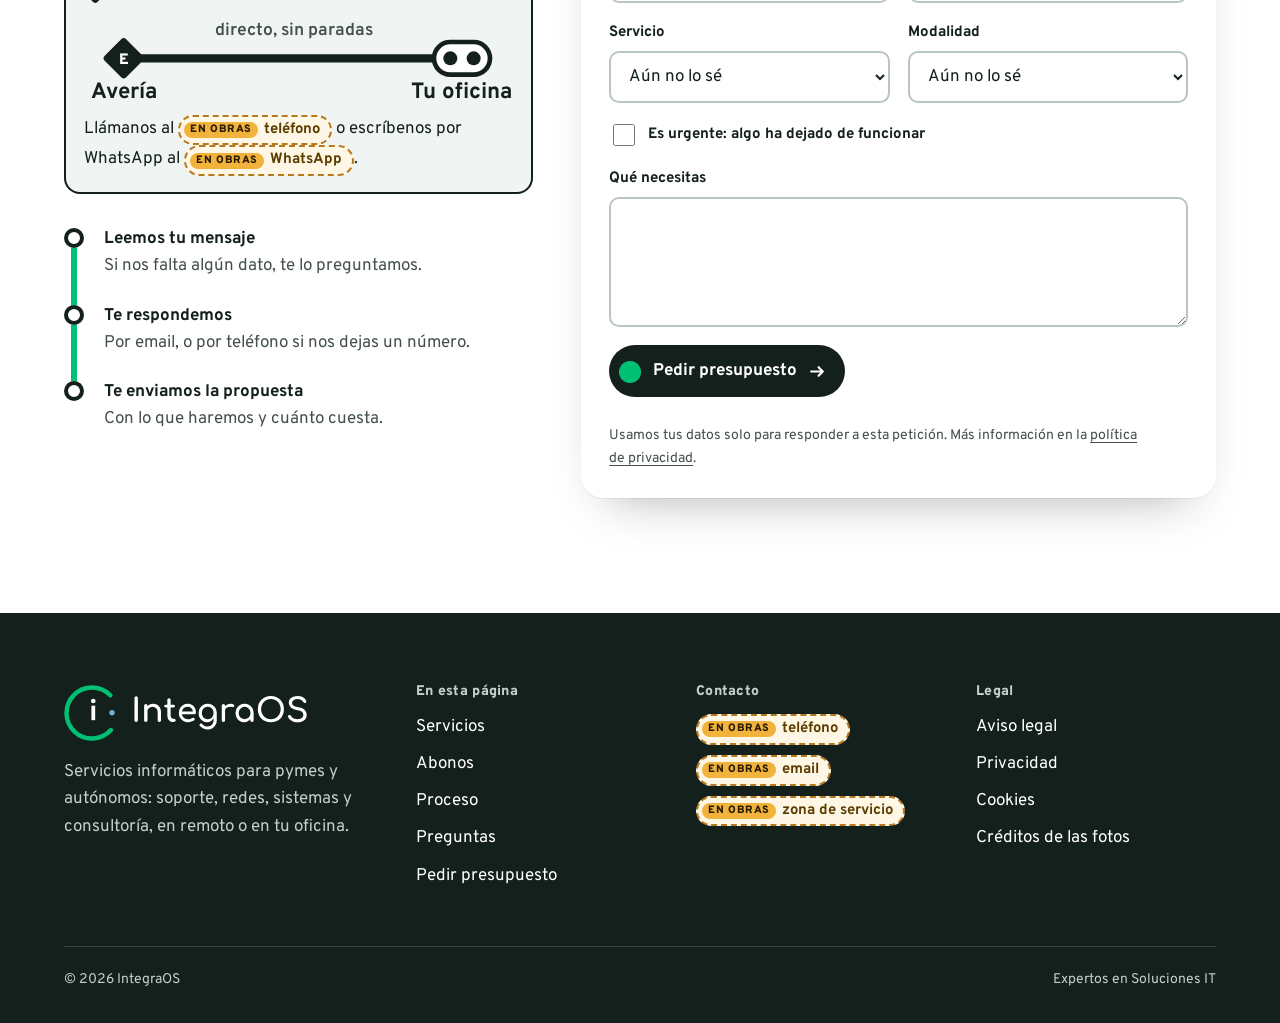
==== commit 4c32b113: "Miniplano de la línea exprés" ====
--- a/index.html
+++ b/index.html
@@ -318,6 +318,16 @@
         <p class="intro">Cuéntanos qué necesitas y te respondemos con una propuesta. Si no te encaja, lo dejamos ahí.</p>
         <div class="express" id="urgente">
           <p class="express__title"><span class="code code--express" aria-hidden="true"><span>E</span></span>Línea exprés: algo ha dejado de funcionar</p>
+          <svg class="express__map" viewBox="0 0 360 76" role="img" aria-label="Línea exprés: de la avería a tu oficina, directo y sin paradas intermedias">
+            <text class="m-label m-label--small" x="180" y="18" text-anchor="middle">directo, sin paradas</text>
+            <path d="M34 38 H300" stroke="#14201b" stroke-width="7" stroke-linecap="round"/>
+            <rect x="21" y="25" width="26" height="26" rx="3" transform="rotate(45 34 38)" fill="#14201b"/>
+            <text x="34" y="43" text-anchor="middle" font-family="Overpass, sans-serif" font-weight="850" font-size="13" fill="#fff">E</text>
+            <rect class="m-hub" x="300" y="24" width="48" height="28" rx="14"/>
+            <circle cx="314" cy="38" r="6" fill="#14201b"/><circle cx="334" cy="38" r="6" fill="#14201b"/>
+            <text class="m-label" x="34" y="72" text-anchor="middle">Avería</text>
+            <text class="m-label" x="324" y="72" text-anchor="middle">Tu oficina</text>
+          </svg>
           <p>Llámanos al <span class="tbd"><span class="tbd__code">EN OBRAS</span>teléfono</span> o escríbenos por WhatsApp al <span class="tbd"><span class="tbd__code">EN OBRAS</span>WhatsApp</span>.</p>
         </div>
         <ol class="next" aria-label="Qué pasa después">
--- a/assets/css/site.css
+++ b/assets/css/site.css
@@ -423,6 +423,8 @@
 
 /* express line: the fast path for a breakdown */
 .express { margin-top: 28px; padding: 18px 20px; border-radius: 16px; background: var(--surface); box-shadow: inset 0 0 0 2px var(--ink); }
+.express__map { display: block; width: 100%; max-width: 420px; height: auto; margin: 10px 0 12px; overflow: visible; }
+.express__map .m-hub { stroke-width: 4; }
 .express__title { display: flex; align-items: center; gap: 10px; font-weight: 800; margin-bottom: 6px; }
 /* the express line: a transit-map diamond in ink; red stays for errors */
 .code--express { width: 1.55em; min-width: 0; height: 1.55em; margin: 0 .2em; padding: 0; border-radius: 3px; background: var(--ink); color: var(--paper); transform: rotate(45deg); }
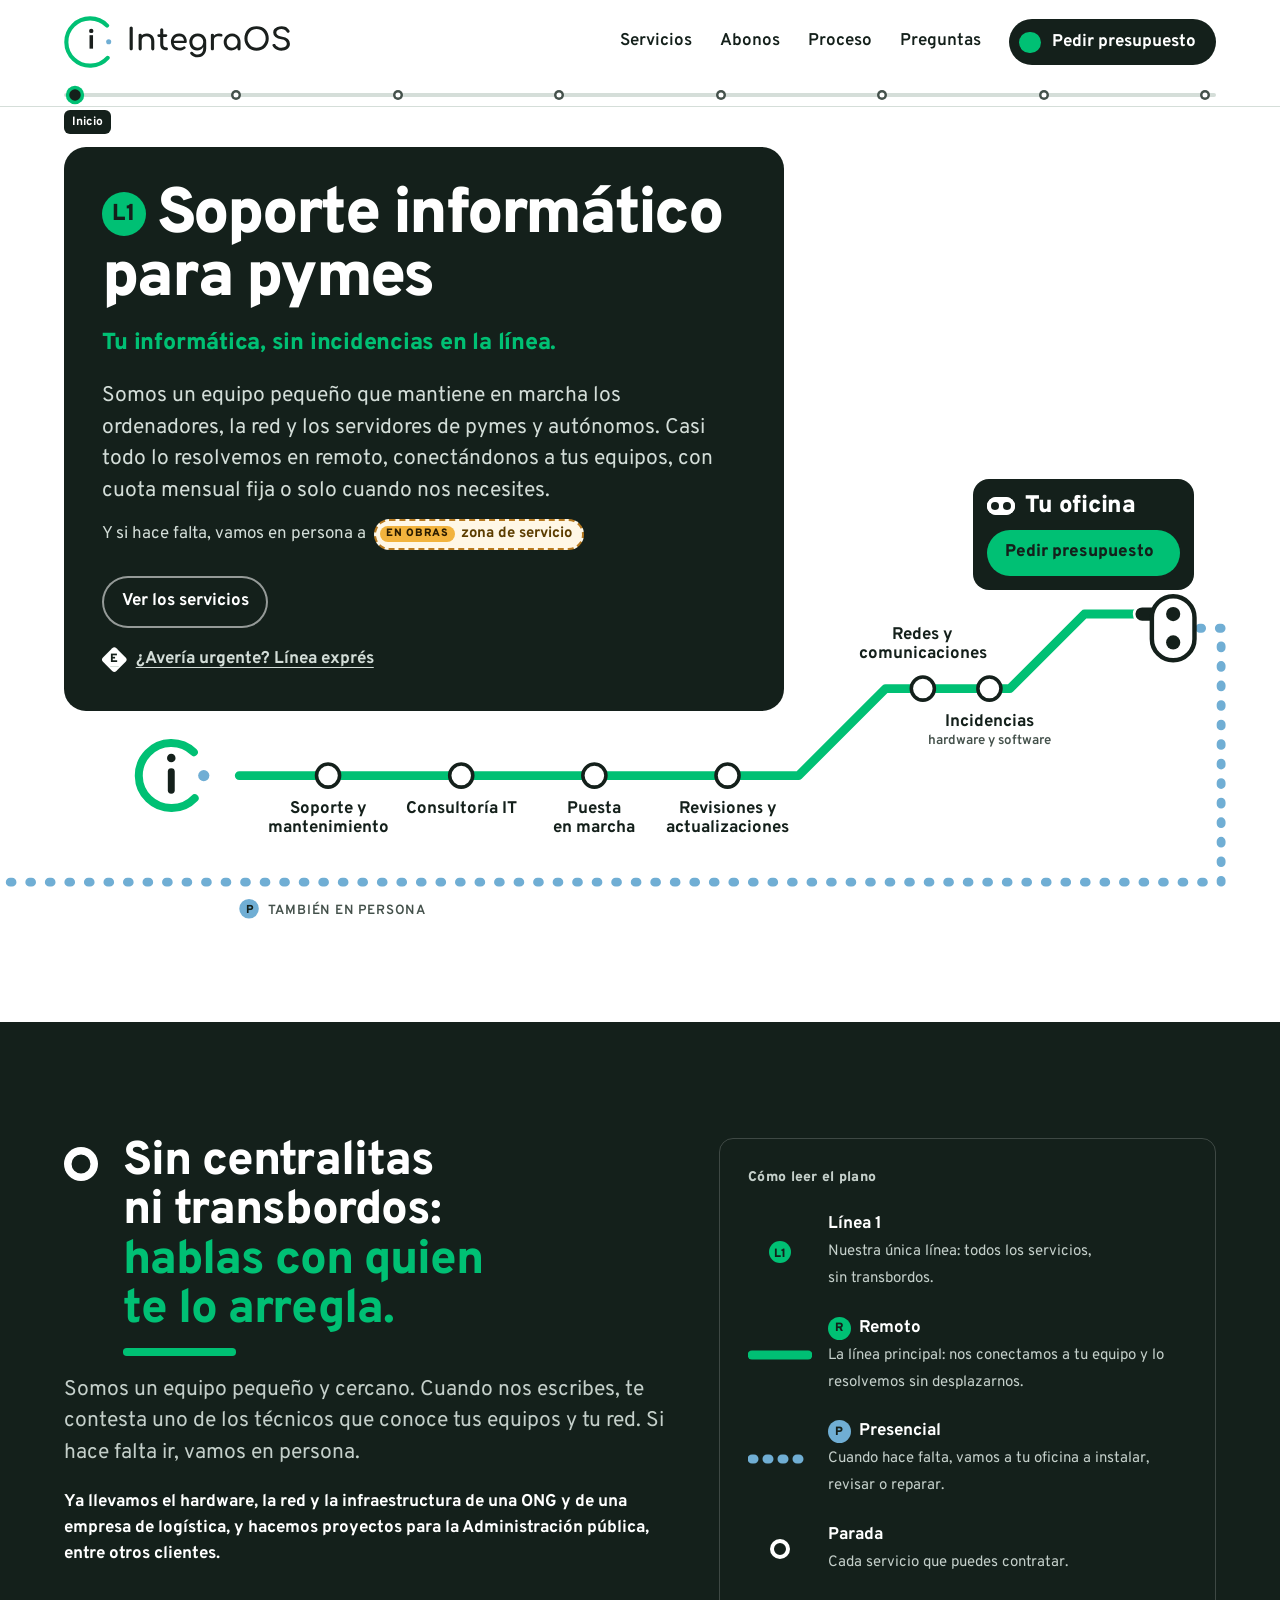
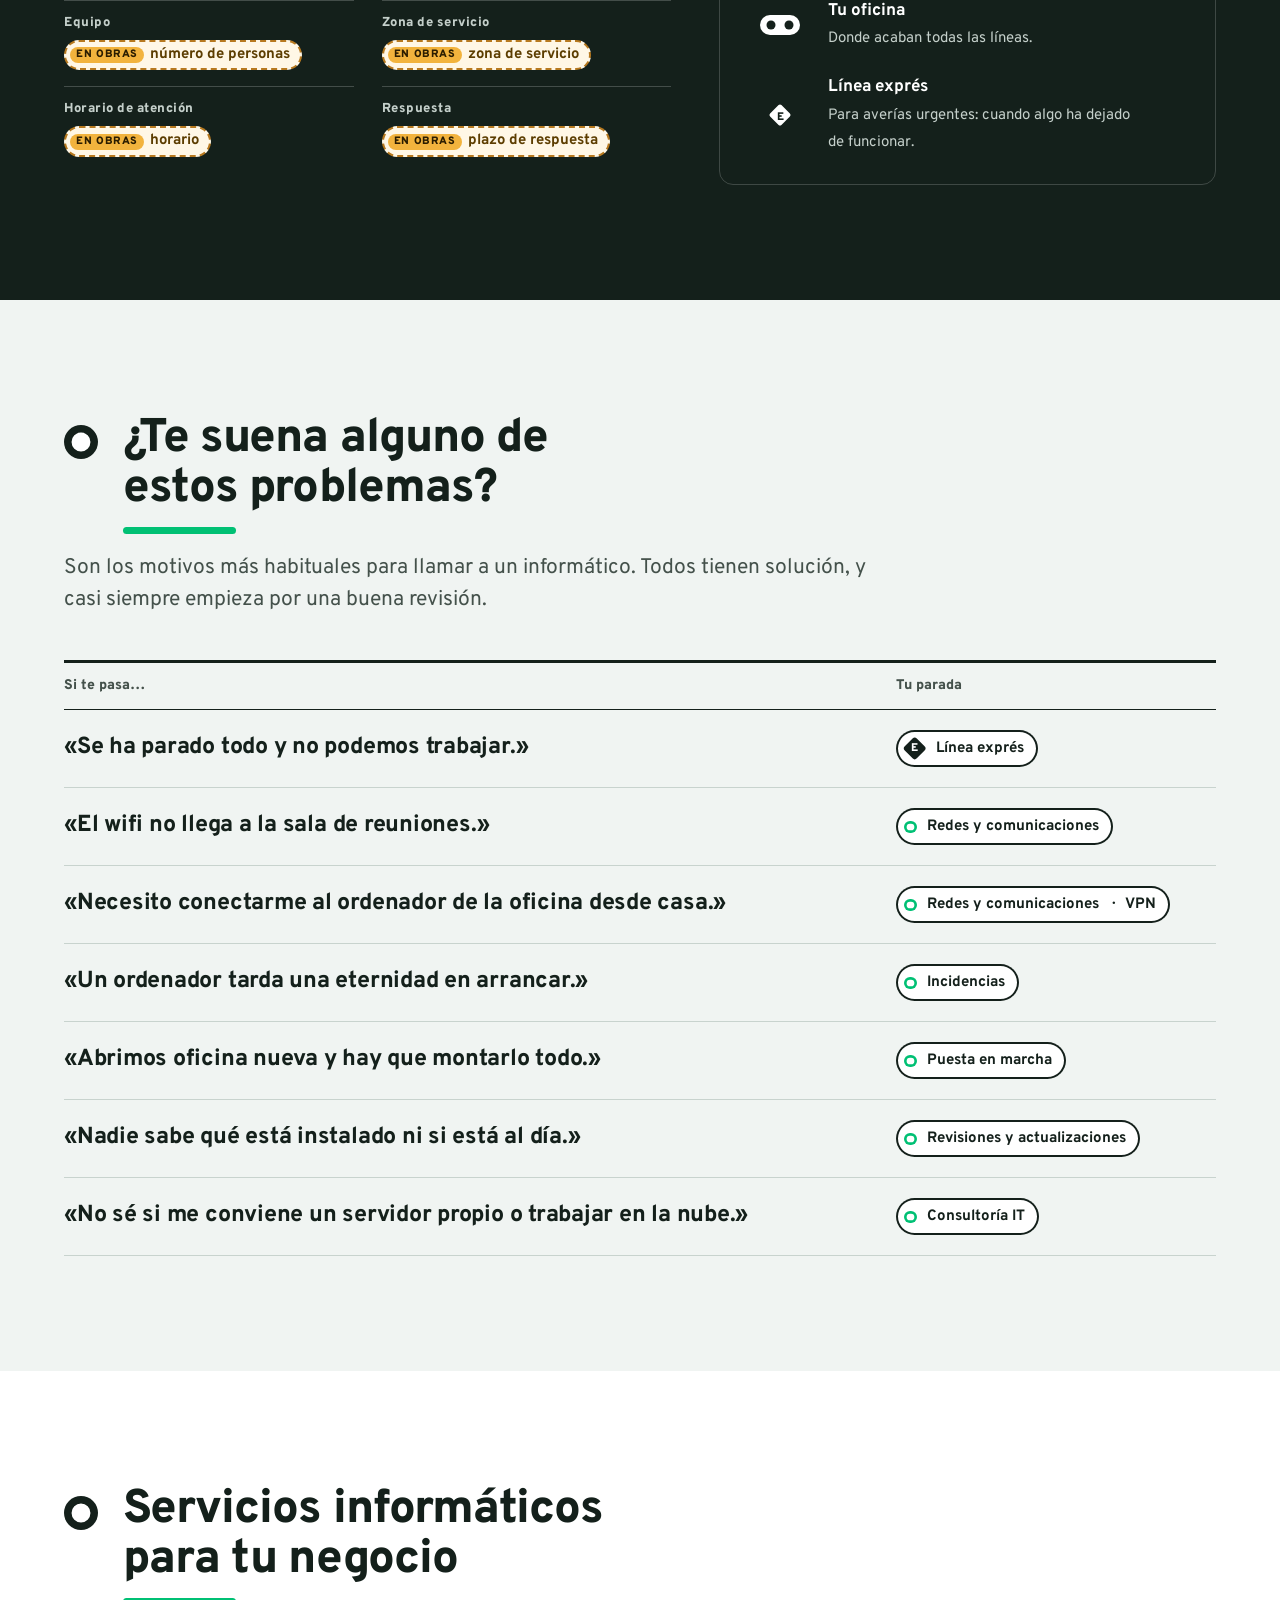
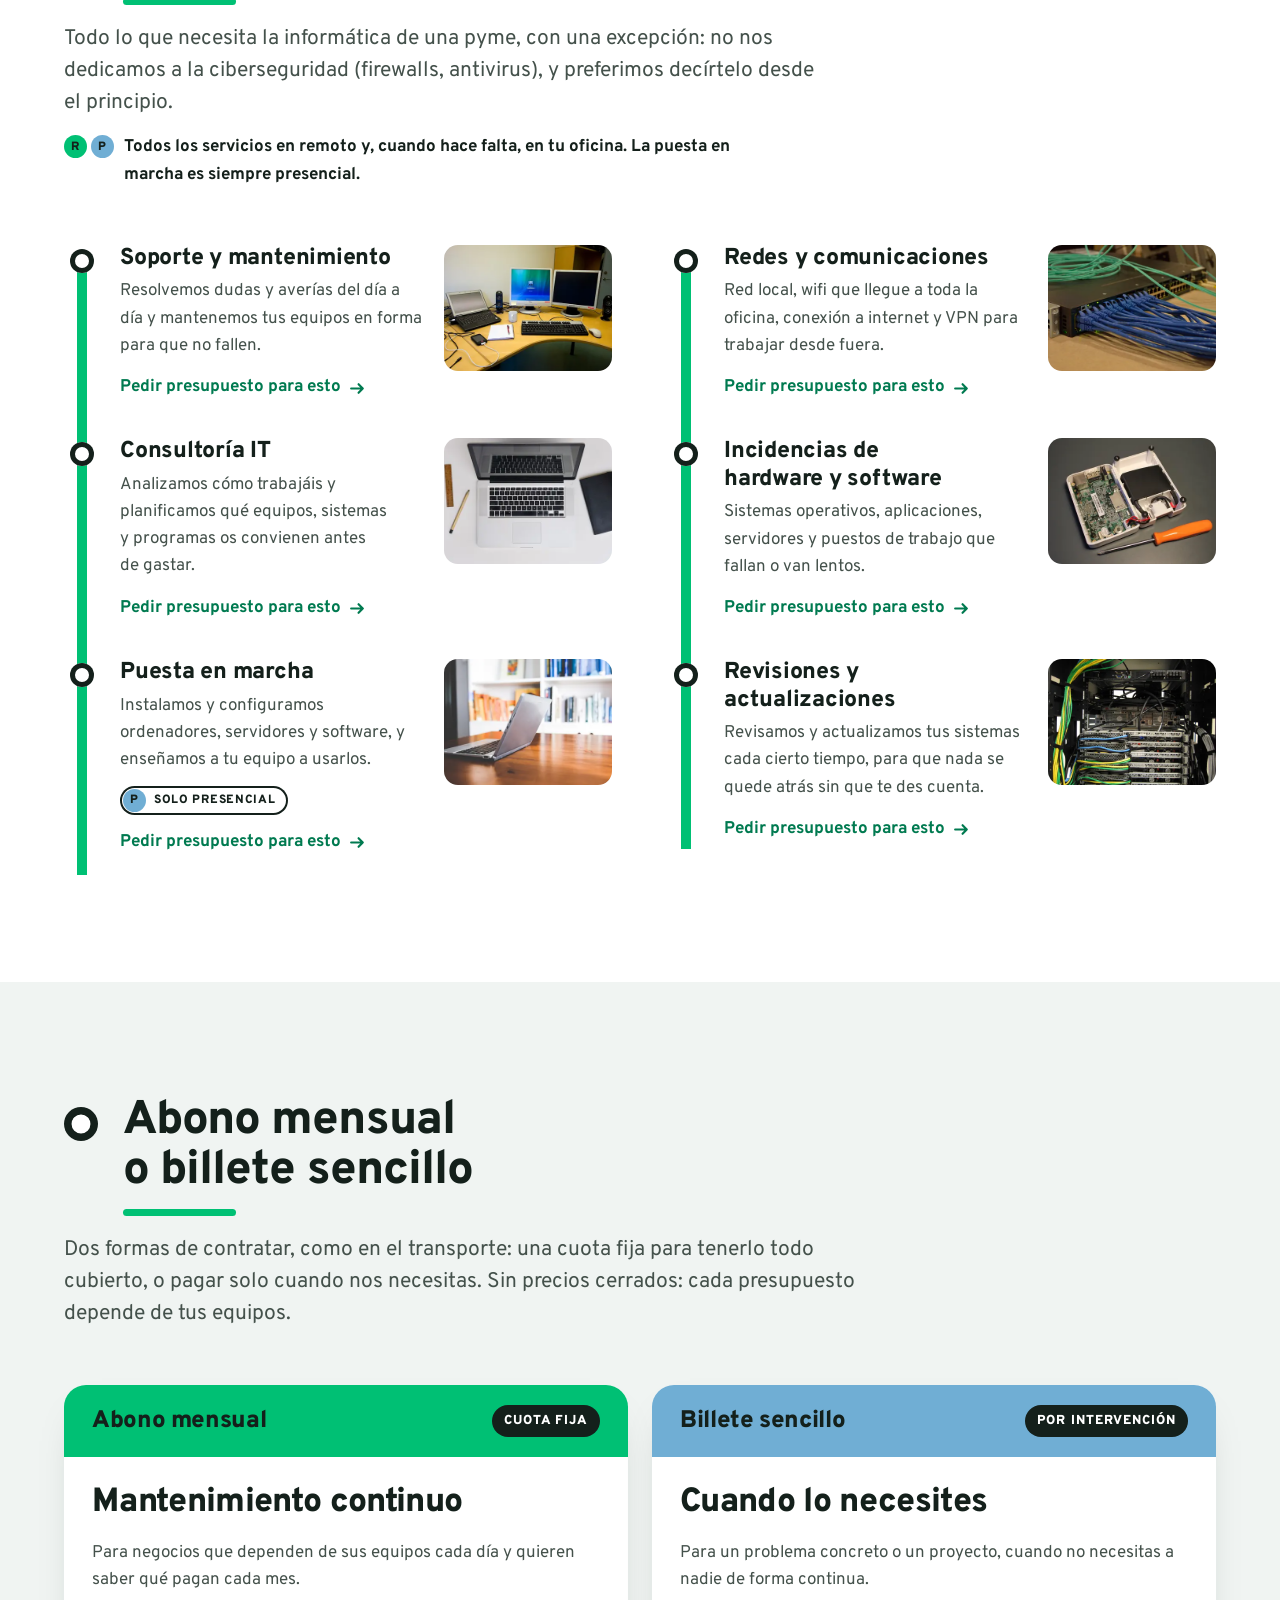
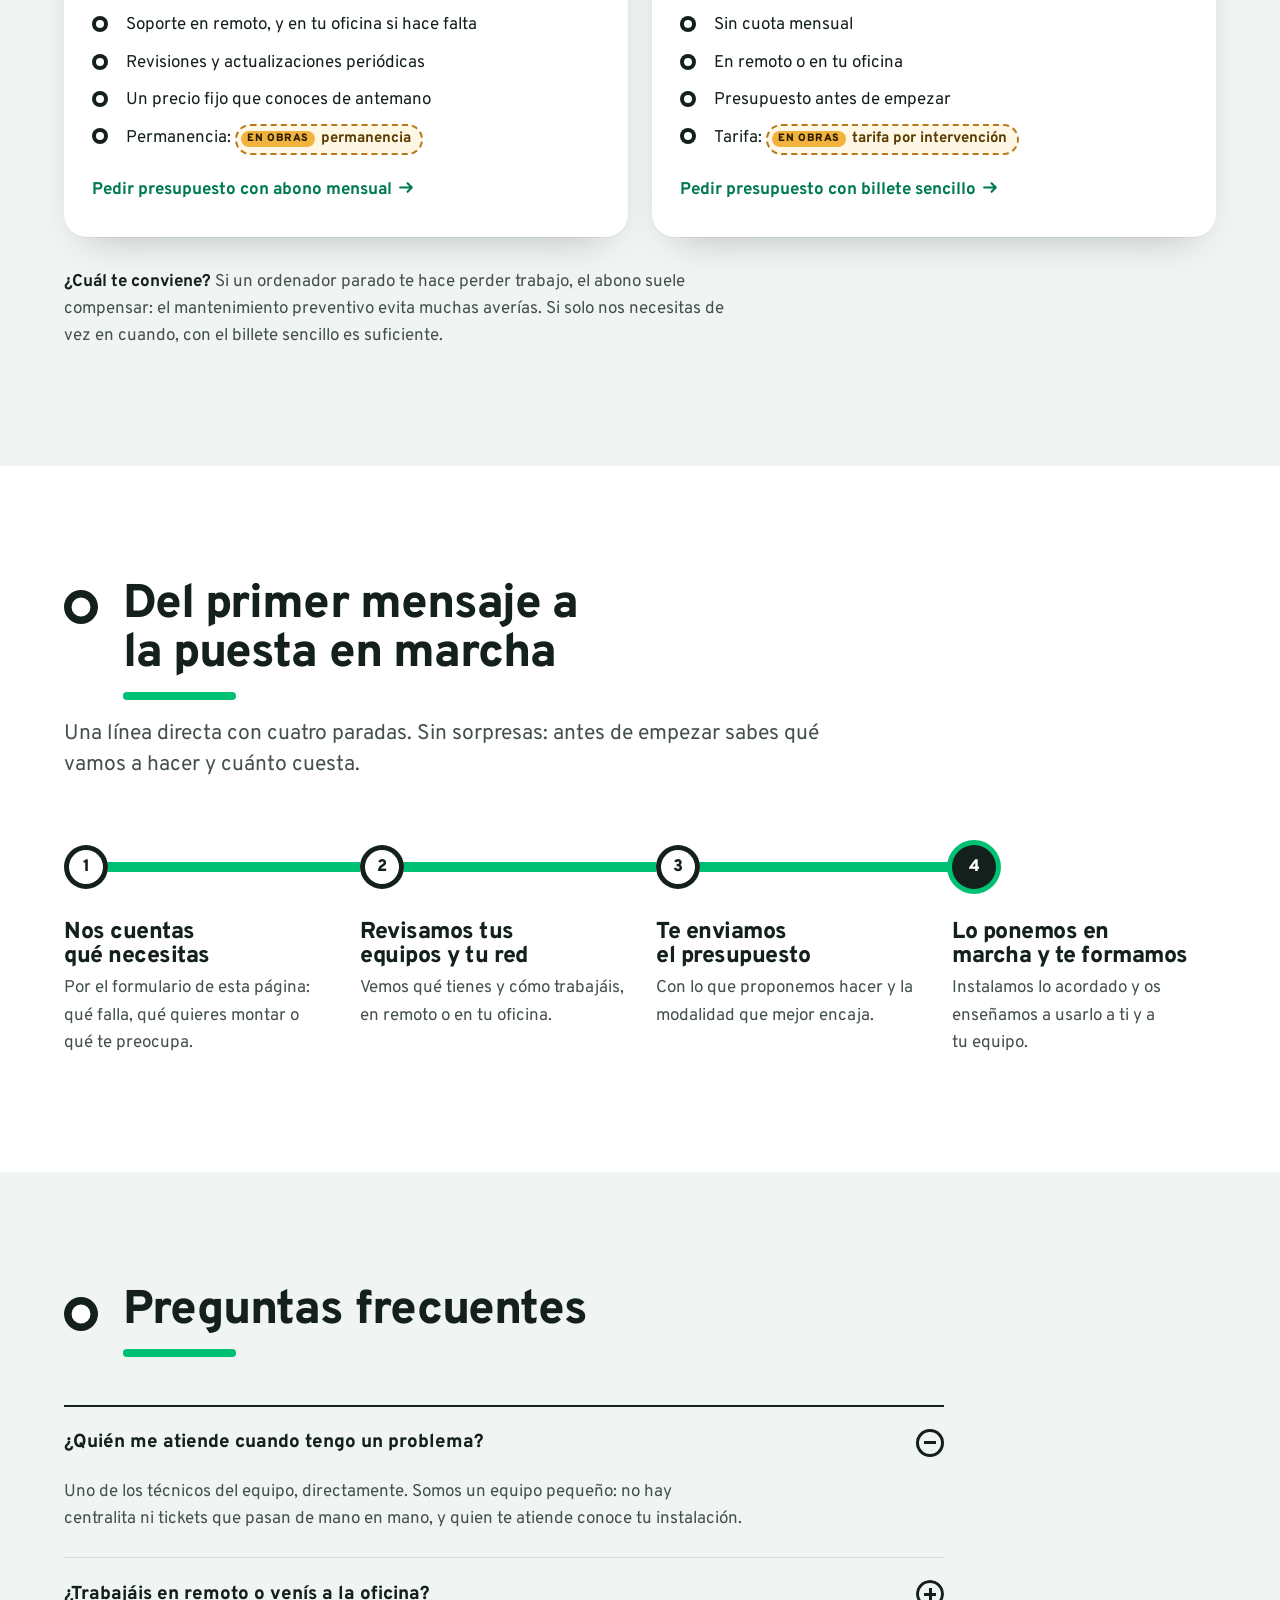
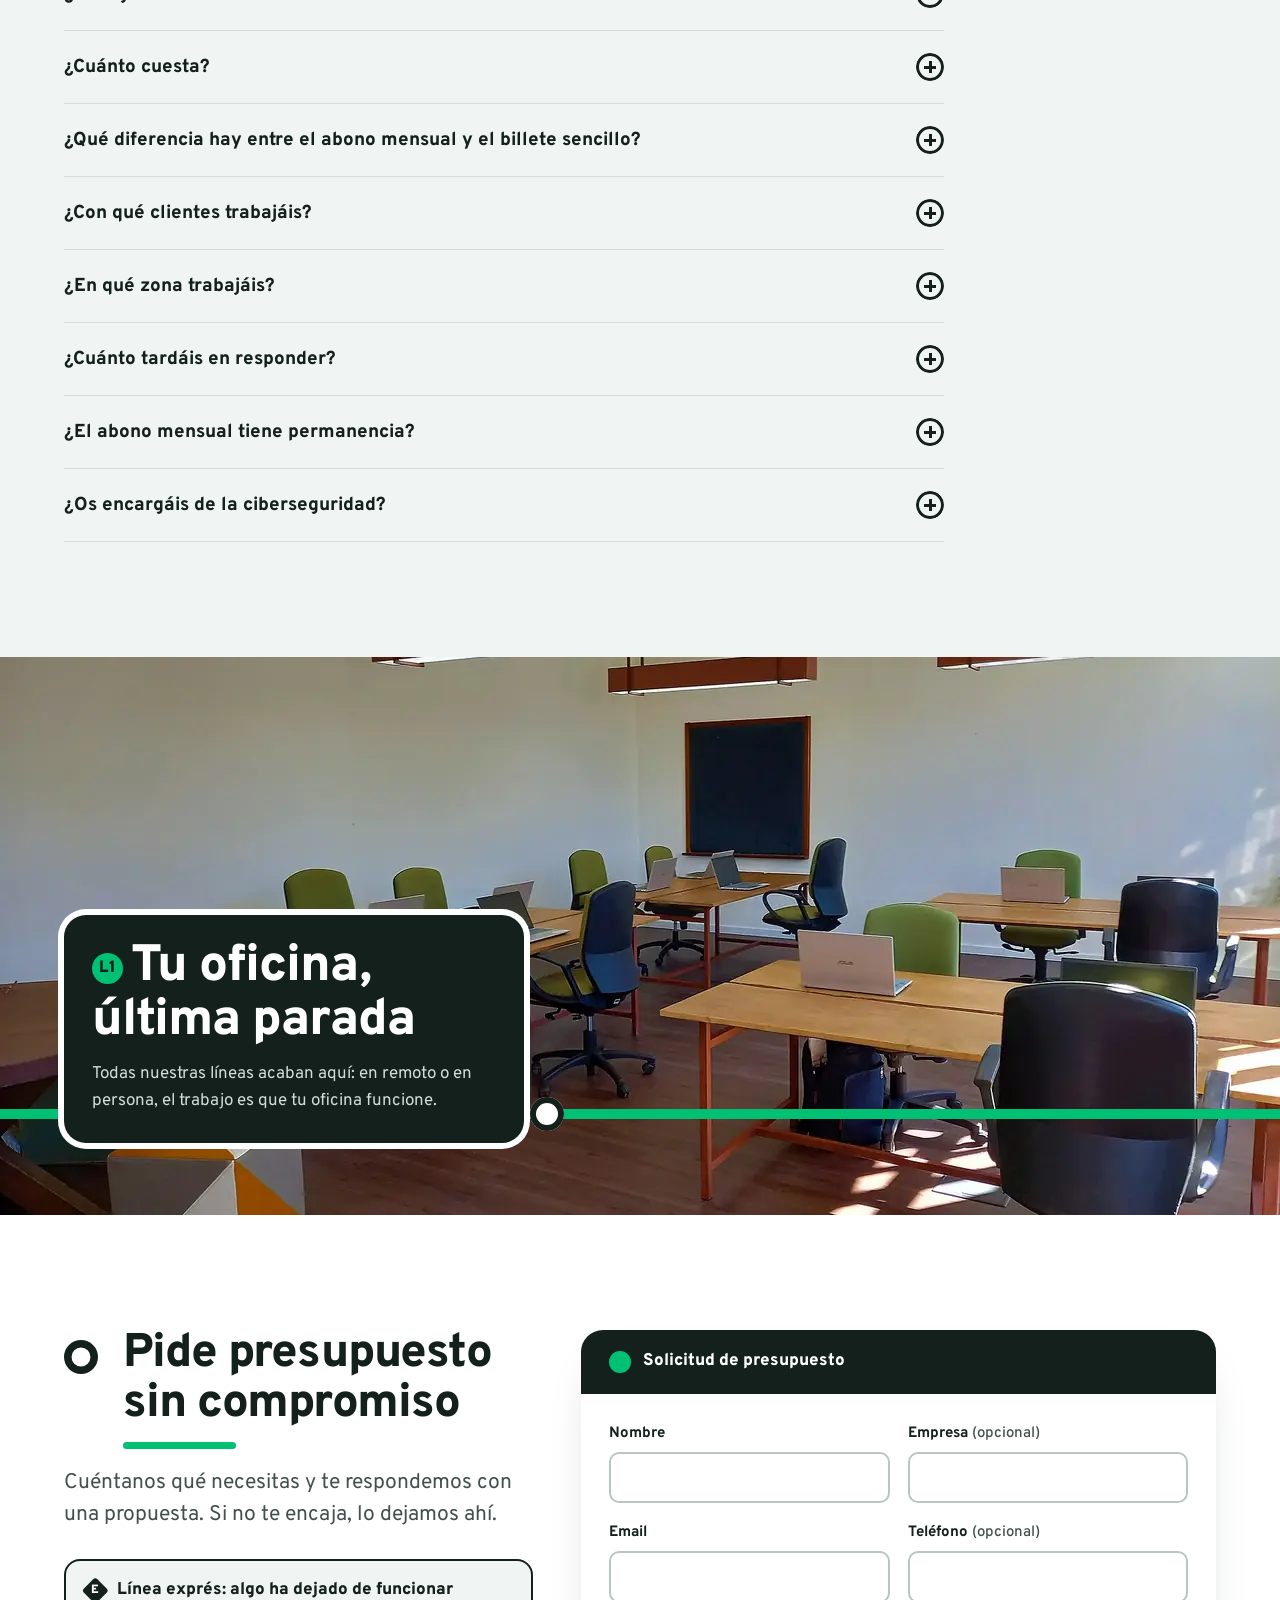
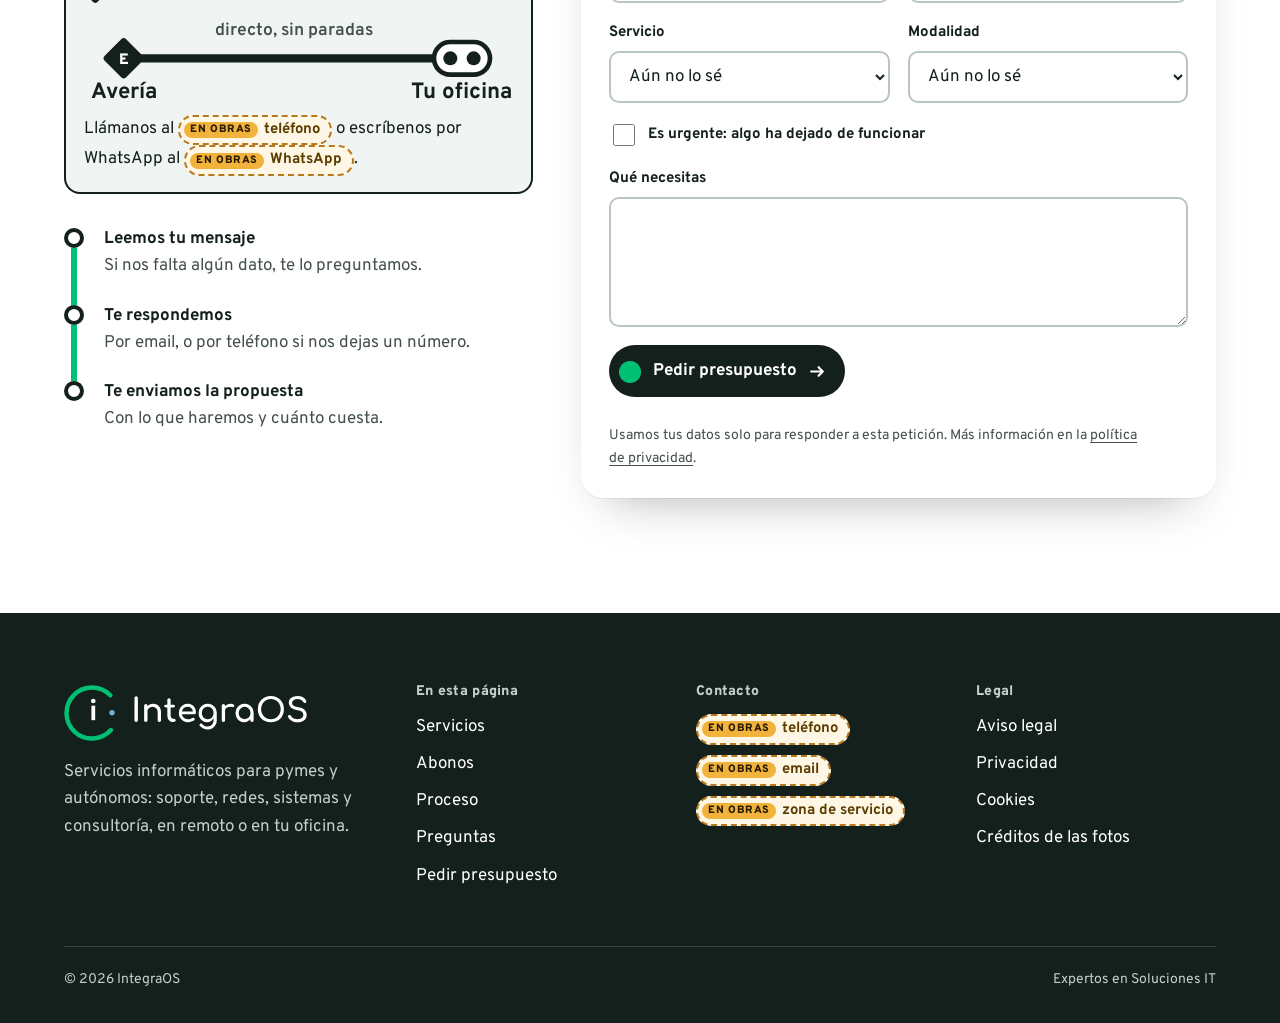
==== commit 57613417: "Plano limitado a 1600 px en pantallas panorámicas" ====
--- a/index.html
+++ b/index.html
@@ -96,10 +96,11 @@
 
     <!-- Plano horizontal (desde 761px): las líneas llegan a los bordes de la pantalla -->
     <figure class="map map--h">
+      <div class="map__stage">
       <svg viewBox="0 0 1240 610" role="img" aria-labelledby="map-h-t">
         <title id="map-h-t">Plano de los servicios de IntegraOS como una línea de metro: soporte y mantenimiento, consultoría IT, puesta en marcha, revisiones y actualizaciones, redes y comunicaciones e incidencias, todas con destino a tu oficina, en remoto y, si hace falta, en persona.</title>
         <g transform="translate(120 0) scale(.86)">
-        <path class="m-line m-blue" d="M-560 560 H1236 V274 H1206"/>
+        <path class="m-line m-blue" d="M-4000 560 H1236 V274 H1206"/>
         <circle cx="141" cy="590" r="11" fill="#70AED4"/><text class="m-code" x="141" y="595" text-anchor="middle">P</text><text class="m-label m-label--small m-blue-ink" x="162" y="596">TAMBIÉN EN PERSONA</text>
         <path class="m-line m-green" d="M130 440 H760 L858 342 H998 L1082 258 H1158"/>
         <g transform="translate(5.4 392) scale(3)" aria-hidden="true">
@@ -120,6 +121,7 @@
         </g>
       </svg>
       <a class="dest dest--h" href="#presupuesto"><span class="dest__name"><span class="bullet bullet--hub" aria-hidden="true"></span>Tu oficina</span><span class="dest__go">Pedir presupuesto<svg class="arrow" viewBox="0 0 16 16" aria-hidden="true"><path d="M2 8h11M9 4l4 4-4 4" fill="none" stroke="currentColor" stroke-width="2" stroke-linecap="round" stroke-linejoin="round"/></svg></span></a>
+      </div>
     </figure>
 
     <!-- Plano vertical (móvil) -->
@@ -301,7 +303,7 @@
   </section>
 
   <section class="arrival" aria-labelledby="arrival-h">
-    <img class="arrival__img" src="assets/img/oficina-1280.webp" srcset="assets/img/oficina-640.webp 640w, assets/img/oficina-1280.webp 1280w, assets/img/oficina-1920.webp 1920w" sizes="100vw" width="1920" height="1280" alt="Una oficina pequeña y luminosa con mesas de madera y sillas verdes">
+    <img class="arrival__img" src="assets/img/oficina-1280.webp" srcset="assets/img/oficina-640.webp 640w, assets/img/oficina-1280.webp 1280w, assets/img/oficina-1920.webp 1920w, assets/img/oficina-2560.webp 2560w" sizes="100vw" width="1920" height="1280" alt="Una oficina pequeña y luminosa con mesas de madera y sillas verdes">
     <div class="arrival__line" aria-hidden="true"></div>
     <div class="wrap arrival__wrap">
       <div class="arrival__plate">
--- a/assets/css/site.css
+++ b/assets/css/site.css
@@ -152,17 +152,19 @@
 .sep { margin-inline: .2em; }
 .map { position: relative; margin: 20px 0 0; }
 .map--h { width: 100vw; margin-left: calc(50% - 50vw); }
-.map > svg, .map > .wrap > svg { width: 100%; height: auto; overflow: visible; }
+/* the drawing stops growing at 1600px (labels stay legible on wide screens); its lines still run to the screen's edges */
+.map__stage { position: relative; max-width: 1600px; margin-inline: auto; }
+.map > svg, .map > .wrap > svg, .map__stage > svg { width: 100%; height: auto; overflow: visible; }
 .map--v { display: none; }
 .map--v .wrap > svg { max-width: 260px; }
 .only-narrow { display: none; }
 @media (max-width: 760px) { .map--h { display: none; } .map--v { display: block; } .only-narrow { display: inline-flex; } }
 @media (min-width: 1280px) {   /* the sign overlays the map only where the low line clears it */
   /* the sign stays in the flow and the map slides up under it by the height of its empty top band:
-     the low line sits 0.305vw below the map's top, so it always lands 64px under the sign, whatever the sign's height */
+     the low line sits 0.305 x the stage width below the map's top, so it always lands 64px under the sign, whatever the sign's height */
   .hero { padding-top: 40px; padding-bottom: 8px; }
   .hero__over { position: relative; z-index: 2; }
-  .map--h { margin-top: calc(64px - 30.5vw); }
+  .map--h { margin-top: calc(64px - min(30.5vw, 488px)); }   /* 0.305 x the stage width, capped with it */
 }
 /* the destination sign: "Tu oficina" and its action, set beside the interchange */
 .dest { display: inline-grid; gap: 10px; padding: 14px; border-radius: 16px; background: var(--sign); color: var(--sign-ink); text-decoration: none;
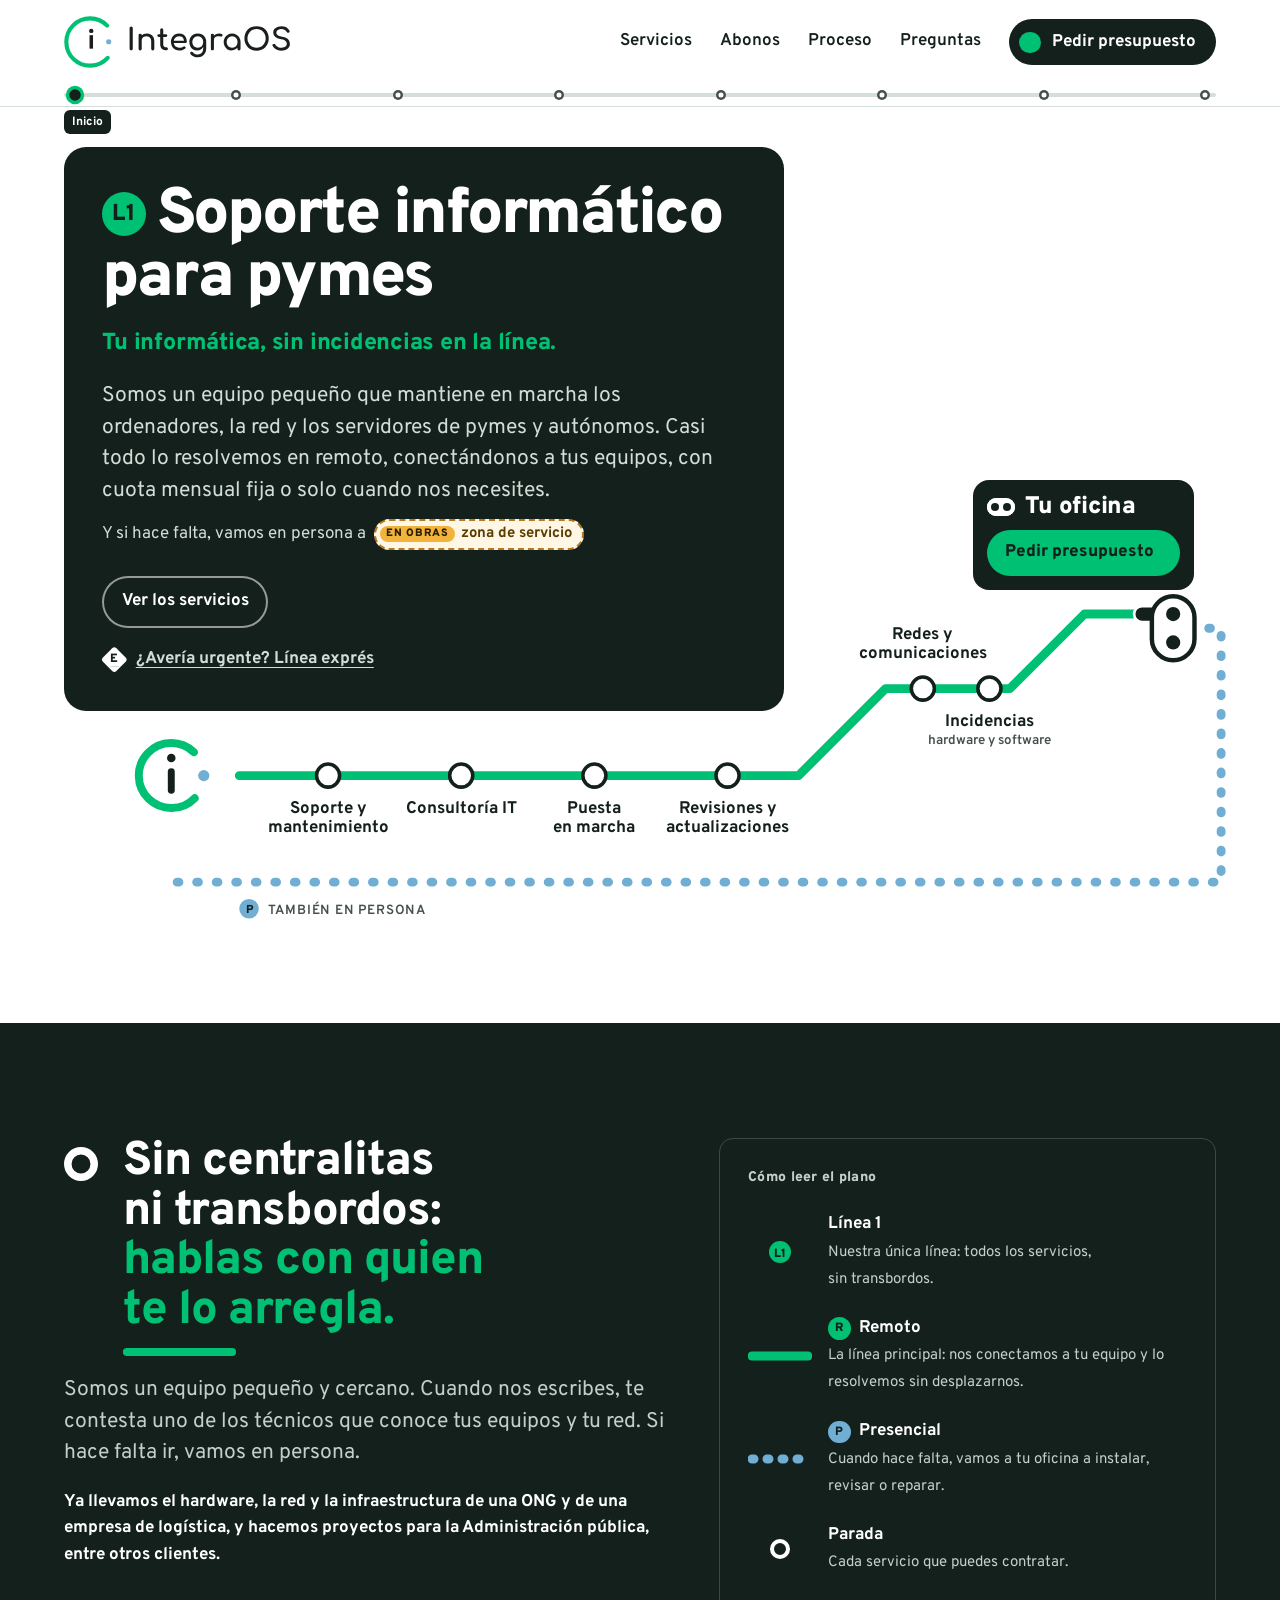
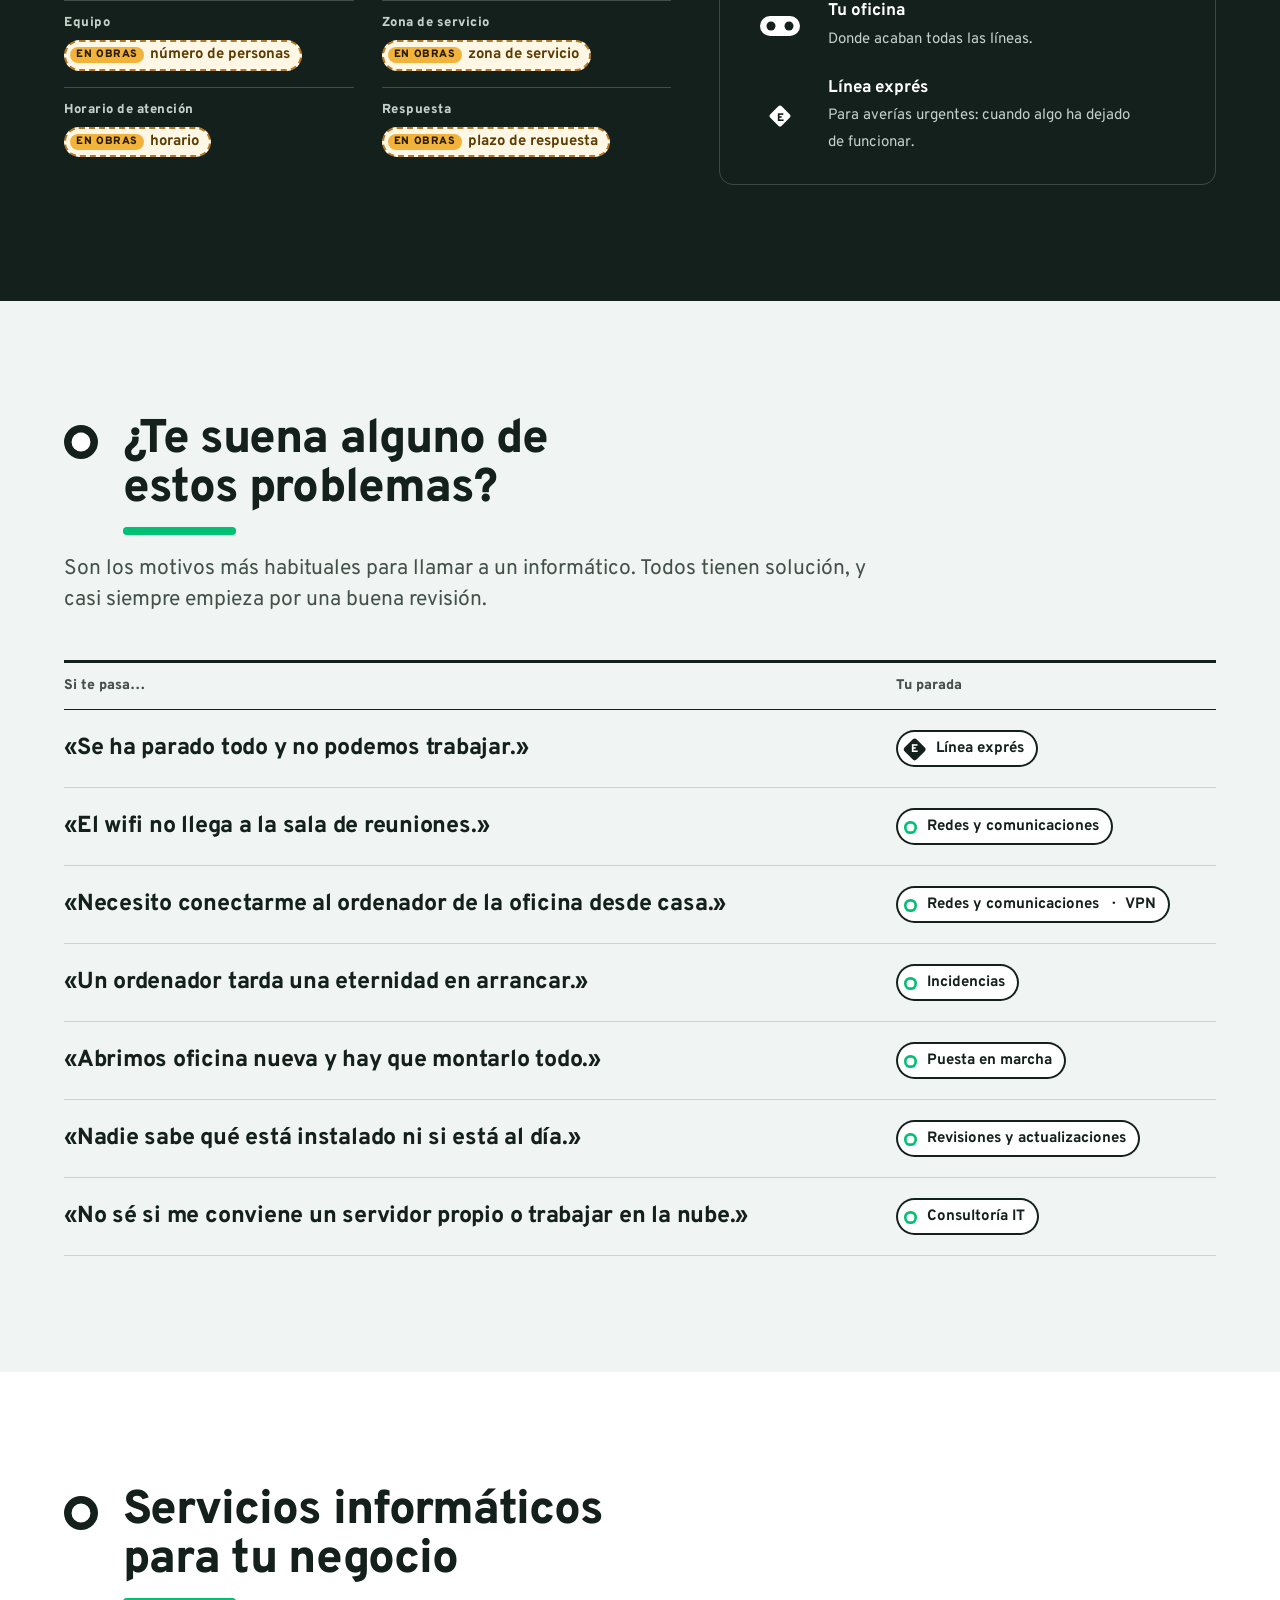
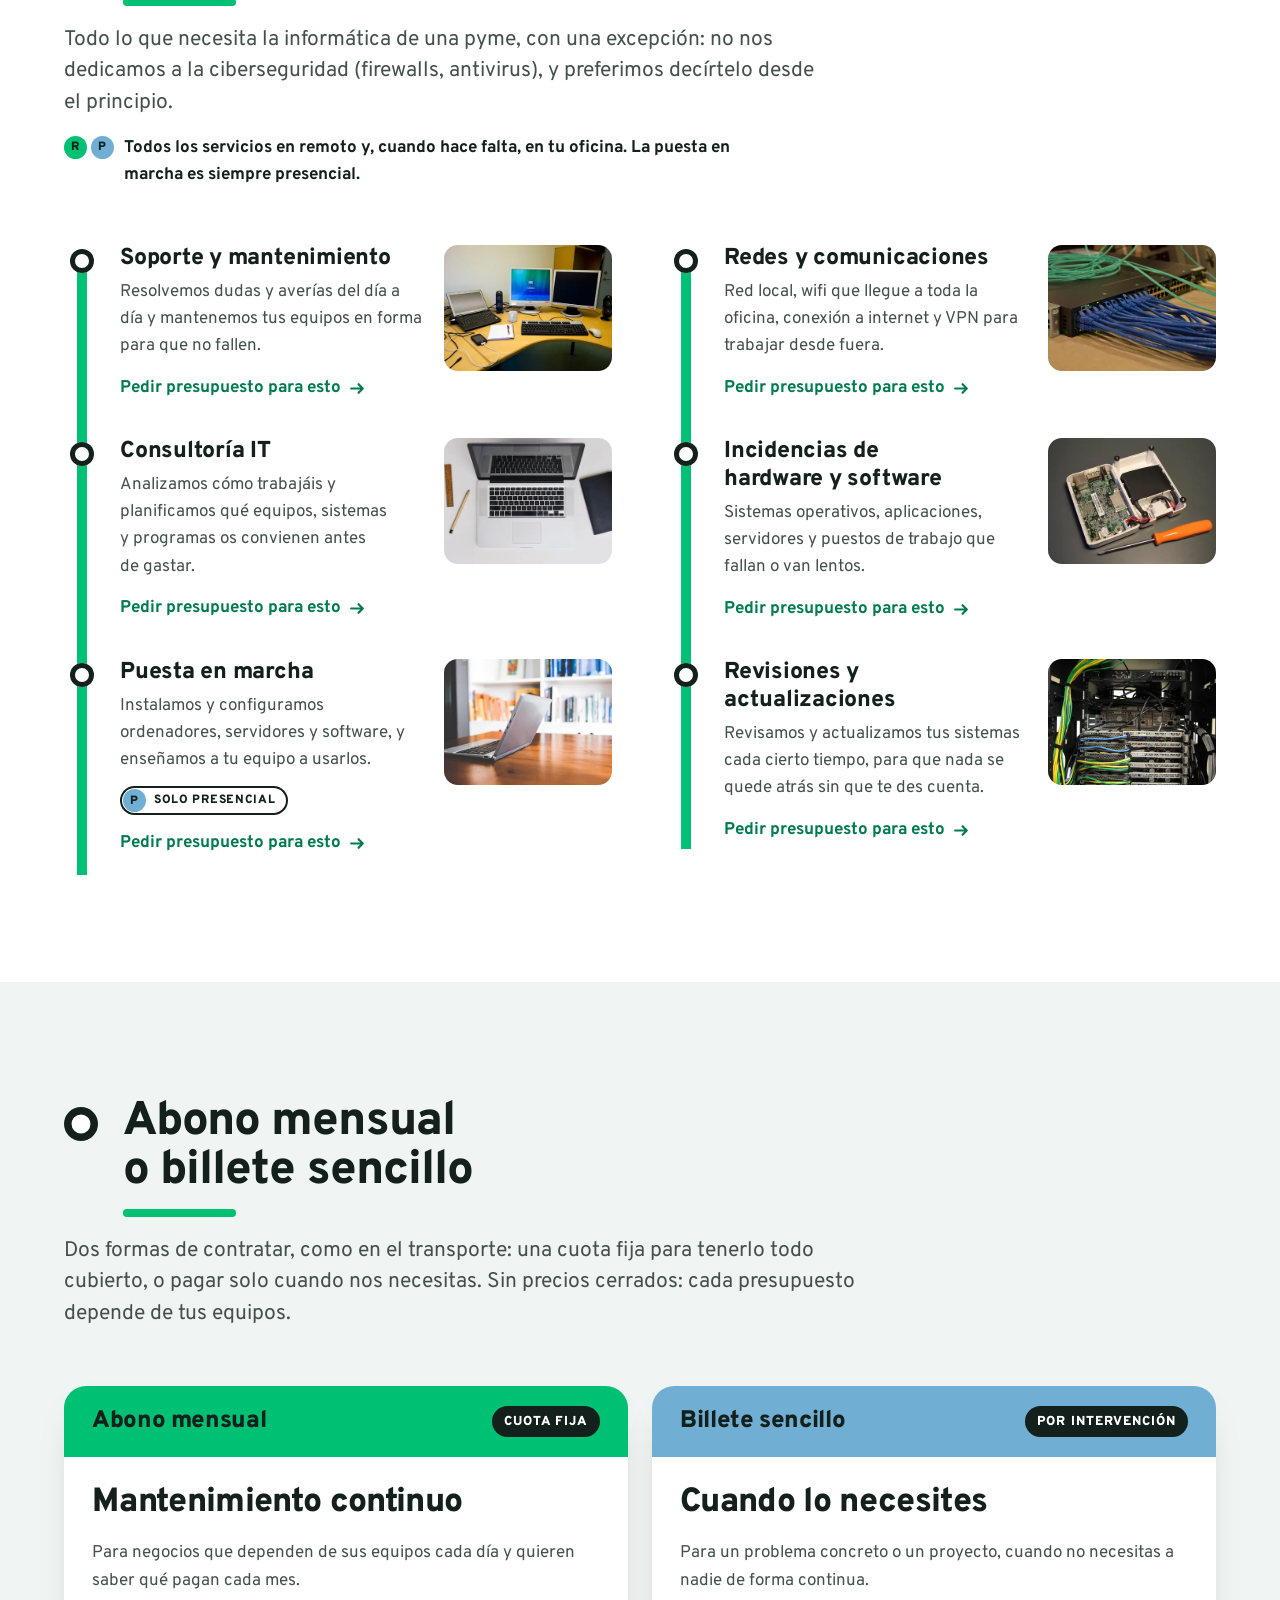
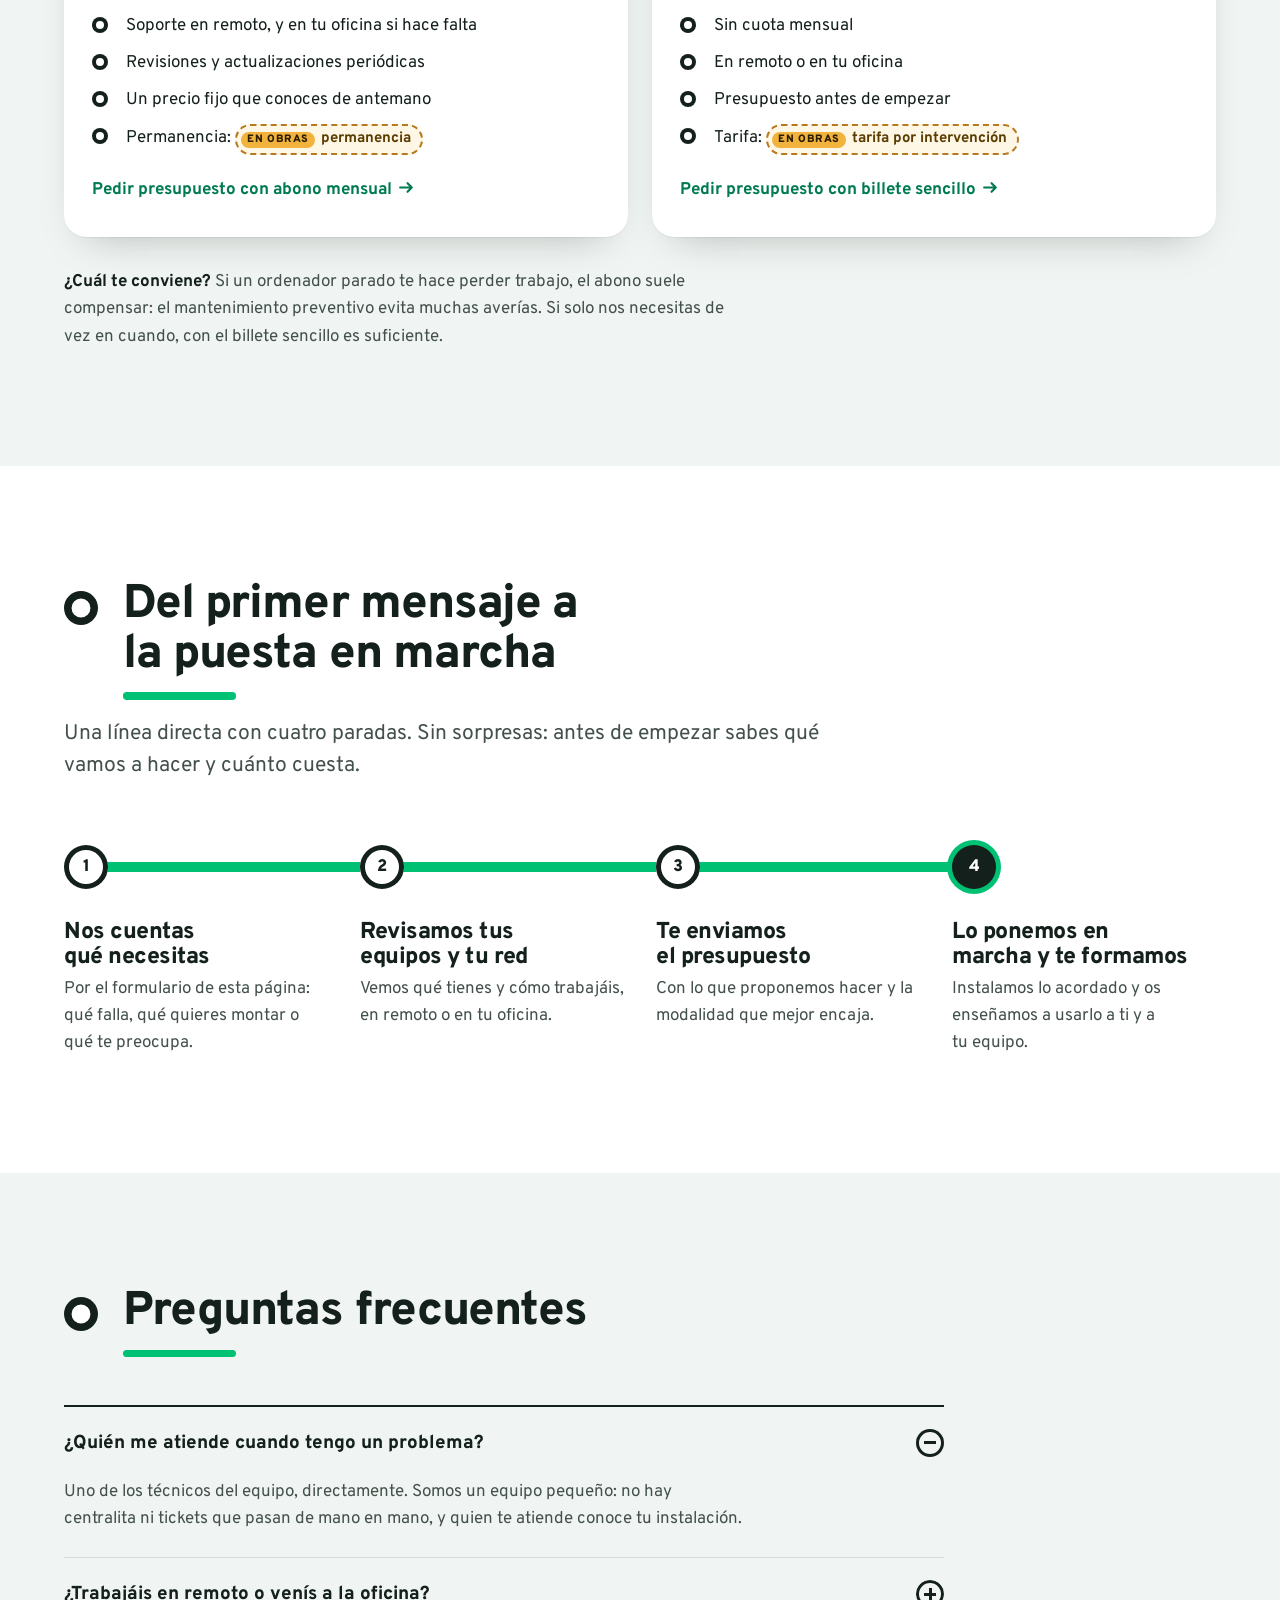
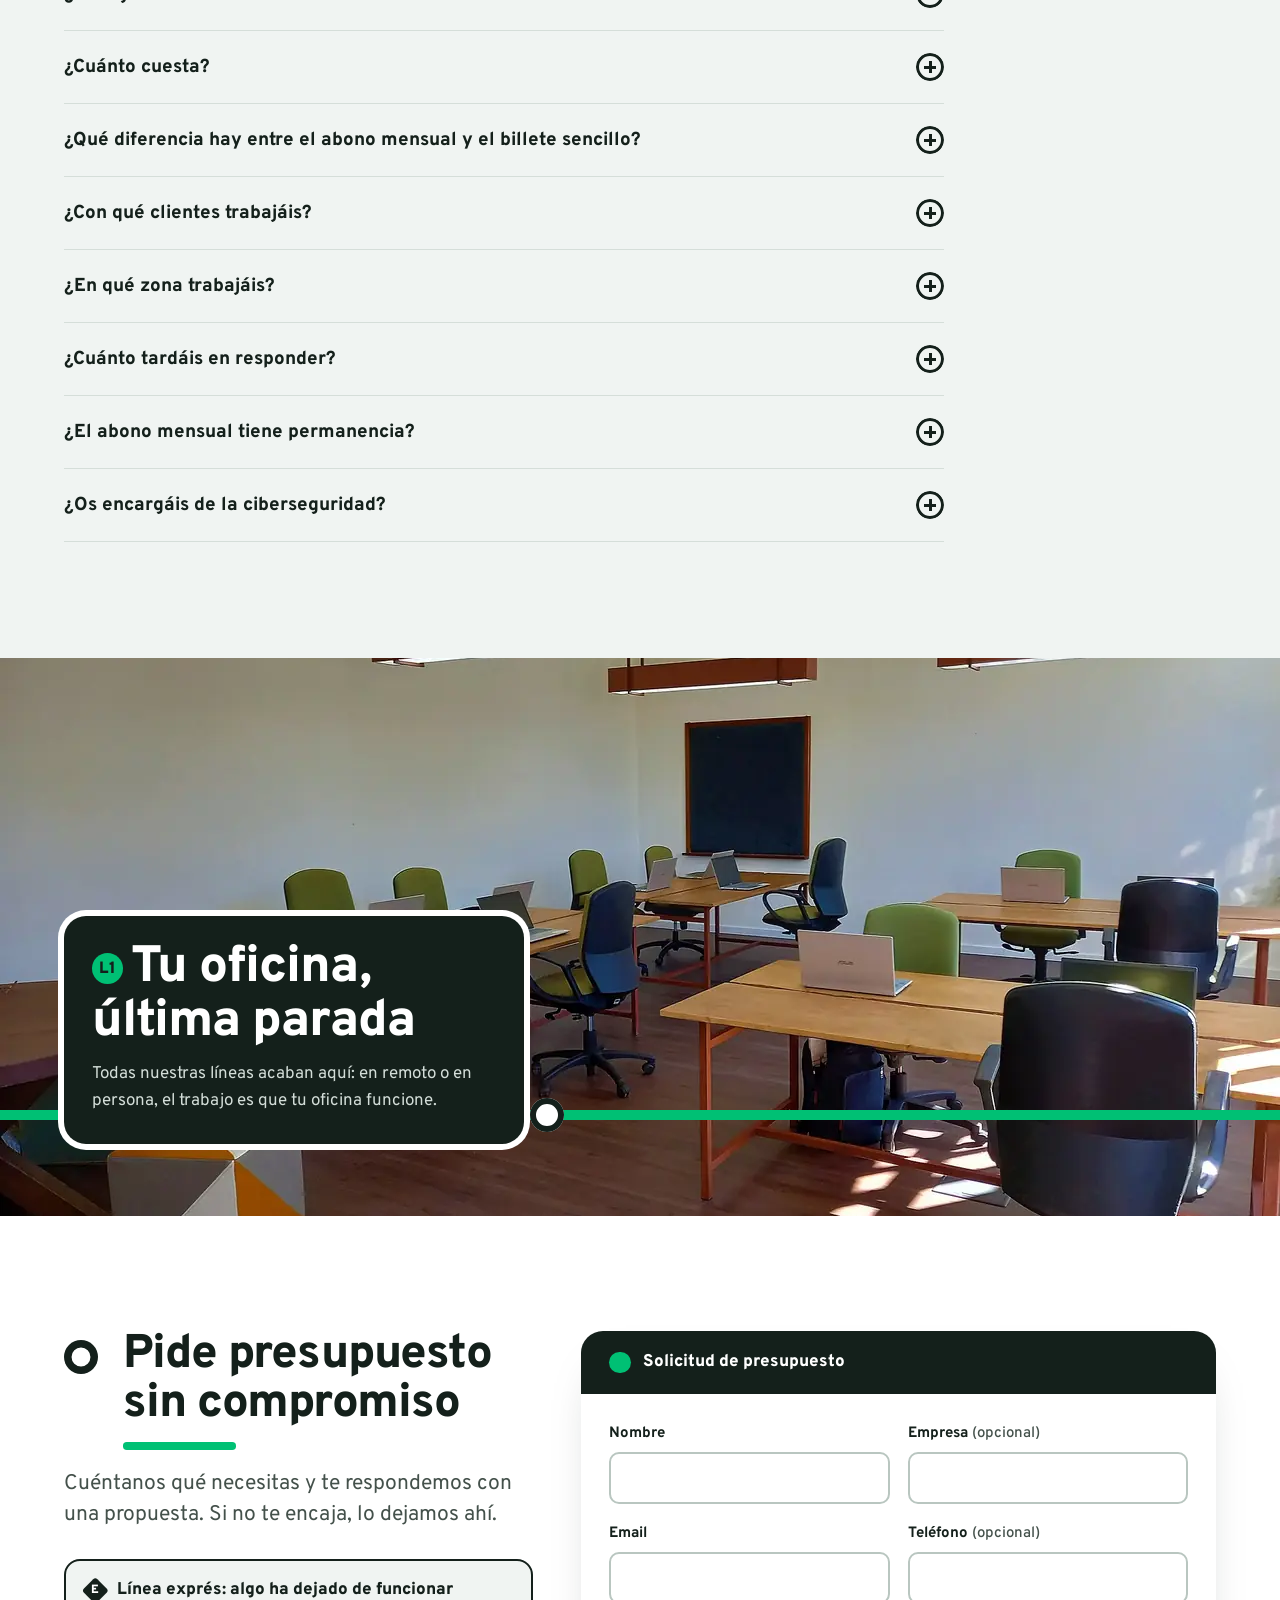
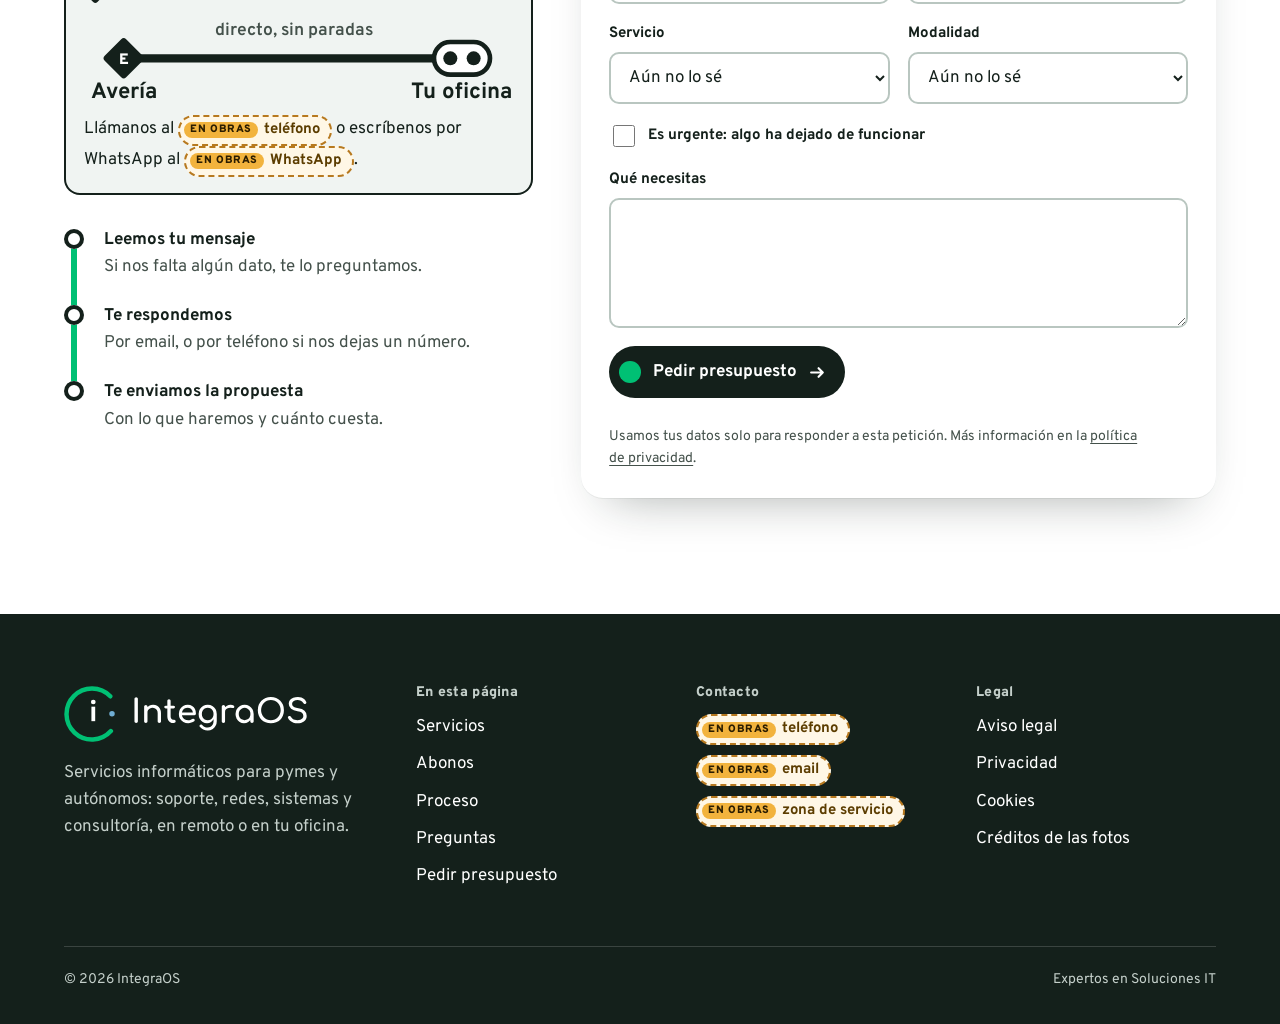
==== commit 0a73f1f3: "Línea punteada desde el logo" ====
--- a/index.html
+++ b/index.html
@@ -100,7 +100,7 @@
       <svg viewBox="0 0 1240 610" role="img" aria-labelledby="map-h-t">
         <title id="map-h-t">Plano de los servicios de IntegraOS como una línea de metro: soporte y mantenimiento, consultoría IT, puesta en marcha, revisiones y actualizaciones, redes y comunicaciones e incidencias, todas con destino a tu oficina, en remoto y, si hace falta, en persona.</title>
         <g transform="translate(120 0) scale(.86)">
-        <path class="m-line m-blue" d="M-4000 560 H1236 V274 H1206"/>
+        <path class="m-line m-blue" d="M60 560 H1236 V274 H1206"/>
         <circle cx="141" cy="590" r="11" fill="#70AED4"/><text class="m-code" x="141" y="595" text-anchor="middle">P</text><text class="m-label m-label--small m-blue-ink" x="162" y="596">TAMBIÉN EN PERSONA</text>
         <path class="m-line m-green" d="M130 440 H760 L858 342 H998 L1082 258 H1158"/>
         <g transform="translate(5.4 392) scale(3)" aria-hidden="true">
--- a/assets/css/site.css
+++ b/assets/css/site.css
@@ -152,8 +152,8 @@
 .sep { margin-inline: .2em; }
 .map { position: relative; margin: 20px 0 0; }
 .map--h { width: 100vw; margin-left: calc(50% - 50vw); }
-/* the drawing stops growing at 1600px (labels stay legible on wide screens); its lines still run to the screen's edges */
-.map__stage { position: relative; max-width: 1600px; margin-inline: auto; }
+/* the drawing stops growing at 1280px, about the content column, so it never dwarfs the page on wide screens; both lines start under the logo and stay inside it */
+.map__stage { position: relative; max-width: 1280px; margin-inline: auto; }
 .map > svg, .map > .wrap > svg, .map__stage > svg { width: 100%; height: auto; overflow: visible; }
 .map--v { display: none; }
 .map--v .wrap > svg { max-width: 260px; }
@@ -164,7 +164,7 @@
      the low line sits 0.305 x the stage width below the map's top, so it always lands 64px under the sign, whatever the sign's height */
   .hero { padding-top: 40px; padding-bottom: 8px; }
   .hero__over { position: relative; z-index: 2; }
-  .map--h { margin-top: calc(64px - min(30.5vw, 488px)); }   /* 0.305 x the stage width, capped with it */
+  .map--h { margin-top: calc(64px - min(30.5vw, 390px)); }   /* 0.305 x the stage width (max 1280px), capped with it */
 }
 /* the destination sign: "Tu oficina" and its action, set beside the interchange */
 .dest { display: inline-grid; gap: 10px; padding: 14px; border-radius: 16px; background: var(--sign); color: var(--sign-ink); text-decoration: none;
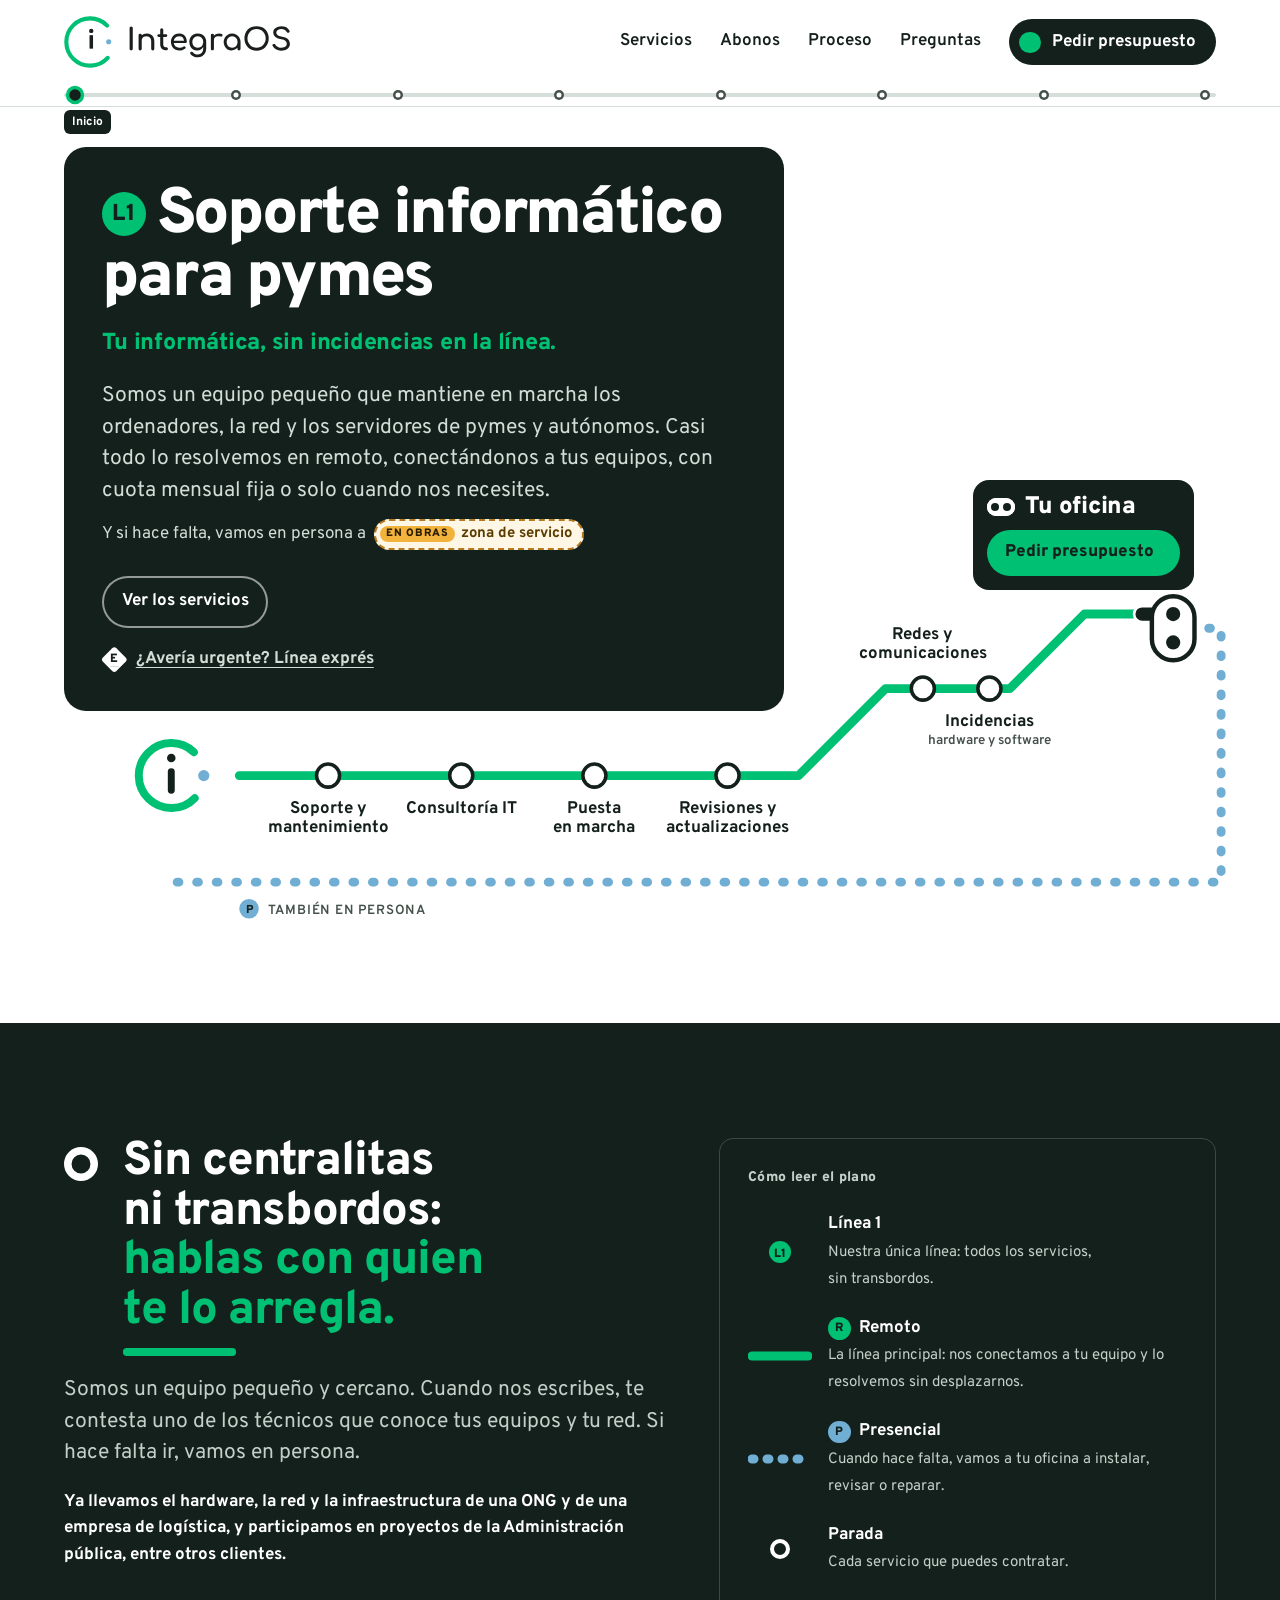
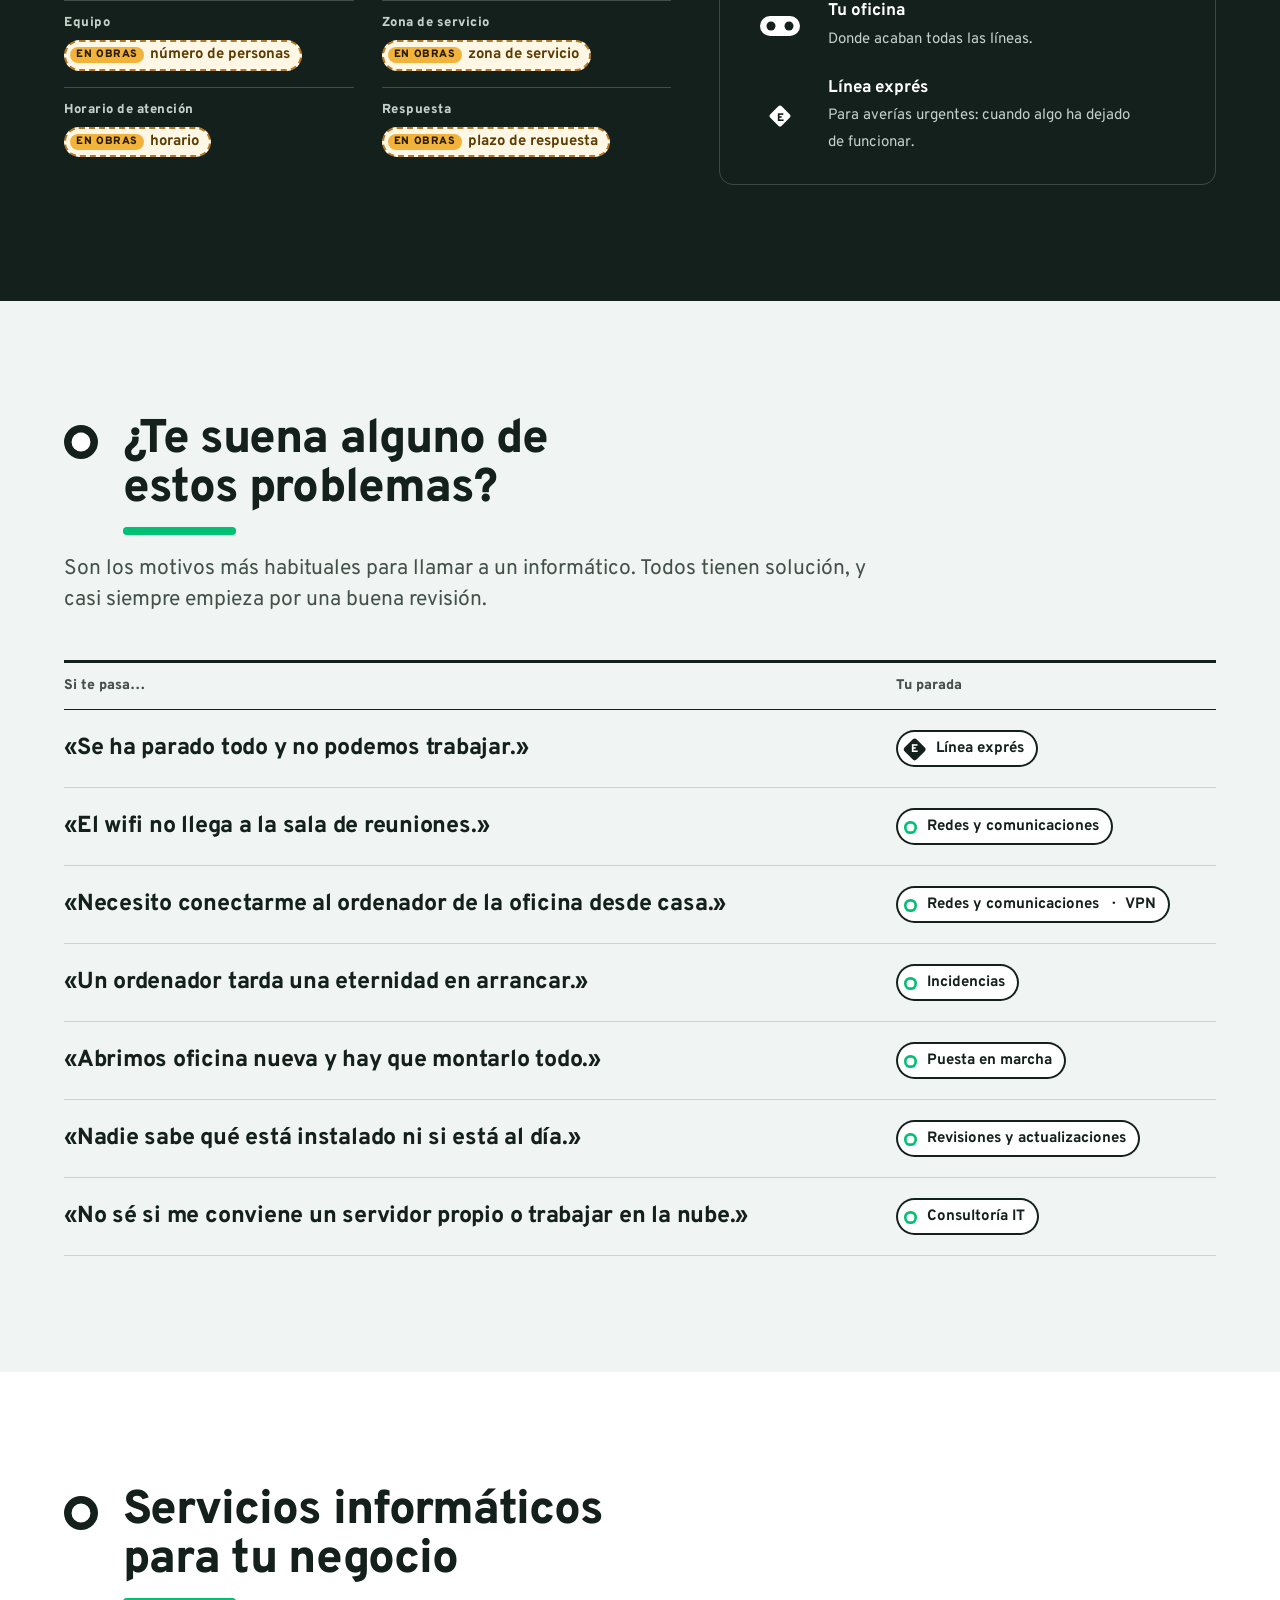
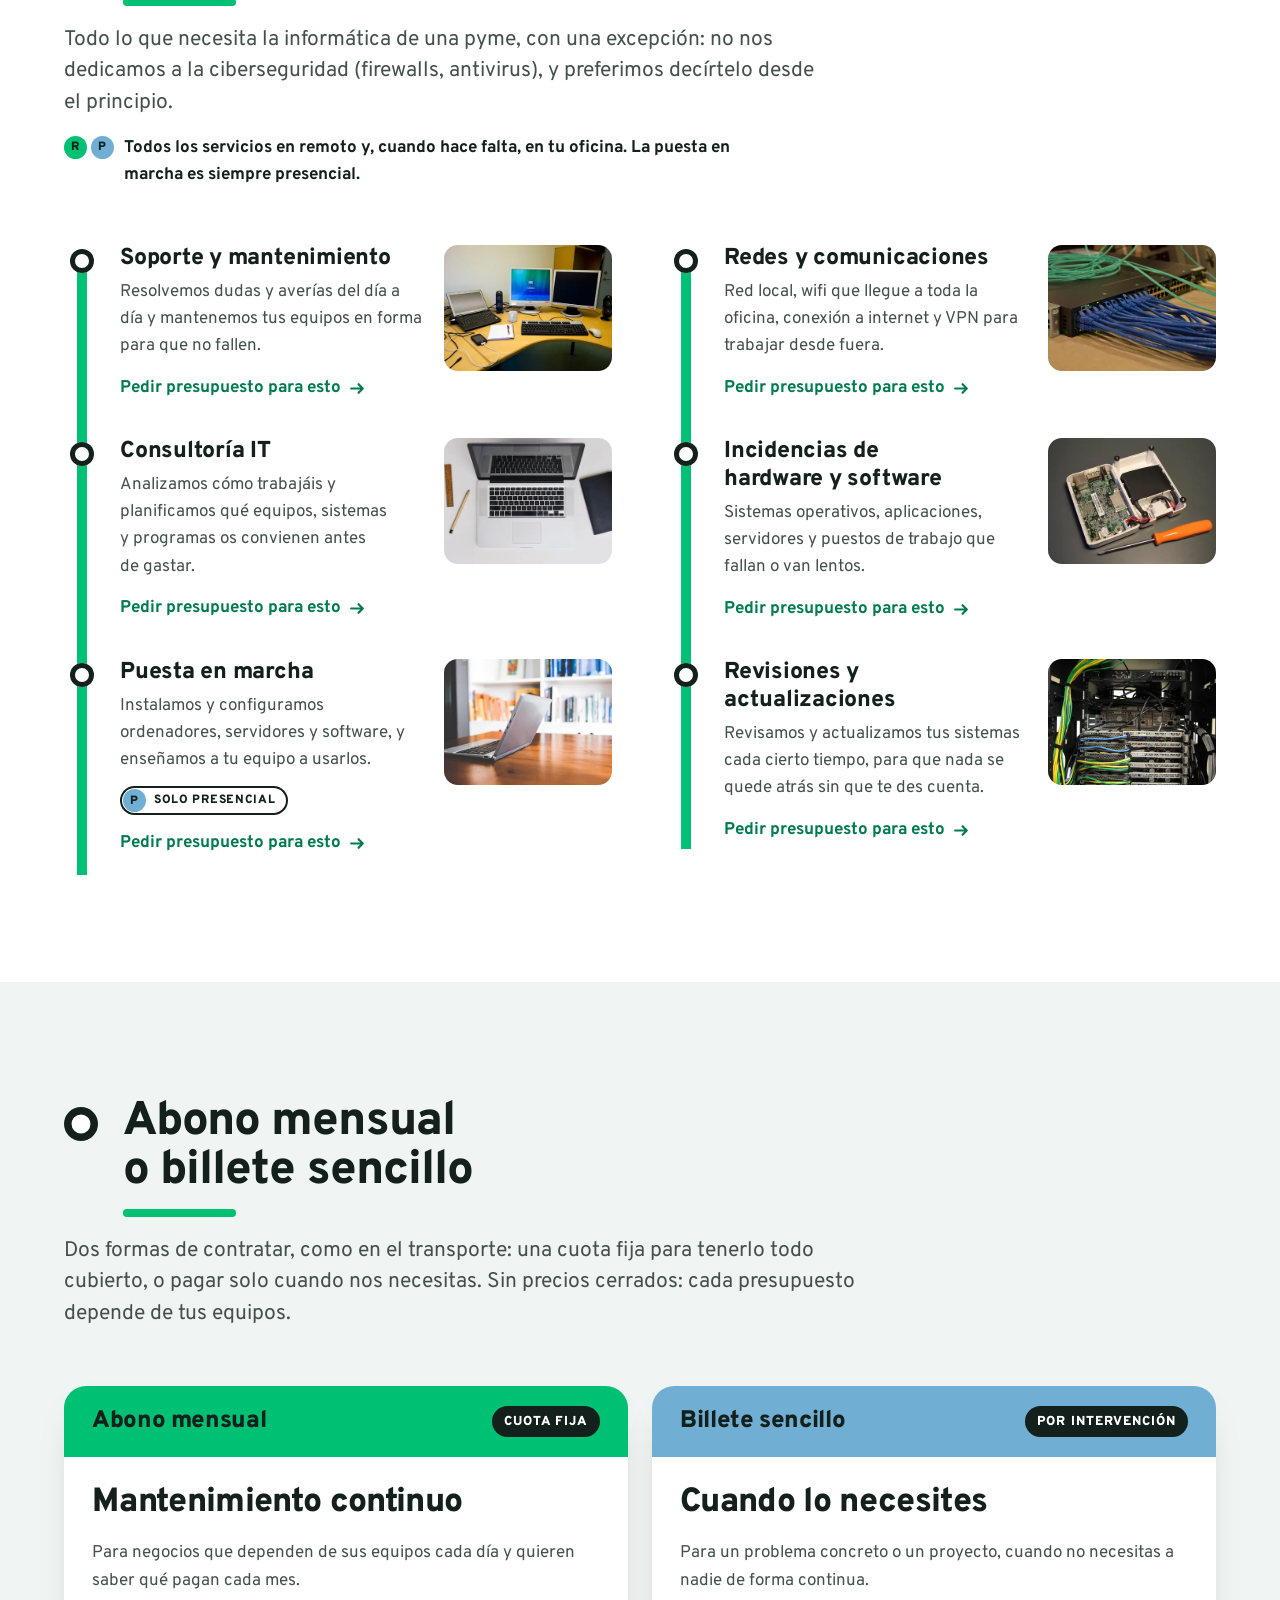
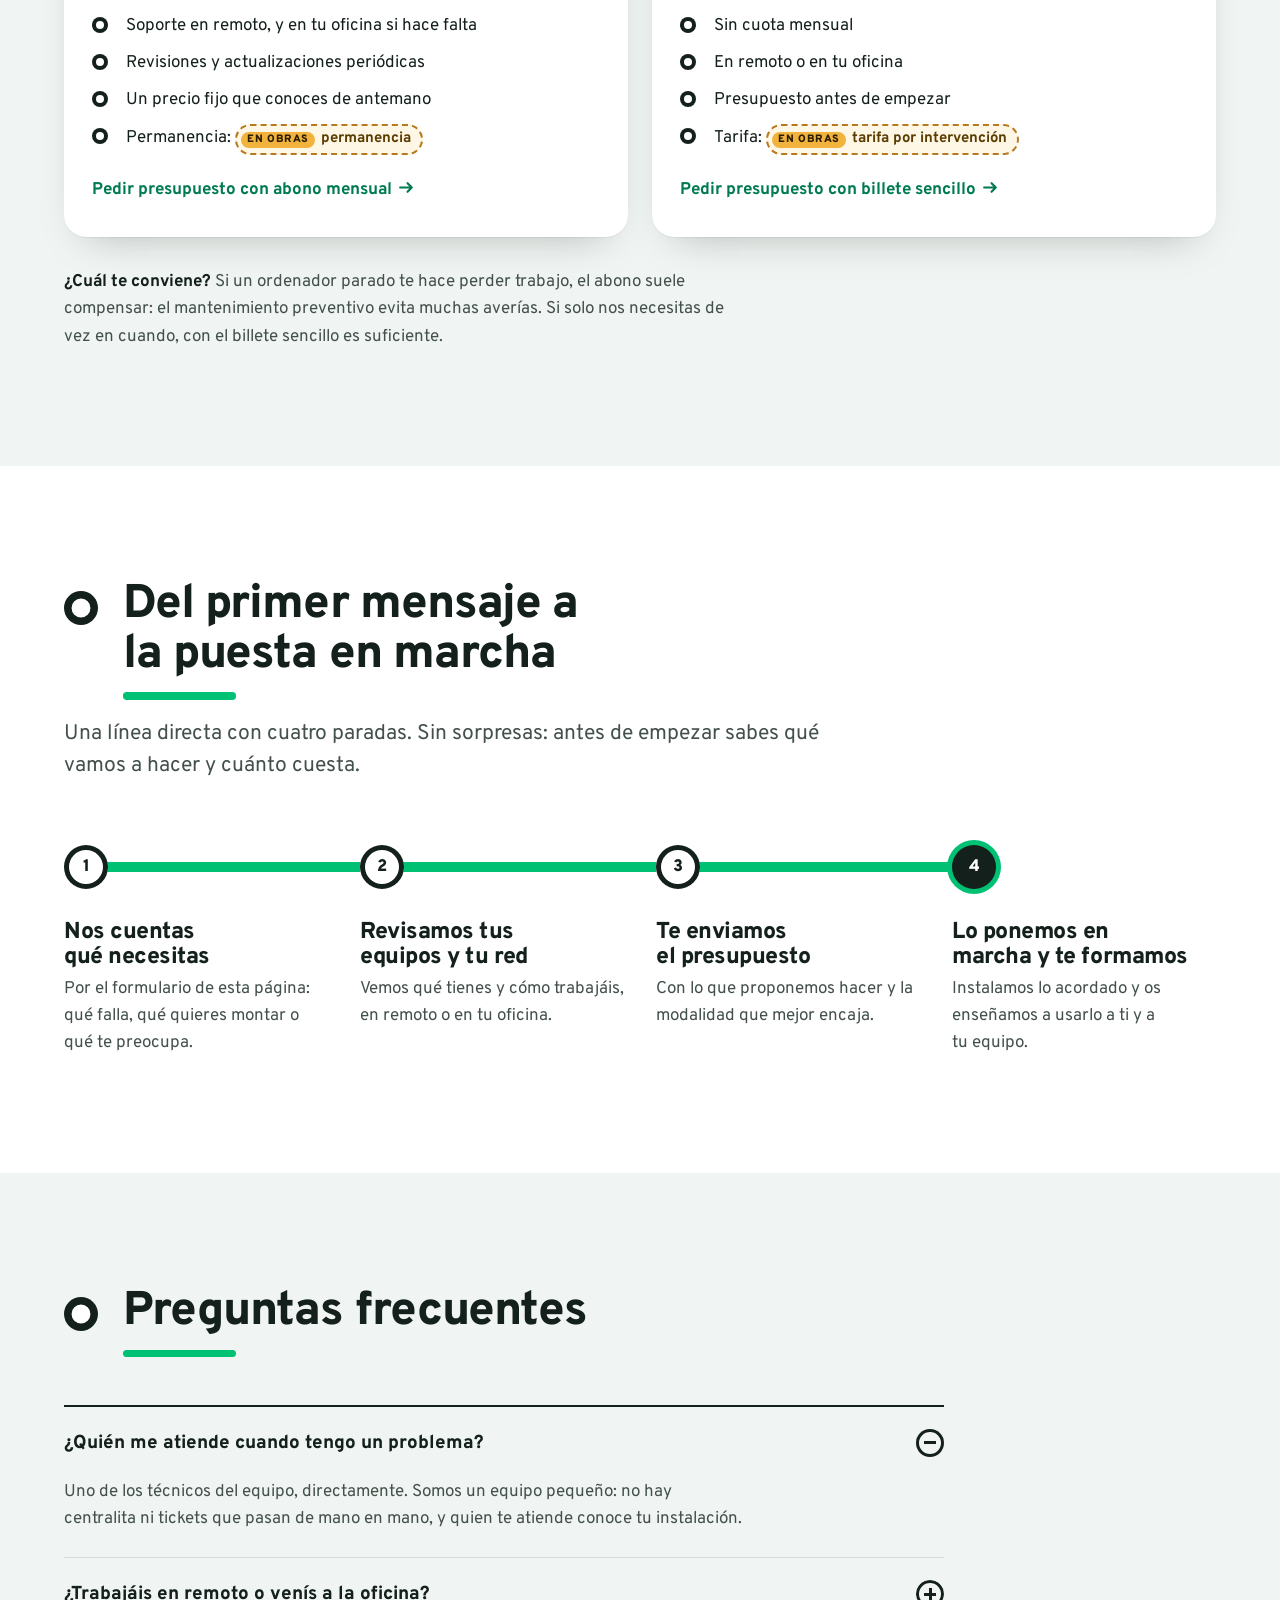
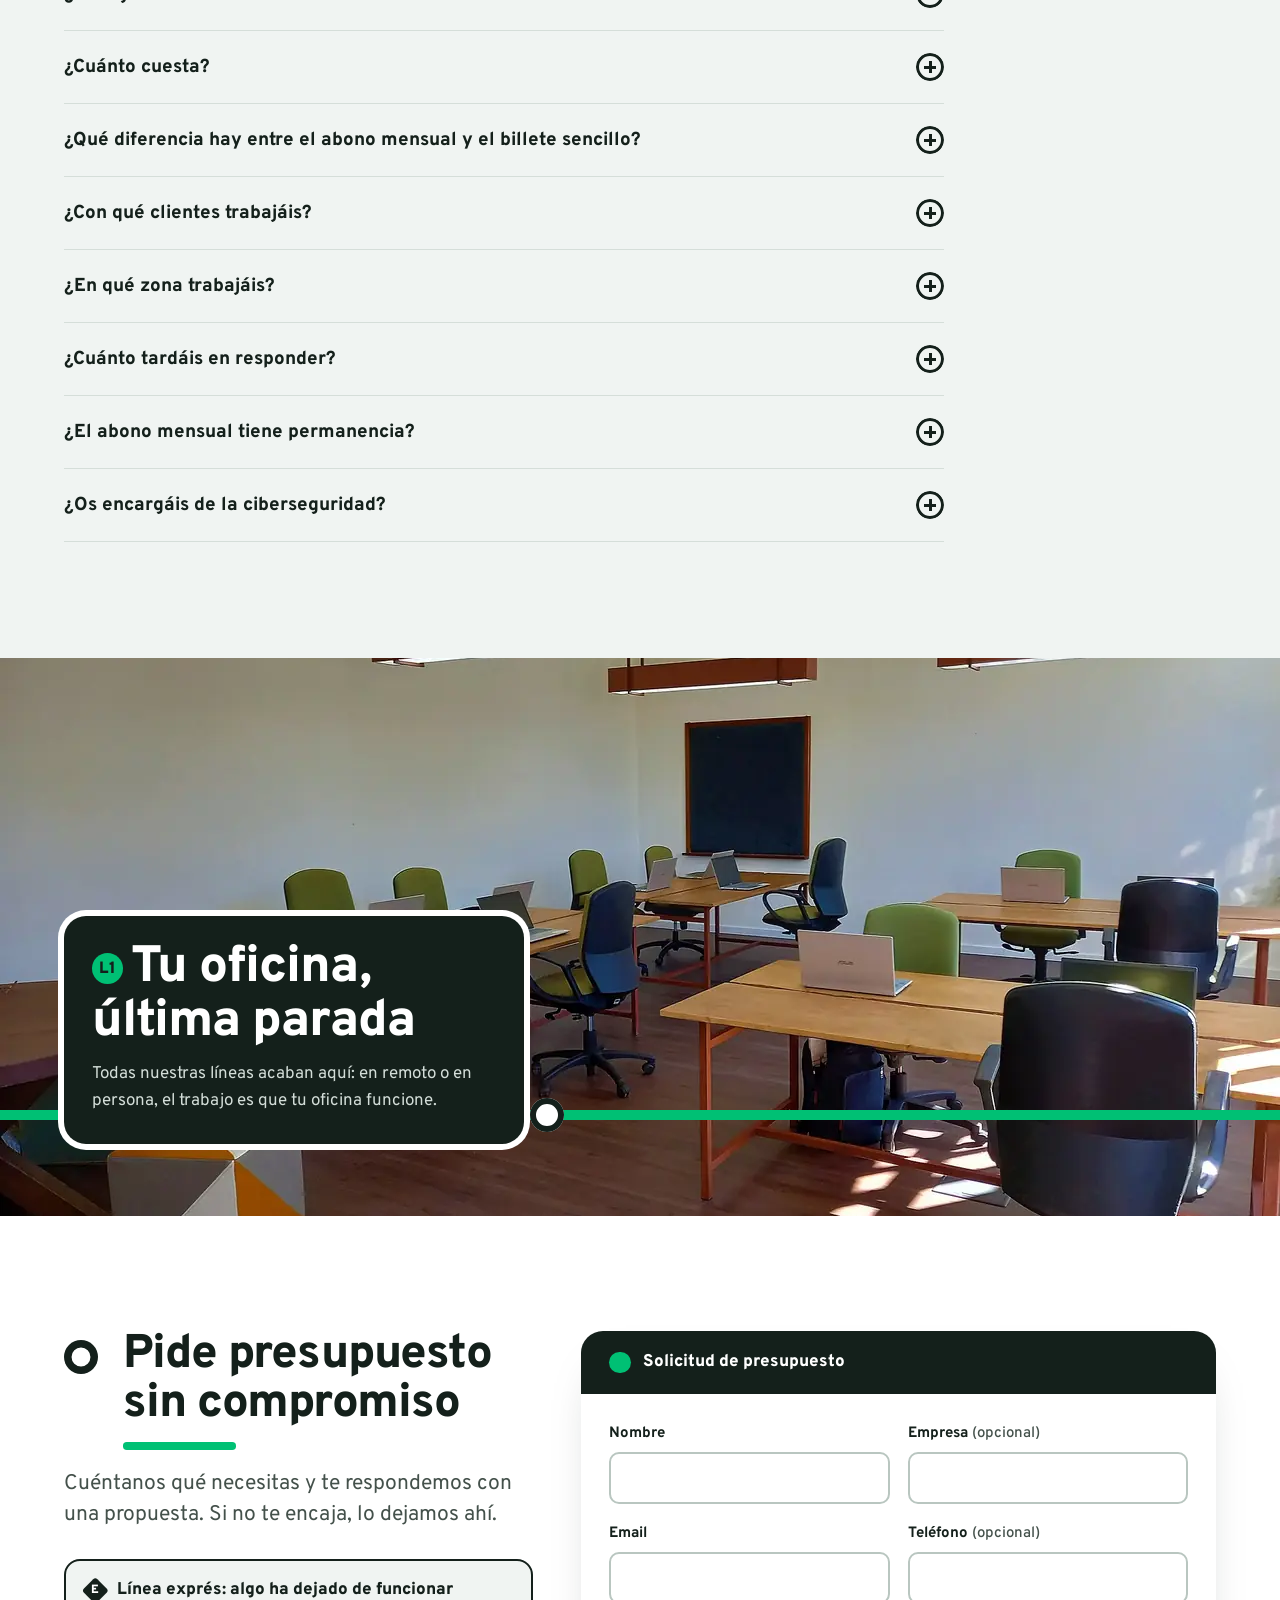
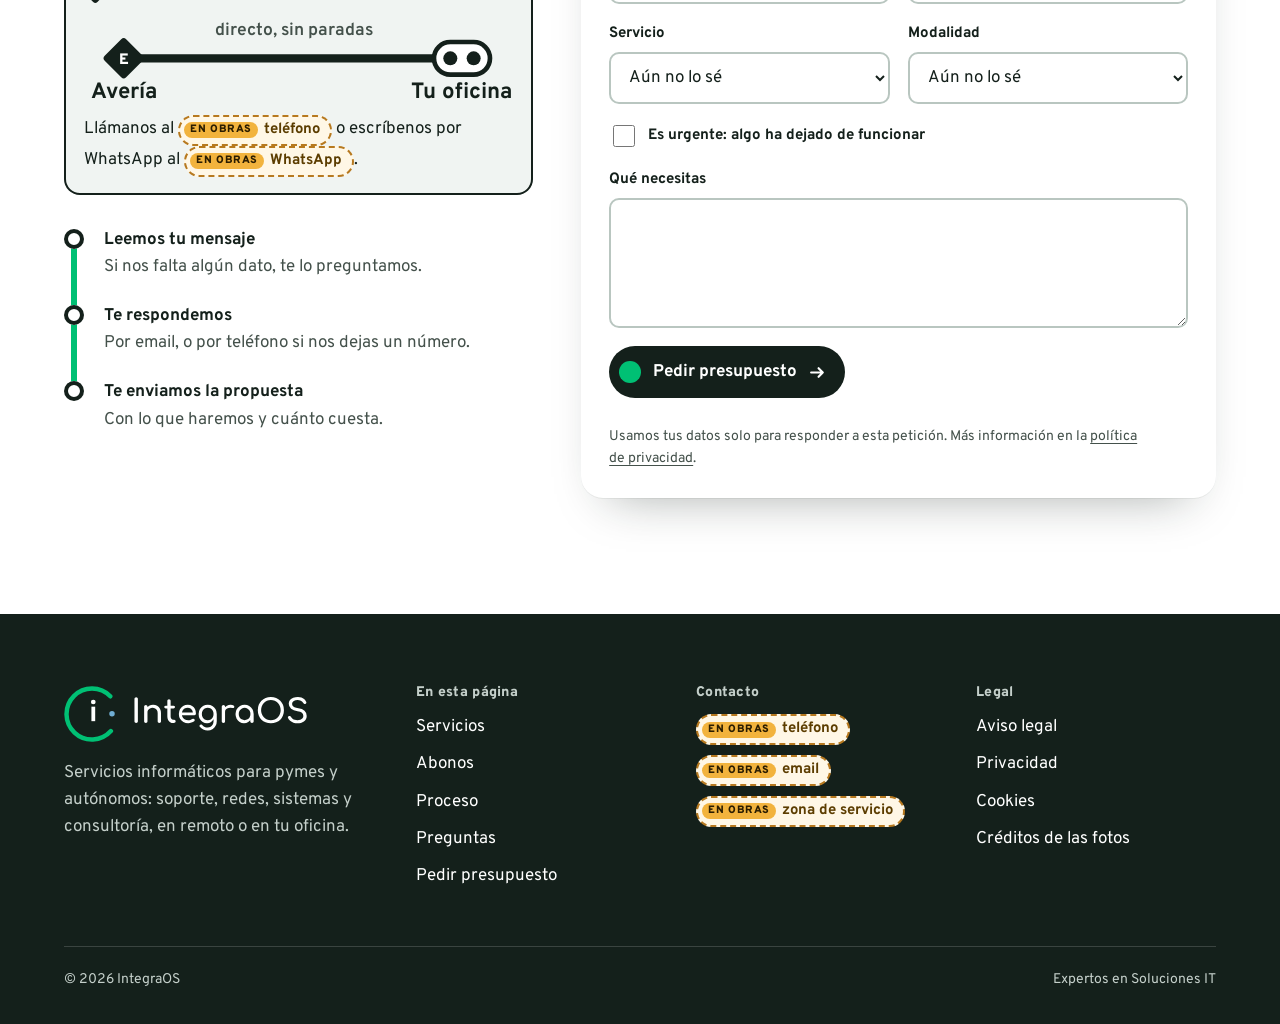
==== commit e383fcd0: "Redacción sobre la Administración pública" ====
--- a/index.html
+++ b/index.html
@@ -157,7 +157,7 @@
       <div>
         <h2 class="h2 sign" id="trato-h">Sin centralitas ni transbordos: <em>hablas con quien te lo arregla.</em></h2>
         <p class="intro">Somos un equipo pequeño y cercano. Cuando nos escribes, te contesta uno de los técnicos que conoce tus equipos y tu red. Si hace falta ir, vamos en persona.</p>
-        <p class="clients">Ya llevamos el hardware, la red y la infraestructura de una ONG y de una empresa de logística, y hacemos proyectos para la Administración pública, entre otros clientes.</p>
+        <p class="clients">Ya llevamos el hardware, la red y la infraestructura de una ONG y de una empresa de logística, y participamos en proyectos de la Administración pública, entre otros clientes.</p>
         <dl class="facts">
           <div><dt>Equipo</dt><dd><span class="tbd"><span class="tbd__code">EN OBRAS</span>número de personas</span></dd></div>
           <div><dt>Zona de servicio</dt><dd><span class="tbd"><span class="tbd__code">EN OBRAS</span>zona de servicio</span></dd></div>
@@ -293,7 +293,7 @@
         <details><summary>¿Trabajáis en remoto o venís a la oficina?</summary><p>Sobre todo en remoto: conectándonos a tu equipo resolvemos la mayoría de incidencias, más rápido y sin esperar a que lleguemos. Para instalar, cablear o revisar equipos, vamos en persona.</p></details>
         <details><summary>¿Cuánto cuesta?</summary><p>No publicamos precios porque cada negocio tiene equipos y necesidades distintas. Nos cuentas qué necesitas y te enviamos un presupuesto sin compromiso antes de empezar.</p></details>
         <details><summary>¿Qué diferencia hay entre el abono mensual y el billete sencillo?</summary><p>El abono es un mantenimiento con cuota fija al mes que incluye soporte y revisiones periódicas. El billete sencillo es una asistencia puntual: pagas cada intervención y no hay cuota.</p></details>
-        <details><summary>¿Con qué clientes trabajáis?</summary><p>Con pymes, autónomos y organizaciones sociales, y también en proyectos para la Administración pública. Por ejemplo, llevamos el hardware, la red y la infraestructura de una ONG y de una empresa de logística. Por confidencialidad, no publicamos sus nombres.</p></details>
+        <details><summary>¿Con qué clientes trabajáis?</summary><p>Con pymes, autónomos y organizaciones sociales, y participamos en proyectos de la Administración pública. Por ejemplo, llevamos el hardware, la red y la infraestructura de una ONG y de una empresa de logística. Por confidencialidad, no publicamos sus nombres.</p></details>
         <details><summary>¿En qué zona trabajáis?</summary><p>En remoto, en cualquier sitio. En persona, en <span class="tbd"><span class="tbd__code">EN OBRAS</span>zona de servicio</span>.</p></details>
         <details><summary>¿Cuánto tardáis en responder?</summary><p><span class="tbd"><span class="tbd__code">EN OBRAS</span>plazo de respuesta</span> Si es urgente, márcalo en el formulario y lo atendemos antes.</p></details>
         <details><summary>¿El abono mensual tiene permanencia?</summary><p><span class="tbd"><span class="tbd__code">EN OBRAS</span>permanencia</span></p></details>
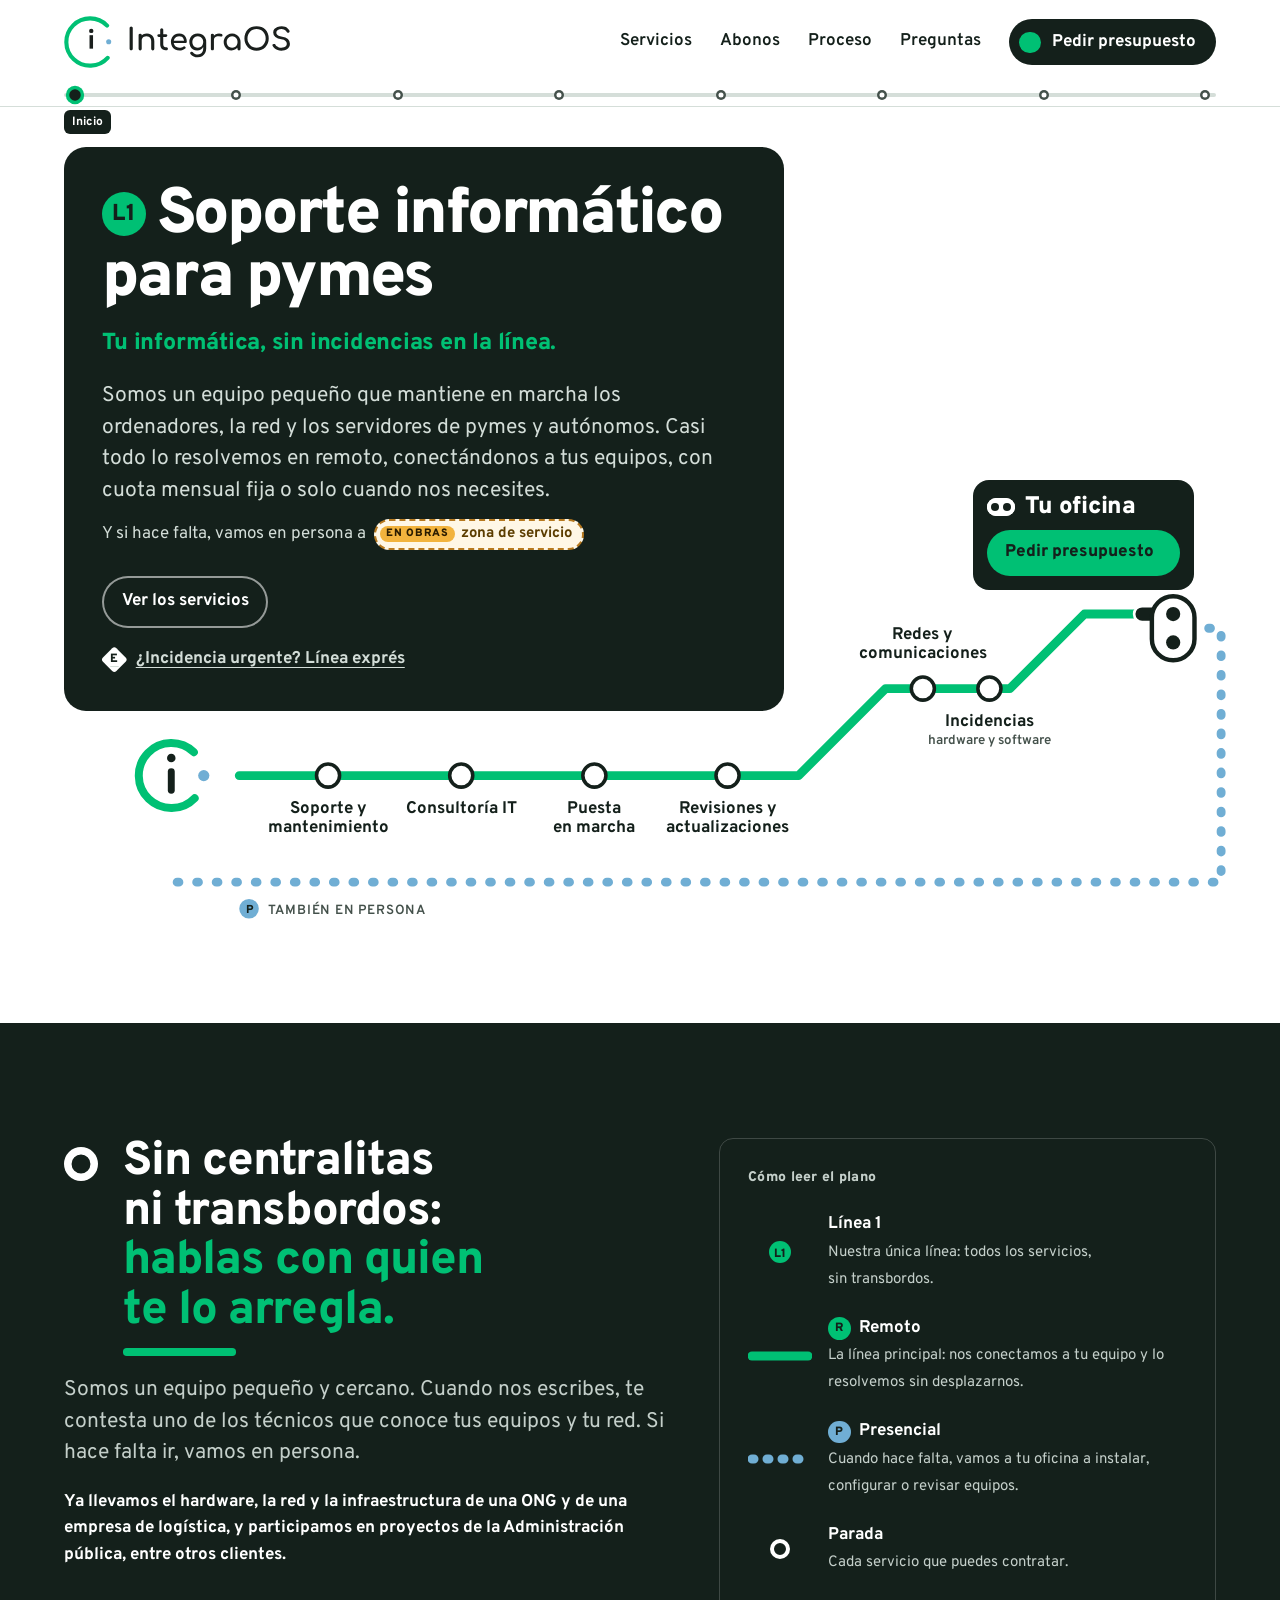
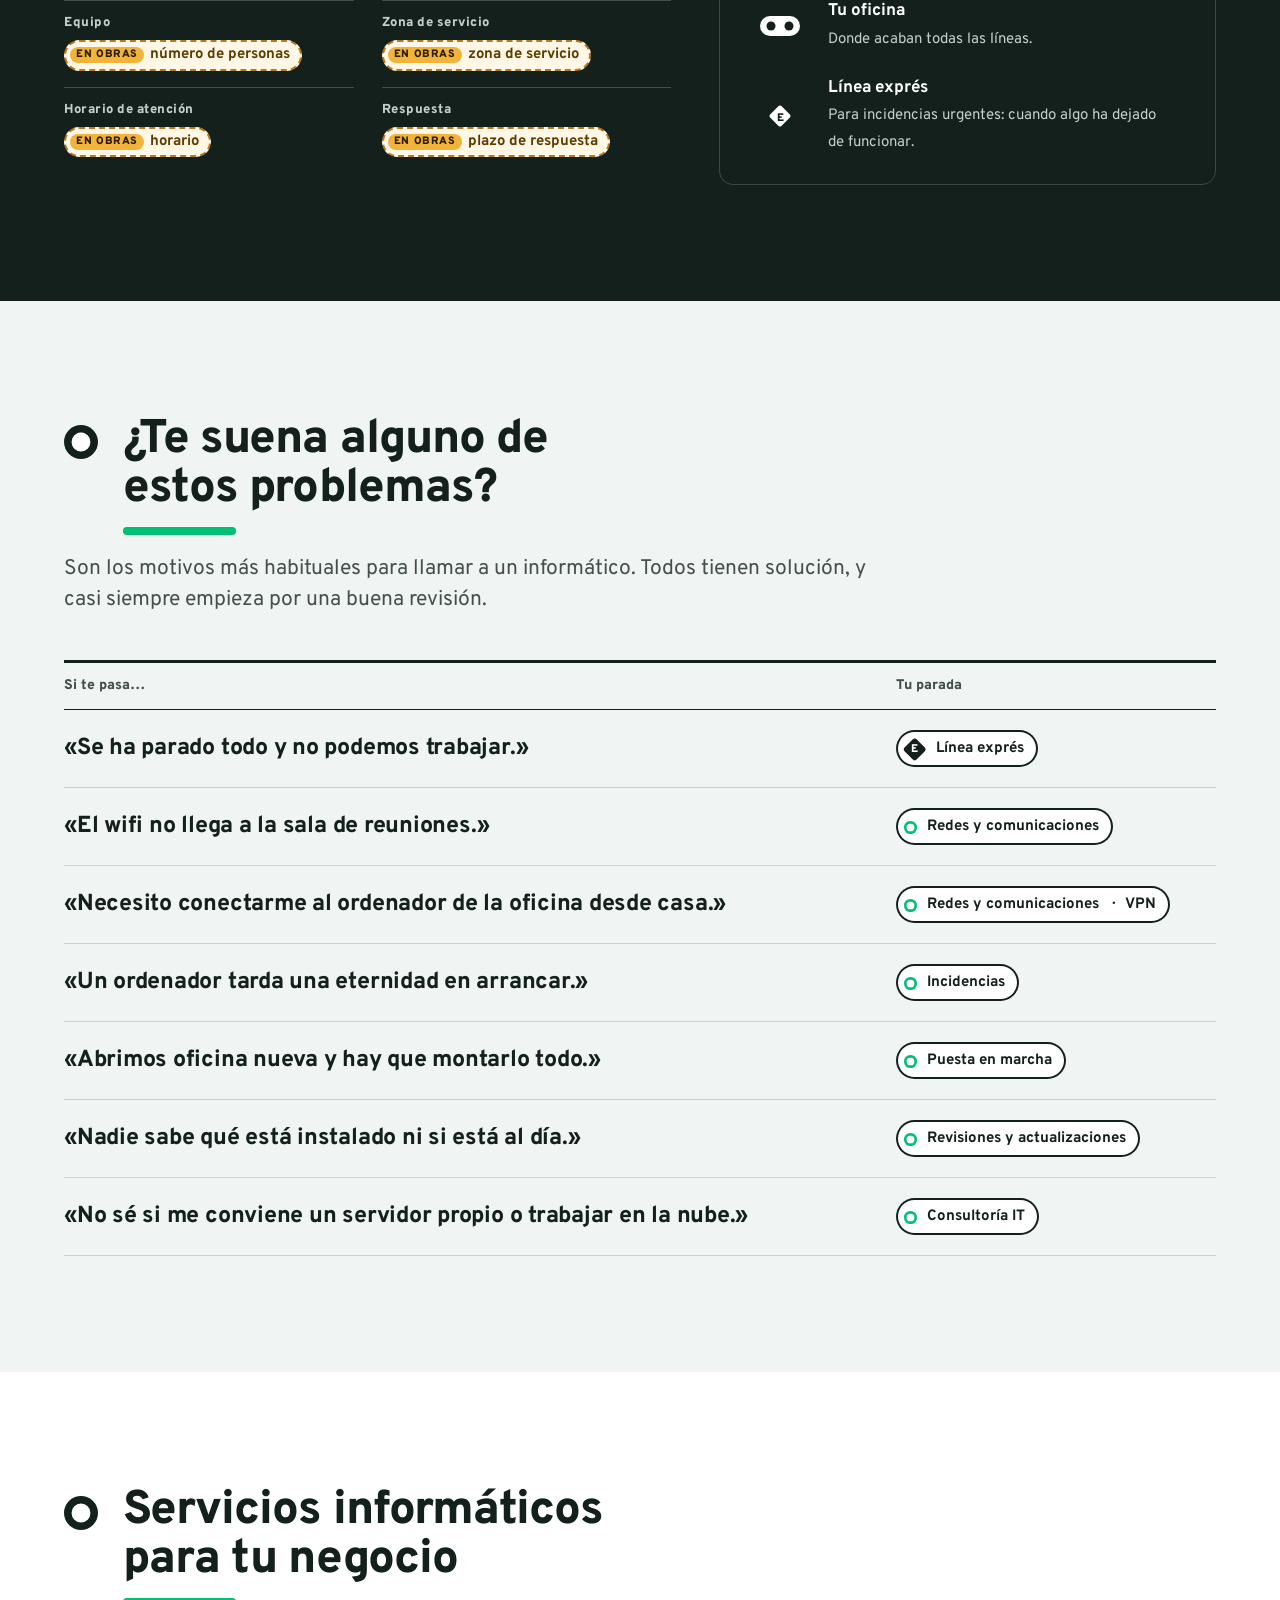
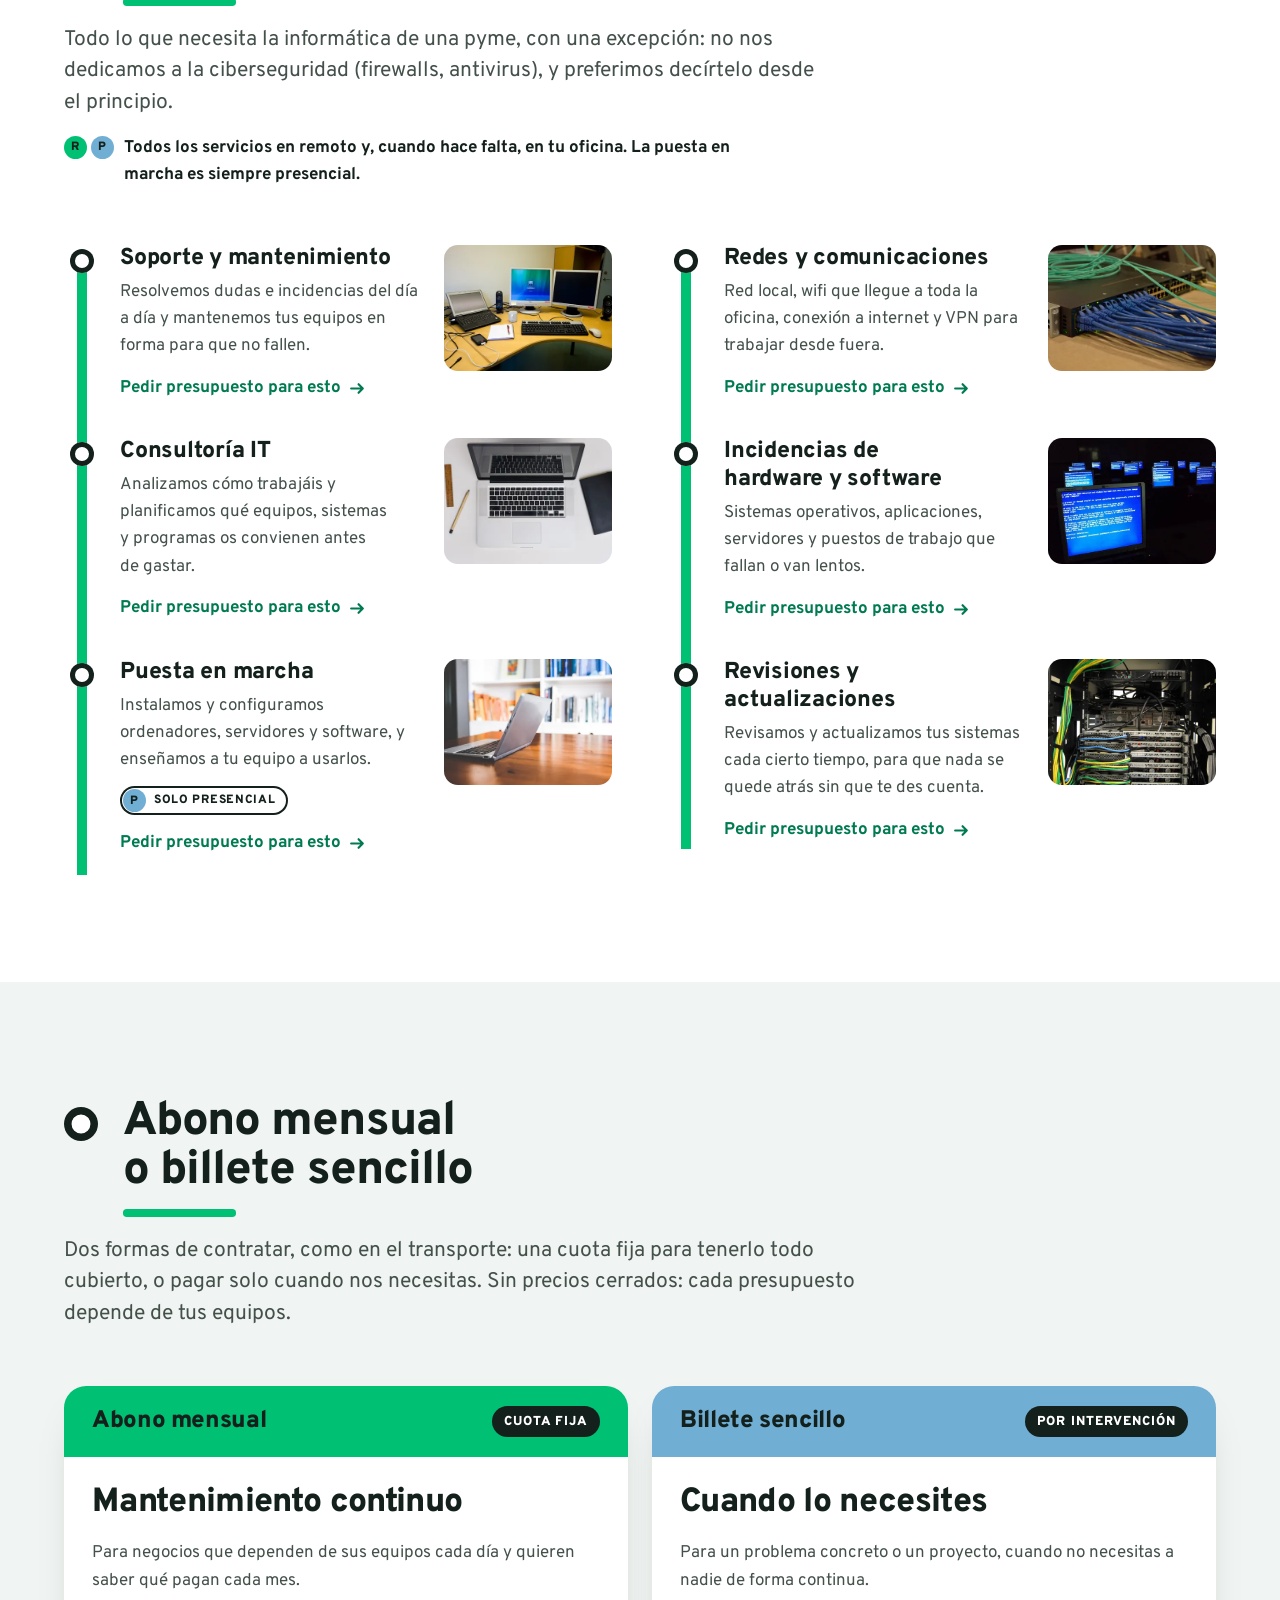
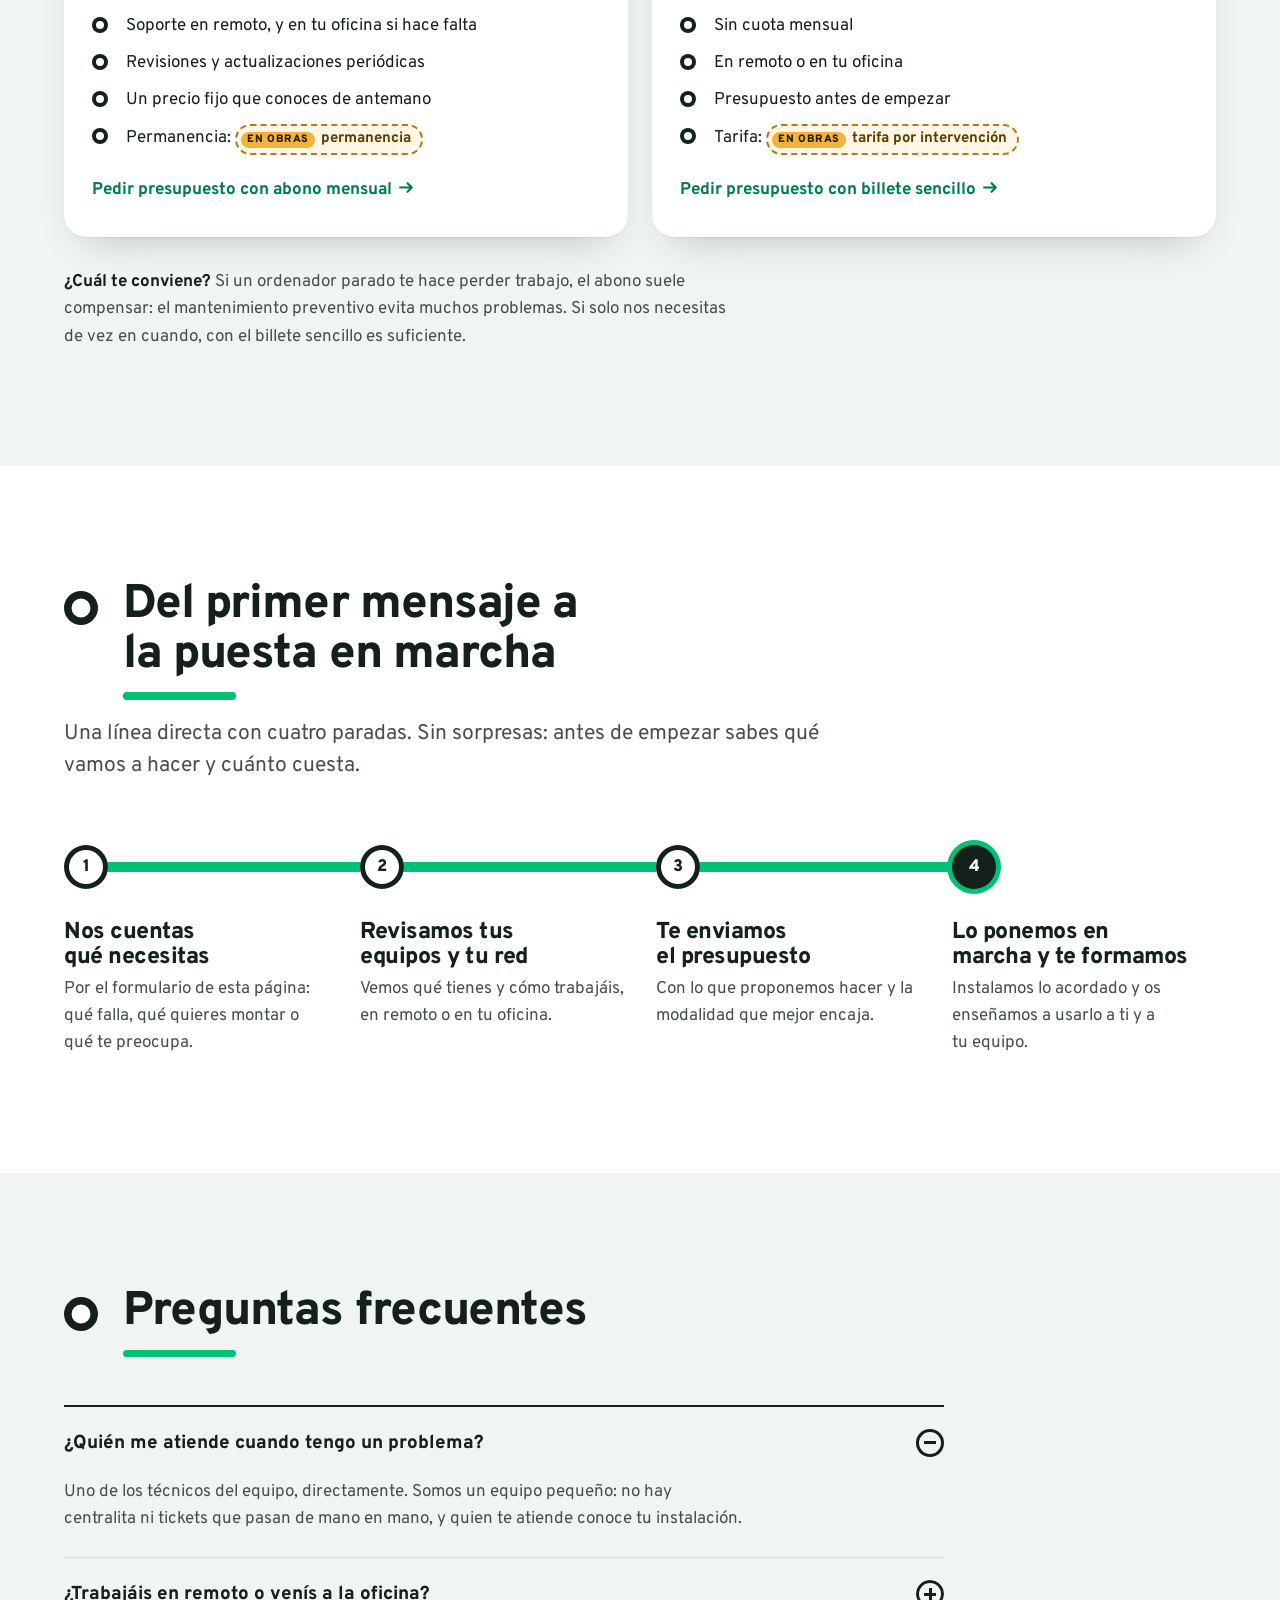
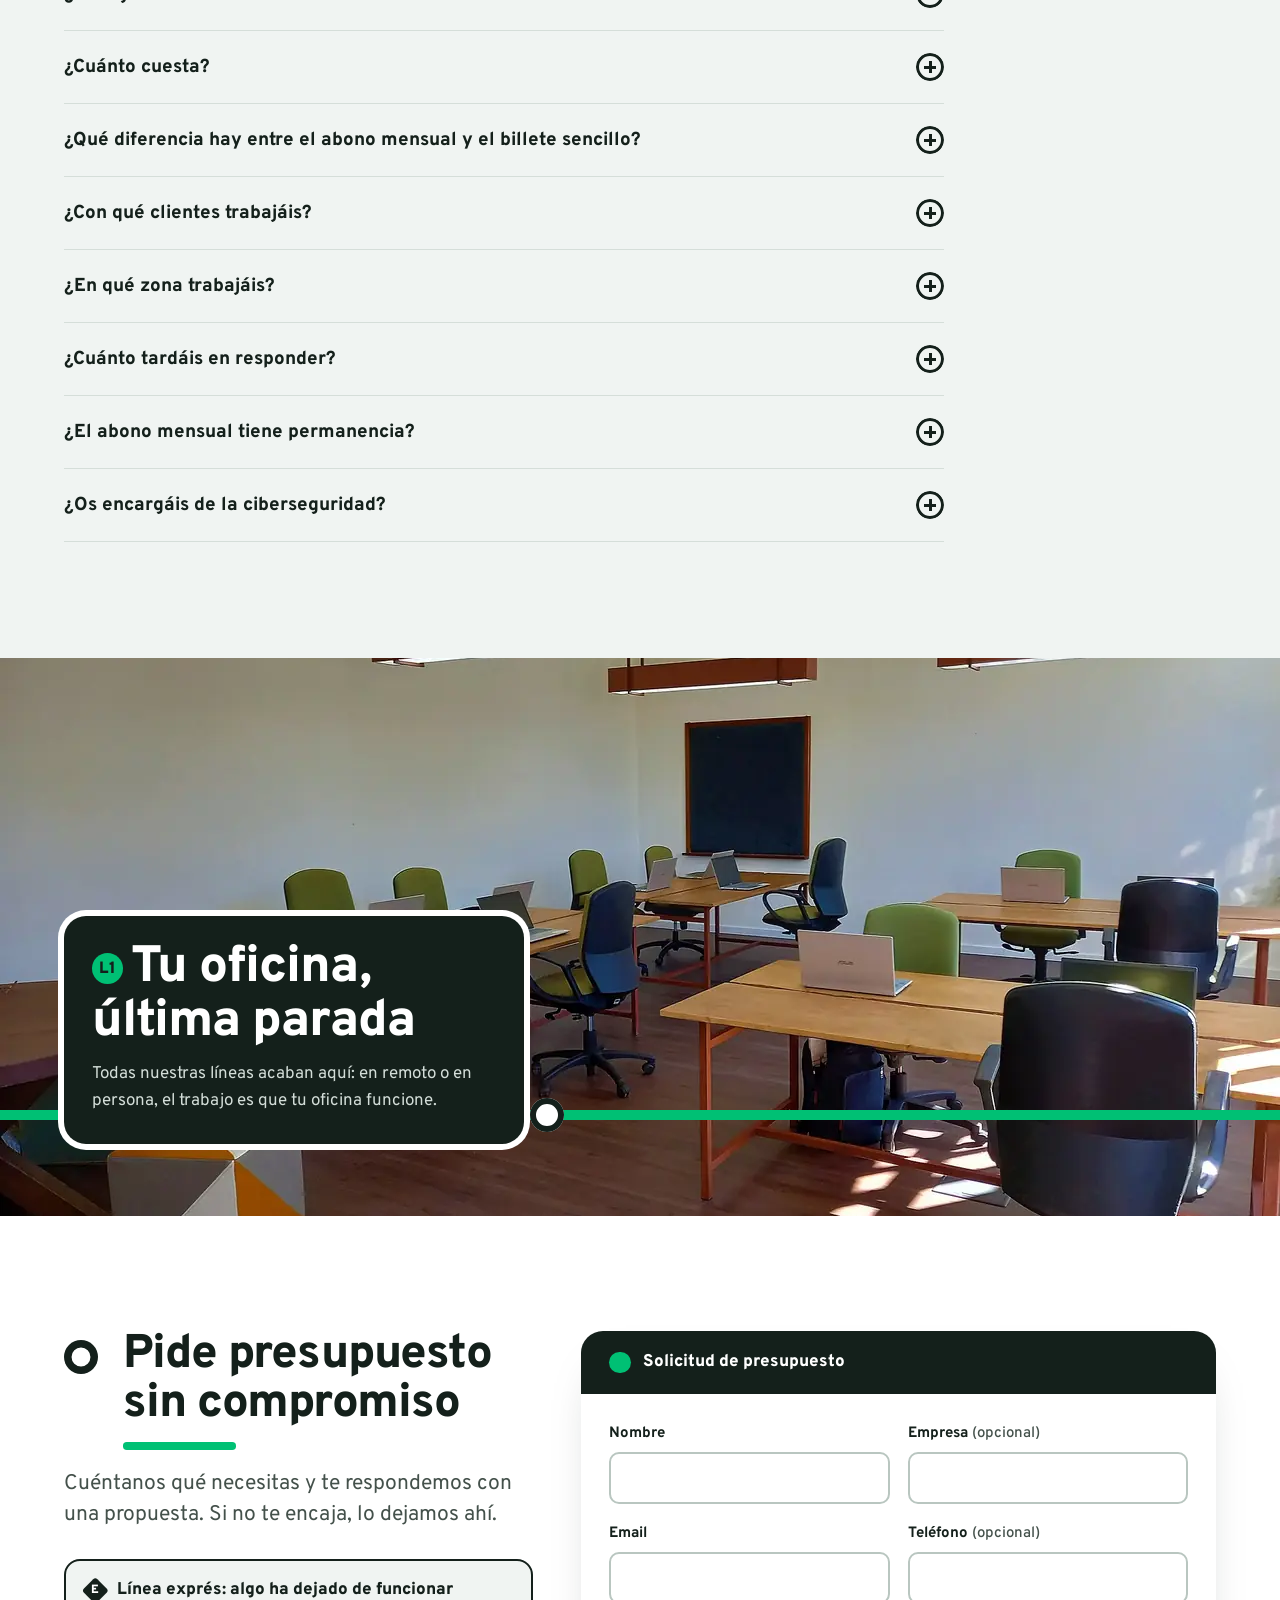
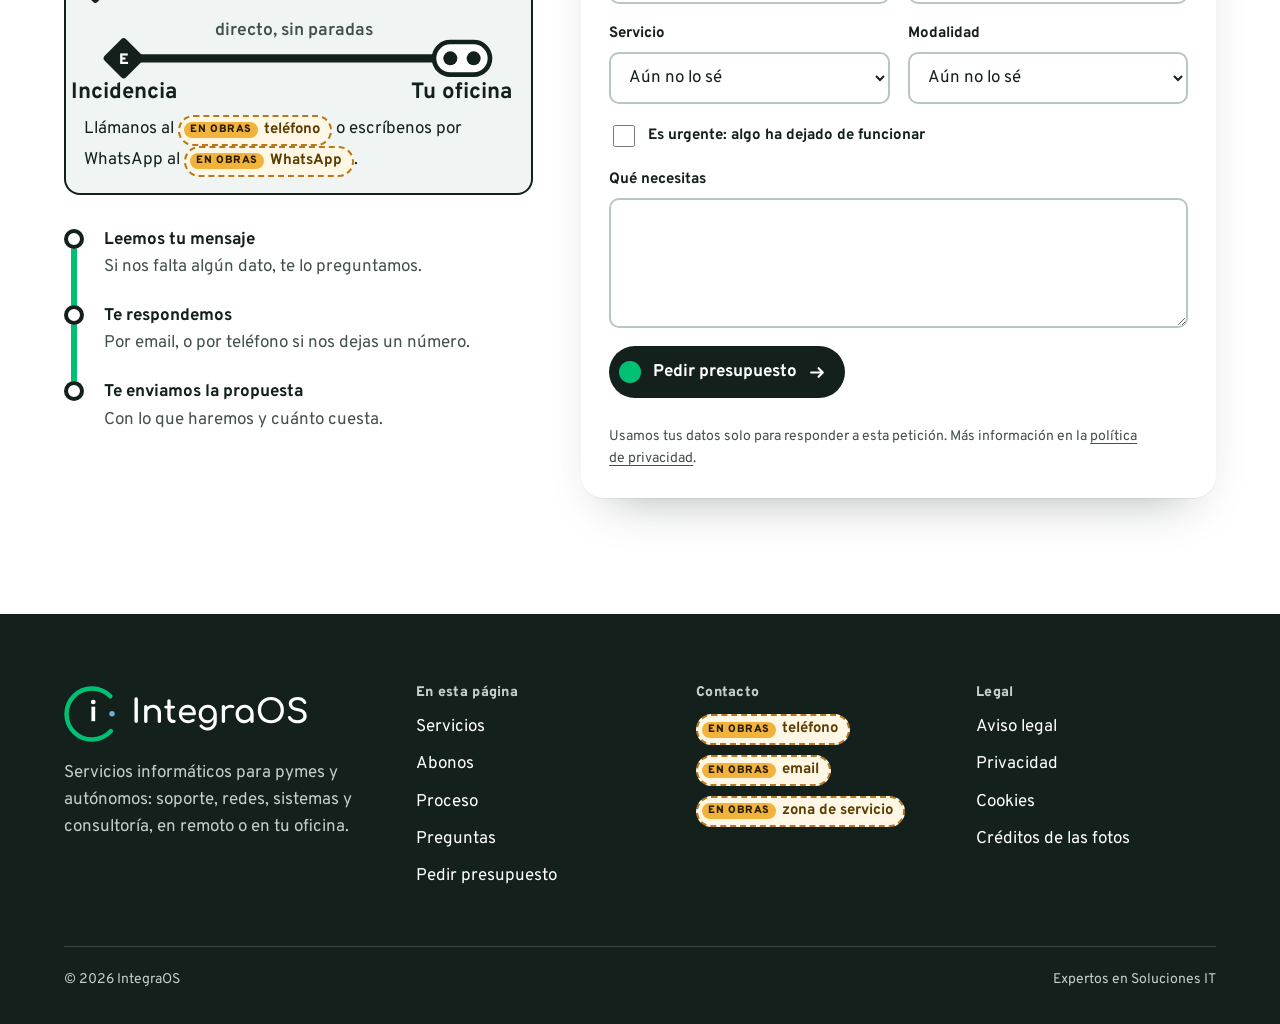
==== commit 137175f5: "Sin reparación de hardware" ====
--- a/index.html
+++ b/index.html
@@ -90,7 +90,7 @@
           <a class="btn btn--go only-narrow" href="#presupuesto"><span class="bullet bullet--ink" aria-hidden="true"></span>Pedir presupuesto</a>
           <a class="btn btn--outline-light" href="#servicios">Ver los servicios</a>
         </div>
-        <a class="hero__urgent" href="#urgente"><span class="code code--express" aria-hidden="true"><span>E</span></span>¿Avería urgente? Línea exprés</a>
+        <a class="hero__urgent" href="#urgente"><span class="code code--express" aria-hidden="true"><span>E</span></span>¿Incidencia urgente? Línea exprés</a>
       </div>
     </div>
 
@@ -177,7 +177,7 @@
         </div>
         <div class="legend__row">
           <svg viewBox="0 0 64 24" aria-hidden="true"><path d="M4 12h56" stroke="#70AED4" stroke-width="9" stroke-linecap="round" stroke-dasharray="2 13"/></svg>
-          <p><strong><span class="code code--alt" aria-hidden="true">P</span>Presencial</strong><span>Cuando hace falta, vamos a tu oficina a instalar, revisar o reparar.</span></p>
+          <p><strong><span class="code code--alt" aria-hidden="true">P</span>Presencial</strong><span>Cuando hace falta, vamos a tu oficina a instalar, configurar o revisar equipos.</span></p>
         </div>
         <div class="legend__row">
           <svg viewBox="0 0 64 24" aria-hidden="true"><circle cx="32" cy="12" r="8" fill="#14201b" stroke="#fff" stroke-width="4"/></svg>
@@ -189,7 +189,7 @@
         </div>
         <div class="legend__row">
           <svg viewBox="0 0 64 24" aria-hidden="true"><rect x="24" y="4" width="16" height="16" rx="2" transform="rotate(45 32 12)" fill="#fff"/><text x="32" y="16.5" text-anchor="middle" font-family="Overpass, sans-serif" font-weight="850" font-size="11" fill="#14201b">E</text></svg>
-          <p><strong>Línea exprés</strong><span>Para averías urgentes: cuando algo ha dejado de funcionar.</span></p>
+          <p><strong>Línea exprés</strong><span>Para incidencias urgentes: cuando algo ha dejado de funcionar.</span></p>
         </div>
       </div>
     </div>
@@ -221,11 +221,11 @@
       <p class="modes-note"><span class="modes-note__codes" aria-hidden="true"><span class="code code--line">R</span><span class="code code--alt">P</span></span><span>Todos los servicios en remoto y, cuando hace falta, en tu oficina. La puesta en marcha es siempre presencial.</span></p>
       <!-- PENDIENTE: copias de seguridad y Microsoft 365 / correo, solo si se confirman -->
       <ol class="stops">
-        <li class="stop" id="s-soporte"><img class="stop__img" src="assets/img/soporte-480.webp" srcset="assets/img/soporte-480.webp 480w, assets/img/soporte-960.webp 960w" sizes="(max-width: 899px) 90vw, 200px" width="480" height="320" alt="Un puesto de trabajo con un portátil y dos monitores" loading="lazy" decoding="async"><div class="stop__body"><h3>Soporte y mantenimiento</h3><p>Resolvemos dudas y averías del día a día y mantenemos tus equipos en forma para que no fallen.</p><a class="stop__go" href="#presupuesto" data-servicio="Soporte y mantenimiento">Pedir presupuesto para esto<svg class="arrow" viewBox="0 0 16 16" aria-hidden="true"><path d="M2 8h11M9 4l4 4-4 4" fill="none" stroke="currentColor" stroke-width="2" stroke-linecap="round" stroke-linejoin="round"/></svg></a></div></li>
+        <li class="stop" id="s-soporte"><img class="stop__img" src="assets/img/soporte-480.webp" srcset="assets/img/soporte-480.webp 480w, assets/img/soporte-960.webp 960w" sizes="(max-width: 899px) 90vw, 200px" width="480" height="320" alt="Un puesto de trabajo con un portátil y dos monitores" loading="lazy" decoding="async"><div class="stop__body"><h3>Soporte y mantenimiento</h3><p>Resolvemos dudas e incidencias del día a día y mantenemos tus equipos en forma para que no fallen.</p><a class="stop__go" href="#presupuesto" data-servicio="Soporte y mantenimiento">Pedir presupuesto para esto<svg class="arrow" viewBox="0 0 16 16" aria-hidden="true"><path d="M2 8h11M9 4l4 4-4 4" fill="none" stroke="currentColor" stroke-width="2" stroke-linecap="round" stroke-linejoin="round"/></svg></a></div></li>
         <li class="stop" id="s-consultoria"><img class="stop__img" src="assets/img/consultoria-480.webp" srcset="assets/img/consultoria-480.webp 480w, assets/img/consultoria-960.webp 960w" sizes="(max-width: 899px) 90vw, 200px" width="480" height="320" alt="Un portátil abierto junto a una libreta, una regla y un lápiz" loading="lazy" decoding="async"><div class="stop__body"><h3>Consultoría IT</h3><p>Analizamos cómo trabajáis y planificamos qué equipos, sistemas y programas os convienen antes de gastar.</p><a class="stop__go" href="#presupuesto" data-servicio="Consultoría IT">Pedir presupuesto para esto<svg class="arrow" viewBox="0 0 16 16" aria-hidden="true"><path d="M2 8h11M9 4l4 4-4 4" fill="none" stroke="currentColor" stroke-width="2" stroke-linecap="round" stroke-linejoin="round"/></svg></a></div></li>
         <li class="stop stop--only" id="s-marcha"><img class="stop__img" src="assets/img/puesta-en-marcha-480.webp" srcset="assets/img/puesta-en-marcha-480.webp 480w, assets/img/puesta-en-marcha-960.webp 960w" sizes="(max-width: 899px) 90vw, 200px" width="480" height="320" alt="Un portátil sobre una mesa de madera en una oficina" loading="lazy" decoding="async"><div class="stop__body"><h3>Puesta en marcha</h3><p>Instalamos y configuramos ordenadores, servidores y software, y enseñamos a tu equipo a usarlos.</p><div class="modes"><span class="mode"><span class="code code--alt" aria-hidden="true">P</span>SOLO PRESENCIAL</span></div><a class="stop__go" href="#presupuesto" data-servicio="Puesta en marcha">Pedir presupuesto para esto<svg class="arrow" viewBox="0 0 16 16" aria-hidden="true"><path d="M2 8h11M9 4l4 4-4 4" fill="none" stroke="currentColor" stroke-width="2" stroke-linecap="round" stroke-linejoin="round"/></svg></a></div></li>
         <li class="stop" id="s-redes"><img class="stop__img" src="assets/img/redes-480.webp" srcset="assets/img/redes-480.webp 480w, assets/img/redes-960.webp 960w" sizes="(max-width: 899px) 90vw, 200px" width="480" height="320" alt="Cables de red azules conectados a un switch" loading="lazy" decoding="async"><div class="stop__body"><h3>Redes y comunicaciones</h3><p>Red local, wifi que llegue a toda la oficina, conexión a internet y VPN para trabajar desde fuera.</p><a class="stop__go" href="#presupuesto" data-servicio="Redes y comunicaciones">Pedir presupuesto para esto<svg class="arrow" viewBox="0 0 16 16" aria-hidden="true"><path d="M2 8h11M9 4l4 4-4 4" fill="none" stroke="currentColor" stroke-width="2" stroke-linecap="round" stroke-linejoin="round"/></svg></a></div></li>
-        <li class="stop" id="s-incidencias"><img class="stop__img" src="assets/img/incidencias-480.webp" srcset="assets/img/incidencias-480.webp 480w, assets/img/incidencias-960.webp 960w" sizes="(max-width: 899px) 90vw, 200px" width="480" height="320" alt="Un pequeño servidor abierto con un destornillador al lado" loading="lazy" decoding="async"><div class="stop__body"><h3>Incidencias de hardware y software</h3><p>Sistemas operativos, aplicaciones, servidores y puestos de trabajo que fallan o van lentos.</p><a class="stop__go" href="#presupuesto" data-servicio="Incidencias de hardware y software">Pedir presupuesto para esto<svg class="arrow" viewBox="0 0 16 16" aria-hidden="true"><path d="M2 8h11M9 4l4 4-4 4" fill="none" stroke="currentColor" stroke-width="2" stroke-linecap="round" stroke-linejoin="round"/></svg></a></div></li>
+        <li class="stop" id="s-incidencias"><img class="stop__img" src="assets/img/incidencias-480.webp" srcset="assets/img/incidencias-480.webp 480w, assets/img/incidencias-960.webp 960w" sizes="(max-width: 899px) 90vw, 200px" width="480" height="320" alt="Varios monitores con la pantalla azul de error de Windows" loading="lazy" decoding="async"><div class="stop__body"><h3>Incidencias de hardware y software</h3><p>Sistemas operativos, aplicaciones, servidores y puestos de trabajo que fallan o van lentos.</p><a class="stop__go" href="#presupuesto" data-servicio="Incidencias de hardware y software">Pedir presupuesto para esto<svg class="arrow" viewBox="0 0 16 16" aria-hidden="true"><path d="M2 8h11M9 4l4 4-4 4" fill="none" stroke="currentColor" stroke-width="2" stroke-linecap="round" stroke-linejoin="round"/></svg></a></div></li>
         <li class="stop" id="s-revisiones"><img class="stop__img" src="assets/img/revisiones-480.webp" srcset="assets/img/revisiones-480.webp 480w, assets/img/revisiones-960.webp 960w" sizes="(max-width: 899px) 90vw, 200px" width="480" height="320" alt="Un armario de servidores con el cableado ordenado" loading="lazy" decoding="async"><div class="stop__body"><h3>Revisiones y actualizaciones</h3><p>Revisamos y actualizamos tus sistemas cada cierto tiempo, para que nada se quede atrás sin que te des cuenta.</p><a class="stop__go" href="#presupuesto" data-servicio="Revisiones y actualizaciones">Pedir presupuesto para esto<svg class="arrow" viewBox="0 0 16 16" aria-hidden="true"><path d="M2 8h11M9 4l4 4-4 4" fill="none" stroke="currentColor" stroke-width="2" stroke-linecap="round" stroke-linejoin="round"/></svg></a></div></li>
       </ol>
     </div>
@@ -267,7 +267,7 @@
         </article>
       </div>
       <div class="which">
-        <p><strong>¿Cuál te conviene?</strong> Si un ordenador parado te hace perder trabajo, el abono suele compensar: el mantenimiento preventivo evita muchas averías. Si solo nos necesitas de vez en cuando, con el billete sencillo es suficiente.</p>
+        <p><strong>¿Cuál te conviene?</strong> Si un ordenador parado te hace perder trabajo, el abono suele compensar: el mantenimiento preventivo evita muchos problemas. Si solo nos necesitas de vez en cuando, con el billete sencillo es suficiente.</p>
       </div>
     </div>
   </section>
@@ -320,14 +320,14 @@
         <p class="intro">Cuéntanos qué necesitas y te respondemos con una propuesta. Si no te encaja, lo dejamos ahí.</p>
         <div class="express" id="urgente">
           <p class="express__title"><span class="code code--express" aria-hidden="true"><span>E</span></span>Línea exprés: algo ha dejado de funcionar</p>
-          <svg class="express__map" viewBox="0 0 360 76" role="img" aria-label="Línea exprés: de la avería a tu oficina, directo y sin paradas intermedias">
+          <svg class="express__map" viewBox="0 0 360 76" role="img" aria-label="Línea exprés: de la incidencia a tu oficina, directo y sin paradas intermedias">
             <text class="m-label m-label--small" x="180" y="18" text-anchor="middle">directo, sin paradas</text>
             <path d="M34 38 H300" stroke="#14201b" stroke-width="7" stroke-linecap="round"/>
             <rect x="21" y="25" width="26" height="26" rx="3" transform="rotate(45 34 38)" fill="#14201b"/>
             <text x="34" y="43" text-anchor="middle" font-family="Overpass, sans-serif" font-weight="850" font-size="13" fill="#fff">E</text>
             <rect class="m-hub" x="300" y="24" width="48" height="28" rx="14"/>
             <circle cx="314" cy="38" r="6" fill="#14201b"/><circle cx="334" cy="38" r="6" fill="#14201b"/>
-            <text class="m-label" x="34" y="72" text-anchor="middle">Avería</text>
+            <text class="m-label" x="34" y="72" text-anchor="middle">Incidencia</text>
             <text class="m-label" x="324" y="72" text-anchor="middle">Tu oficina</text>
           </svg>
           <p>Llámanos al <span class="tbd"><span class="tbd__code">EN OBRAS</span>teléfono</span> o escríbenos por WhatsApp al <span class="tbd"><span class="tbd__code">EN OBRAS</span>WhatsApp</span>.</p>
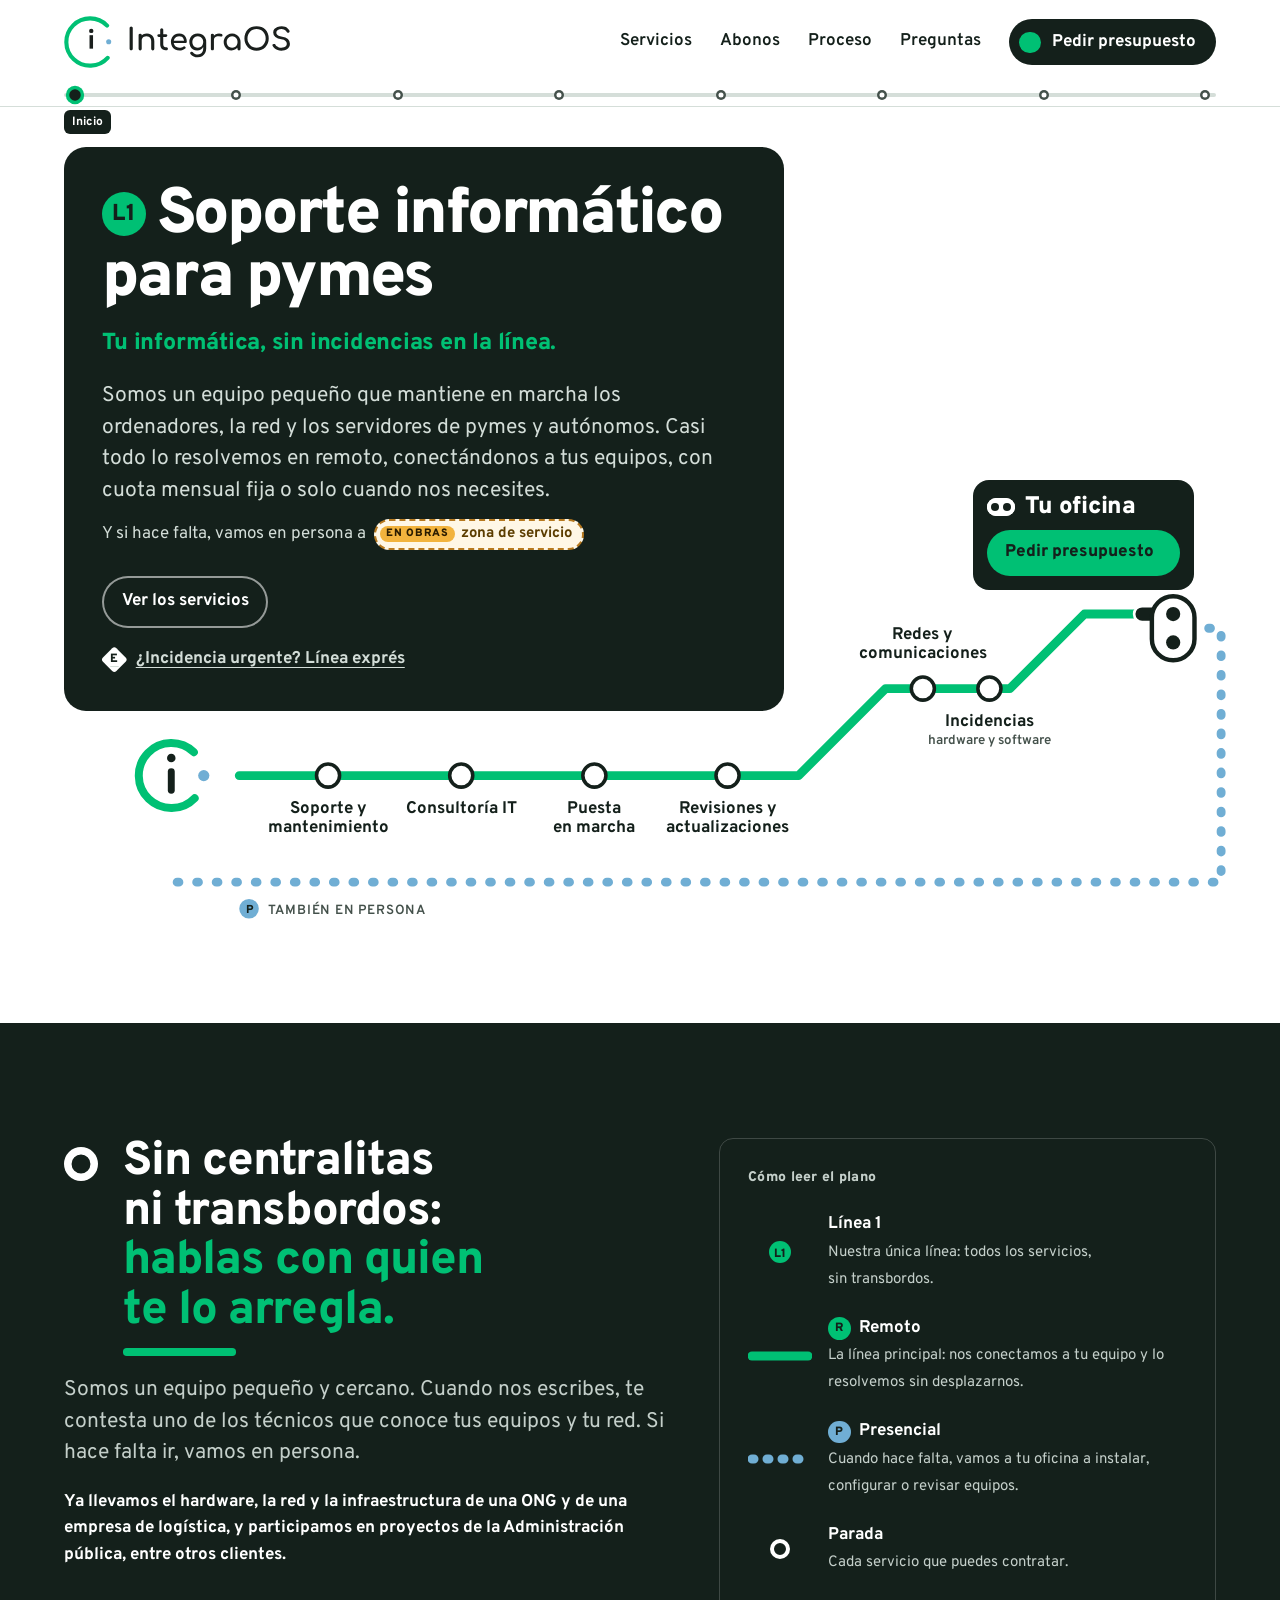
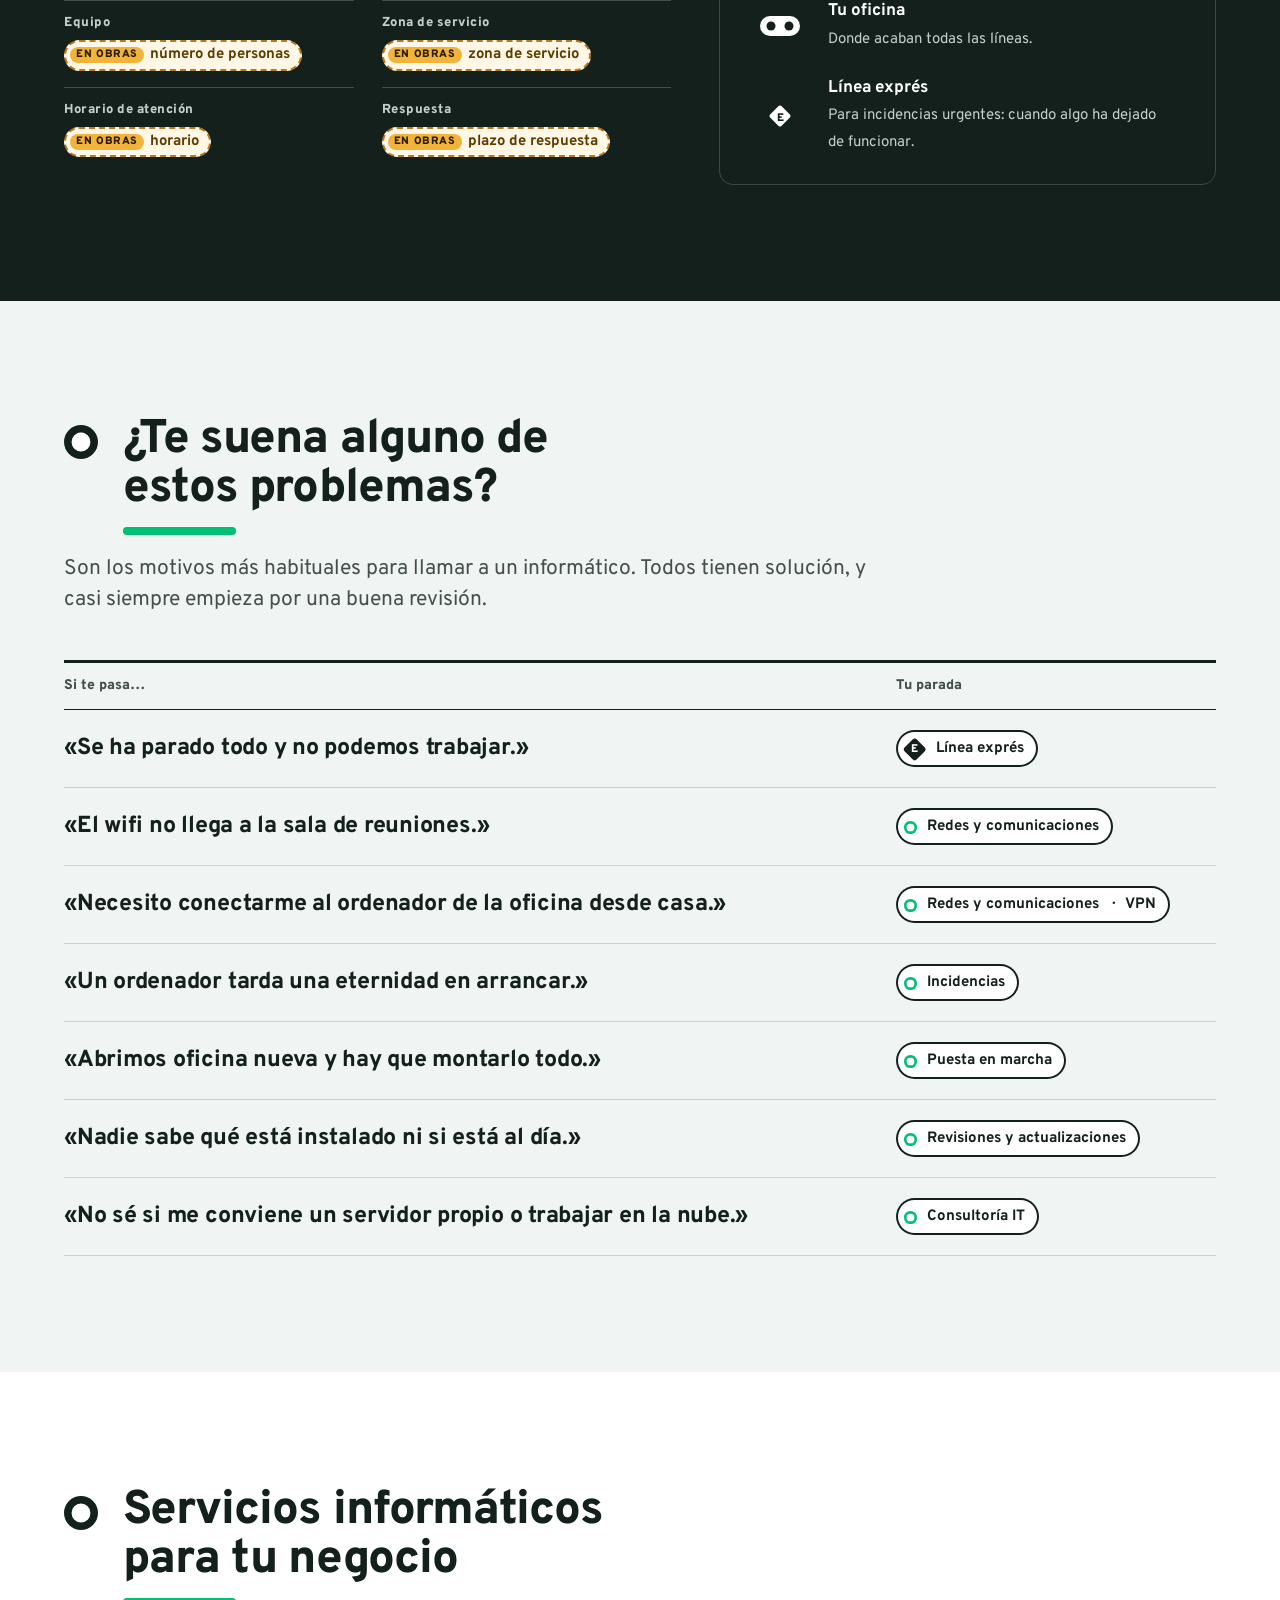
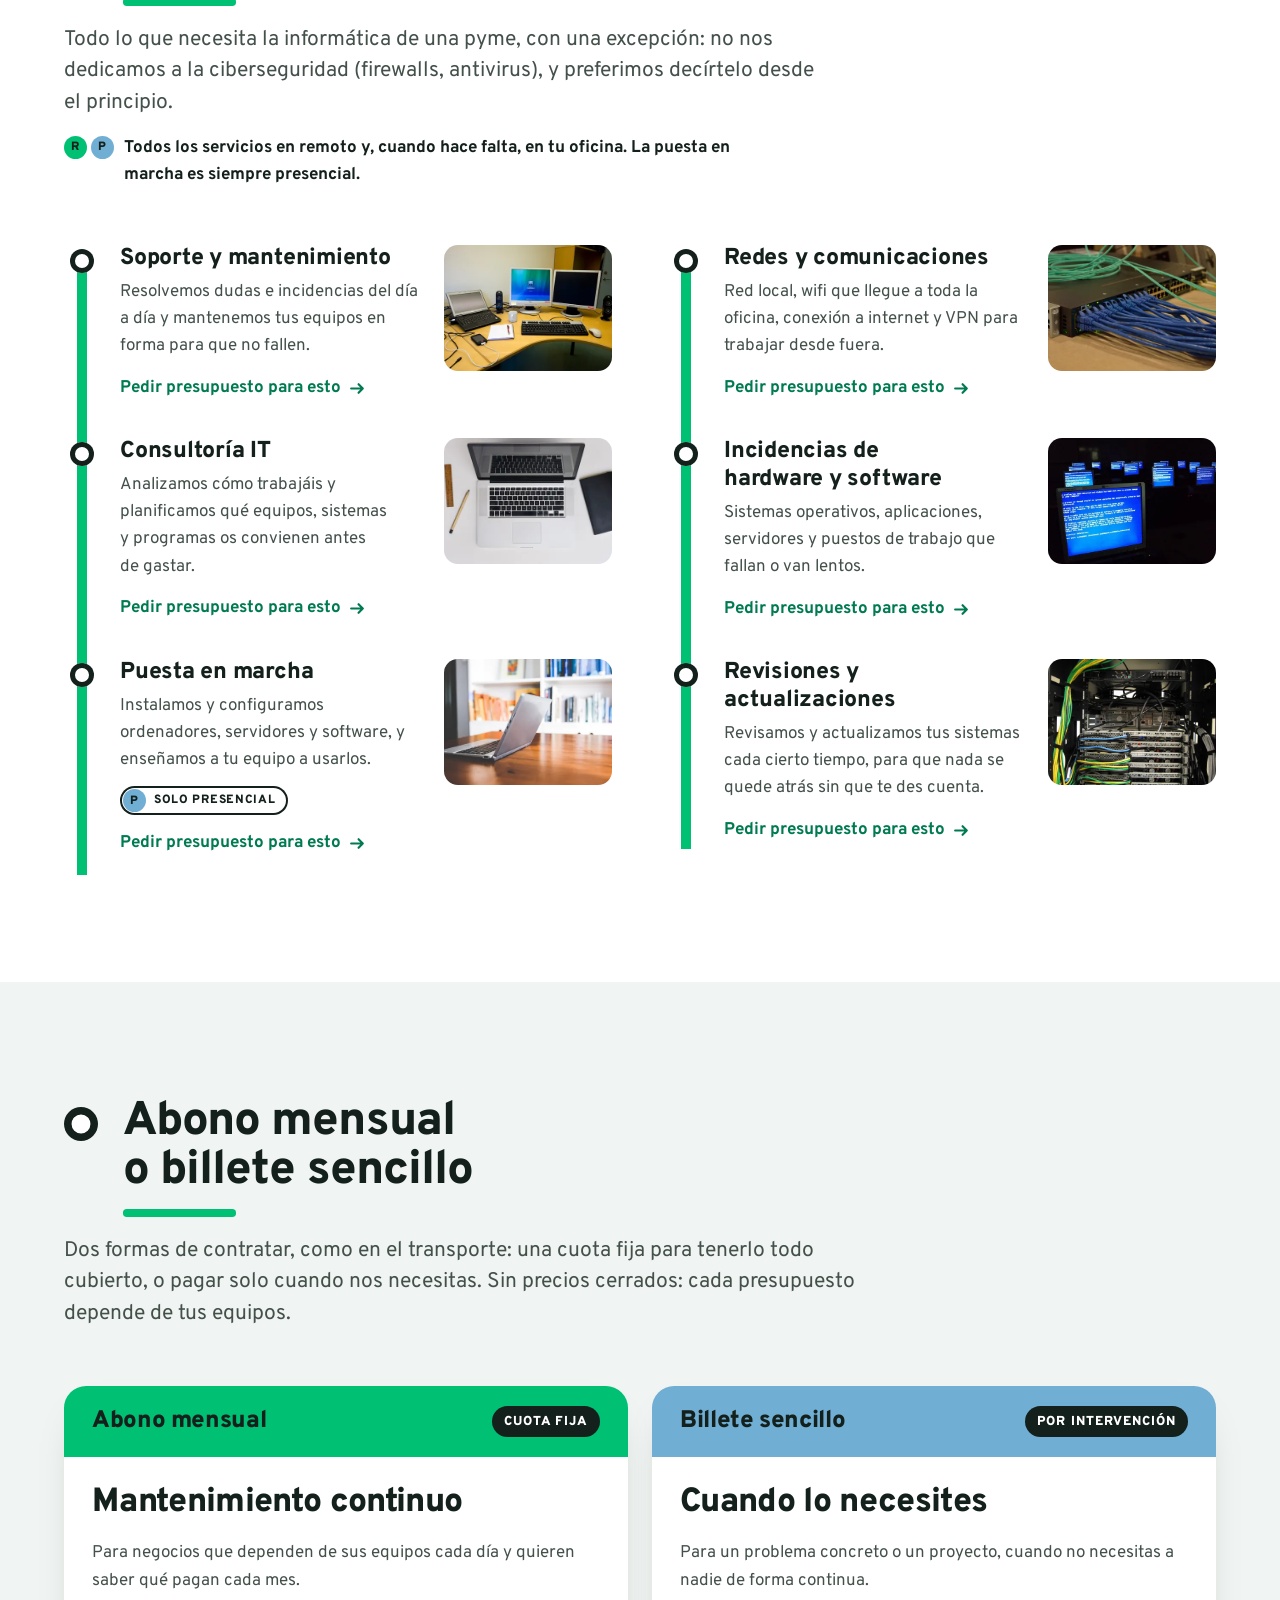
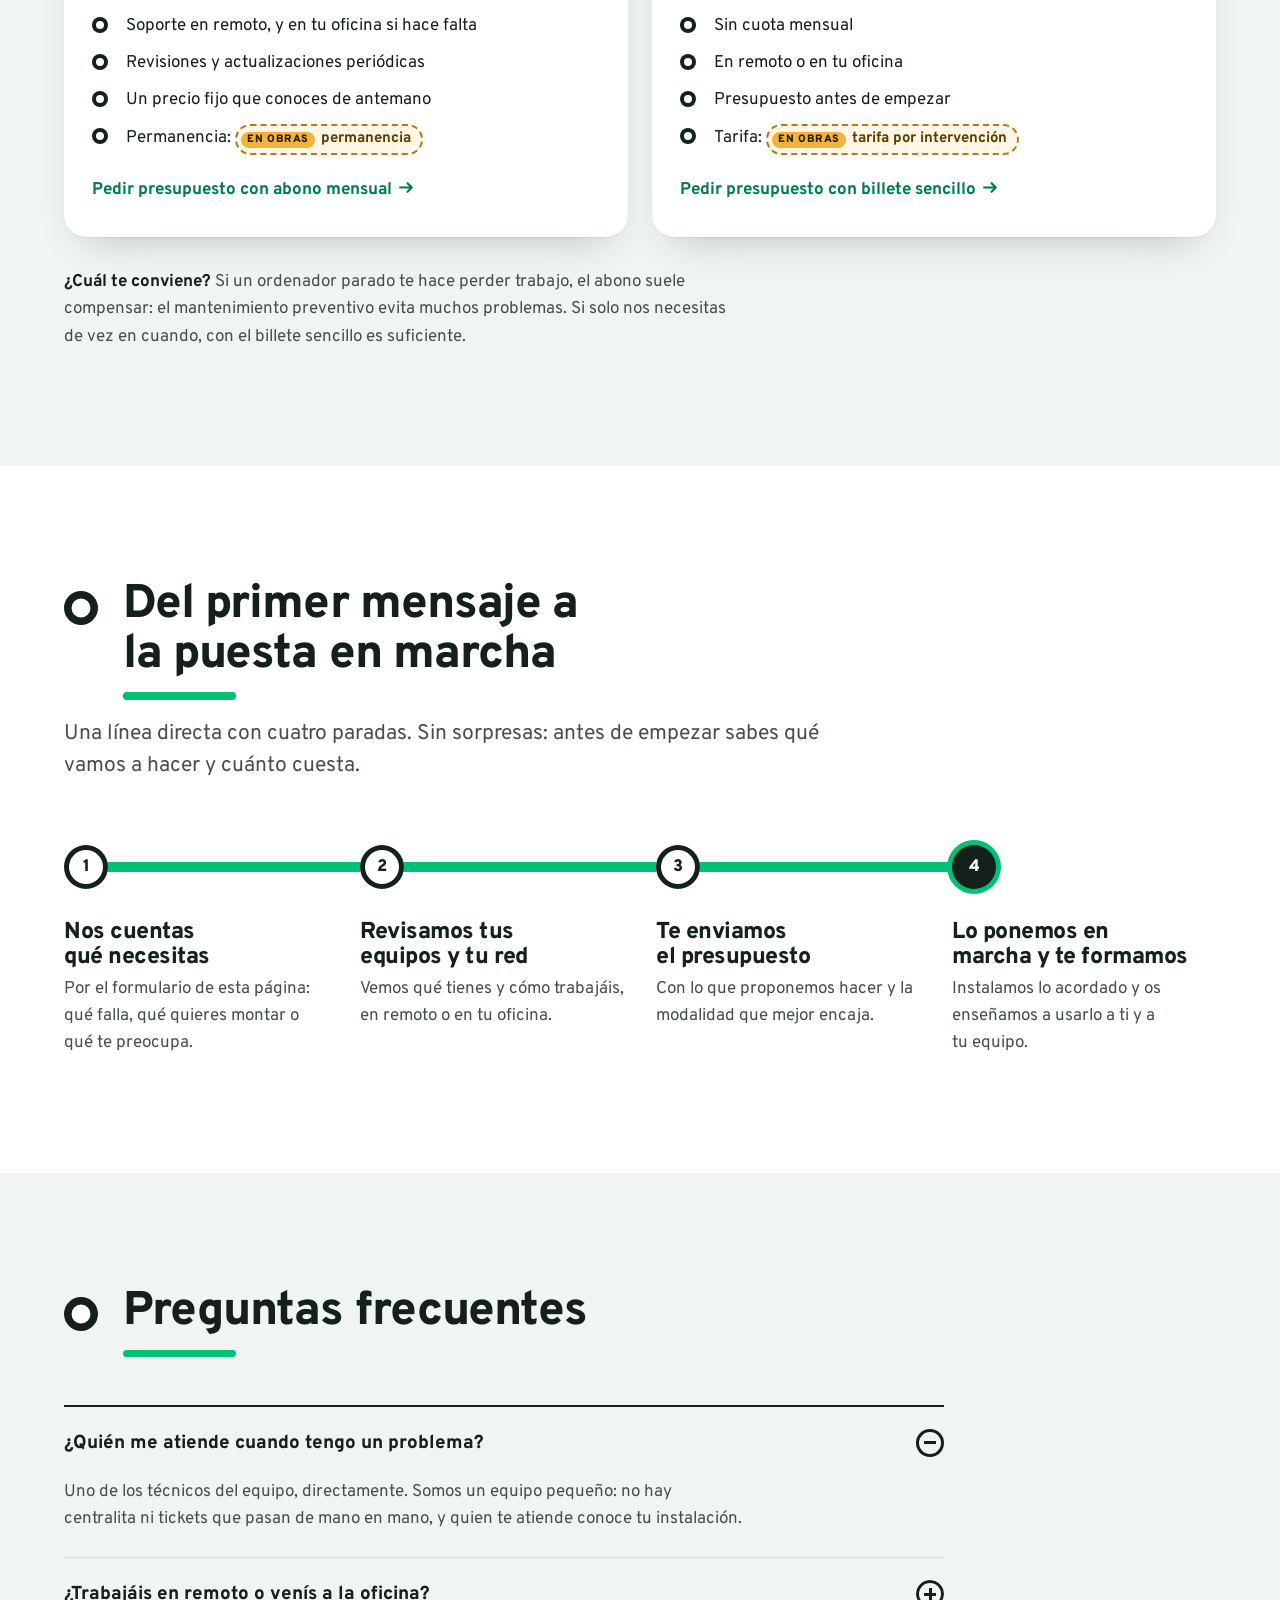
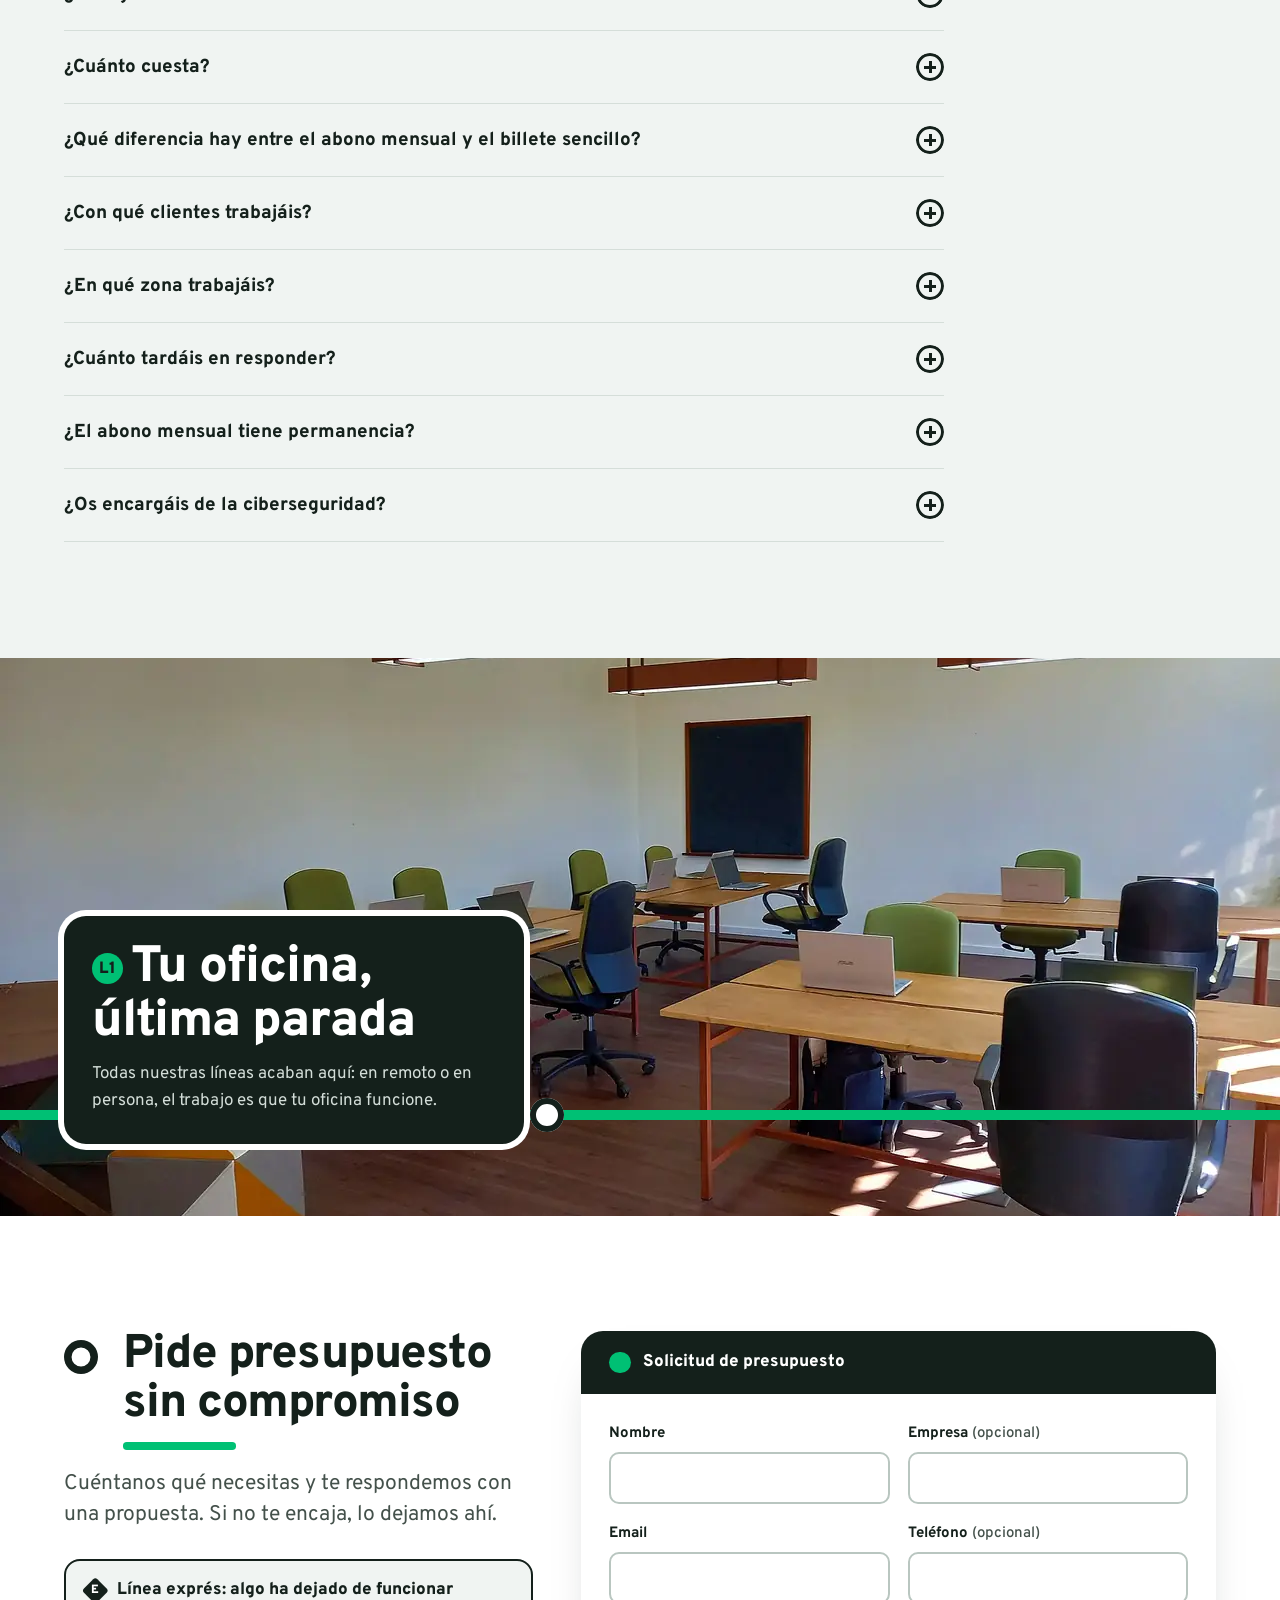
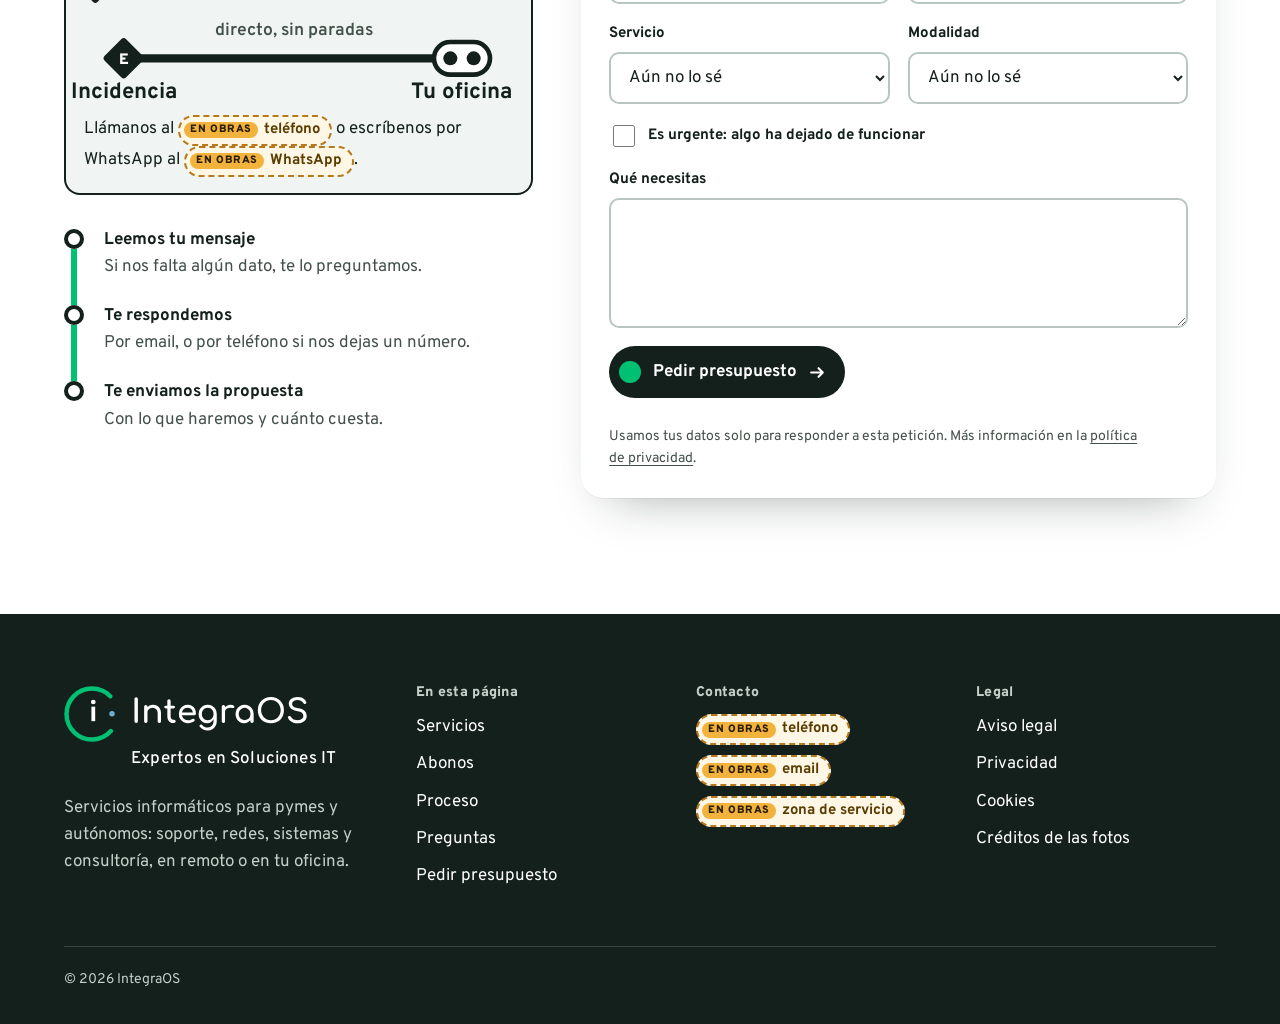
==== commit 22c2118b: "Lema bajo el logo del pie" ====
--- a/index.html
+++ b/index.html
@@ -388,6 +388,7 @@
     <div class="foot__grid">
       <div>
         <a class="foot__logo" href="#inicio"><img src="assets/brand/logo-horizontal-oscuro.svg" alt="IntegraOS" width="246" height="56" loading="lazy"></a>
+        <p class="foot__tagline">Expertos en Soluciones IT</p>
         <p class="foot__about">Servicios informáticos para pymes y autónomos: soporte, redes, sistemas y consultoría, en remoto o en tu oficina.</p>
       </div>
       <div>
@@ -403,7 +404,7 @@
         <ul><li><a href="aviso-legal.html">Aviso legal</a></li><li><a href="privacidad.html">Privacidad</a></li><li><a href="cookies.html">Cookies</a></li><li><a href="creditos.html">Créditos de las fotos</a></li></ul>
       </div>
     </div>
-    <div class="foot__base"><span>&copy; 2026 IntegraOS</span><span>Expertos en Soluciones IT</span></div>
+    <div class="foot__base"><span>&copy; 2026 IntegraOS</span></div>
   </div>
 </footer>
 
--- a/assets/css/site.css
+++ b/assets/css/site.css
@@ -202,12 +202,13 @@
 .m-label--small { font-weight: 600; font-size: 15px; fill: var(--ink-2); }
 .m-hub-label { font: 850 28px/1 var(--font); fill: var(--ink); letter-spacing: -.01em; }
 .m-code { font: 800 13px/1 var(--font); fill: var(--ink); }
-/* the train: rides the green line on load, and again each time the hero comes back on screen (site.js), then rests at "Tu oficina"; the map itself never hides */
+/* the train: rides the green line when its map comes on screen, and again each time it comes back (site.js), then rests at "Tu oficina"; without JS it rides once on load; the map itself never hides */
 .m-train { offset-rotate: 0deg; offset-distance: 100%; }
 .m-train rect { fill: var(--ink); stroke: var(--paper); stroke-width: 3; }
 @media (prefers-reduced-motion: no-preference) {
   .m-train { animation: ride 2.6s cubic-bezier(.45,.05,.25,1) .3s both; }
   @keyframes ride { from { offset-distance: 0%; } to { offset-distance: 100%; } }
+  .map--v .m-train { animation-duration: 4.2s; }   /* phone: a slower ride on the vertical map */
 }
 
 /* ---------- direct line (positioning) + legend ---------- */
@@ -371,7 +372,9 @@
 .foot__grid { display: grid; gap: 40px; }
 @media (min-width: 900px) { .foot__grid { grid-template-columns: 1.3fr 1fr 1fr 1fr; } }
 .foot__logo img { height: 56px; width: auto; }
-.foot__about { margin-top: 18px; color: #c4cfca; max-width: 38ch; }
+/* the logo's own tagline, set under the wordmark as in the original lockup (the wordmark starts 67px in at 56px tall) */
+.foot__tagline { margin: 4px 0 0 67px; font-size: 1.0625rem; font-weight: 500; letter-spacing: .01em; color: var(--sign-ink); }
+.foot__about { margin-top: 22px; color: #c4cfca; max-width: 38ch; }
 .foot h2 { font-size: .875rem; font-weight: 800; color: #c4cfca; letter-spacing: .02em; margin-bottom: 14px; }
 .foot ul { list-style: none; margin: 0; padding: 0; display: grid; gap: 10px; }
 .foot a { text-decoration: none; }
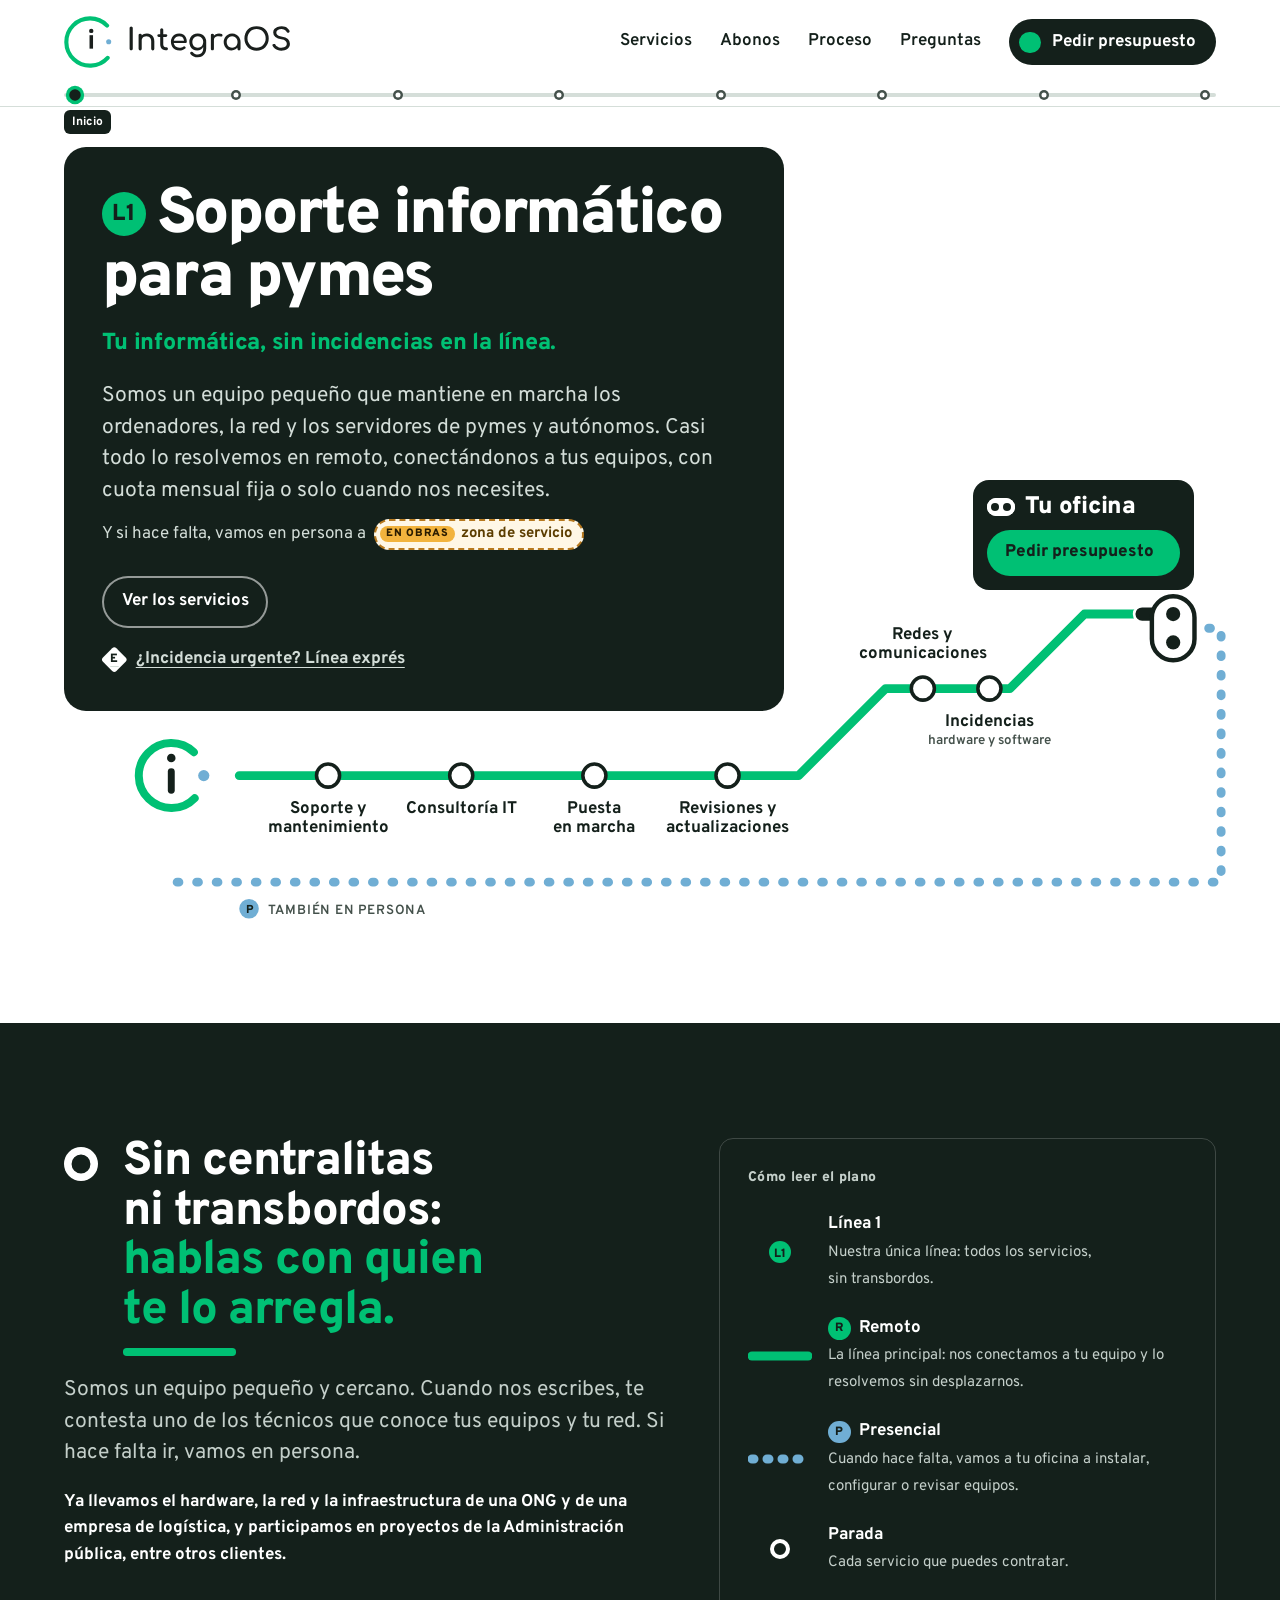
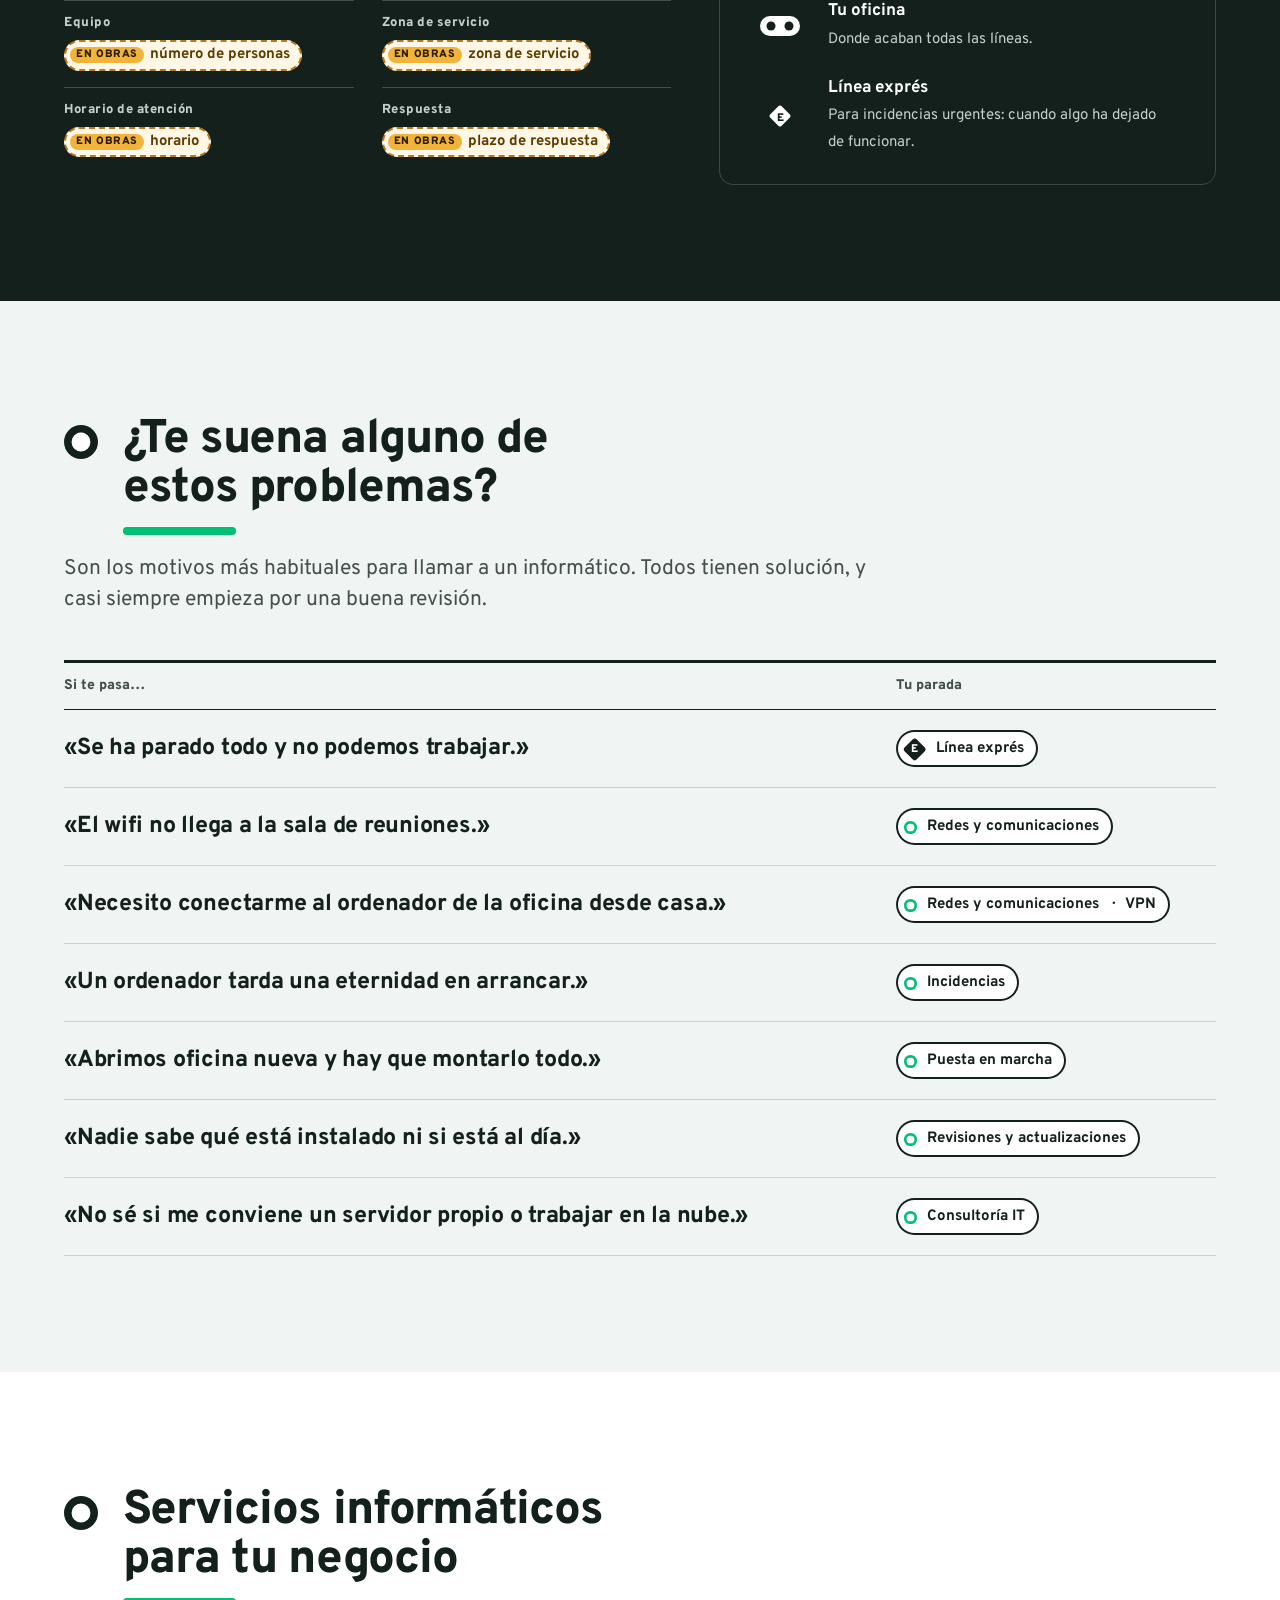
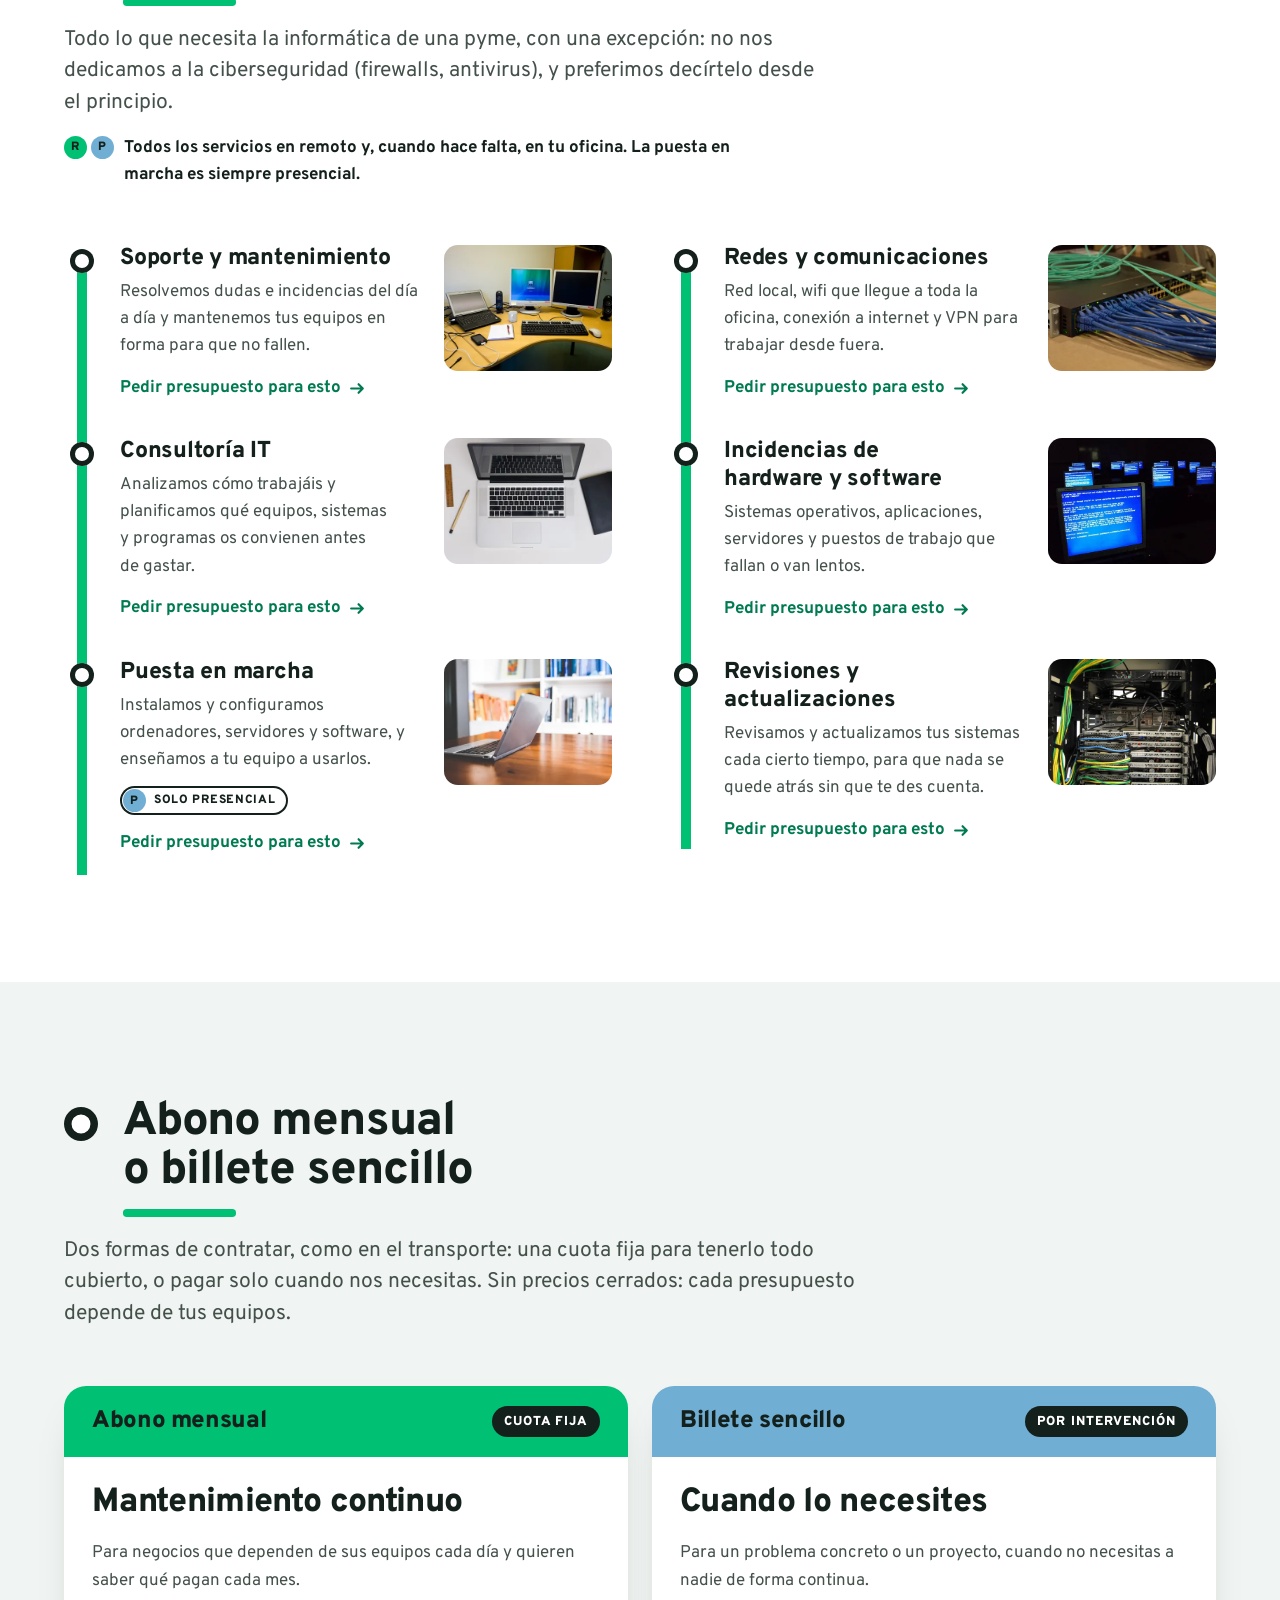
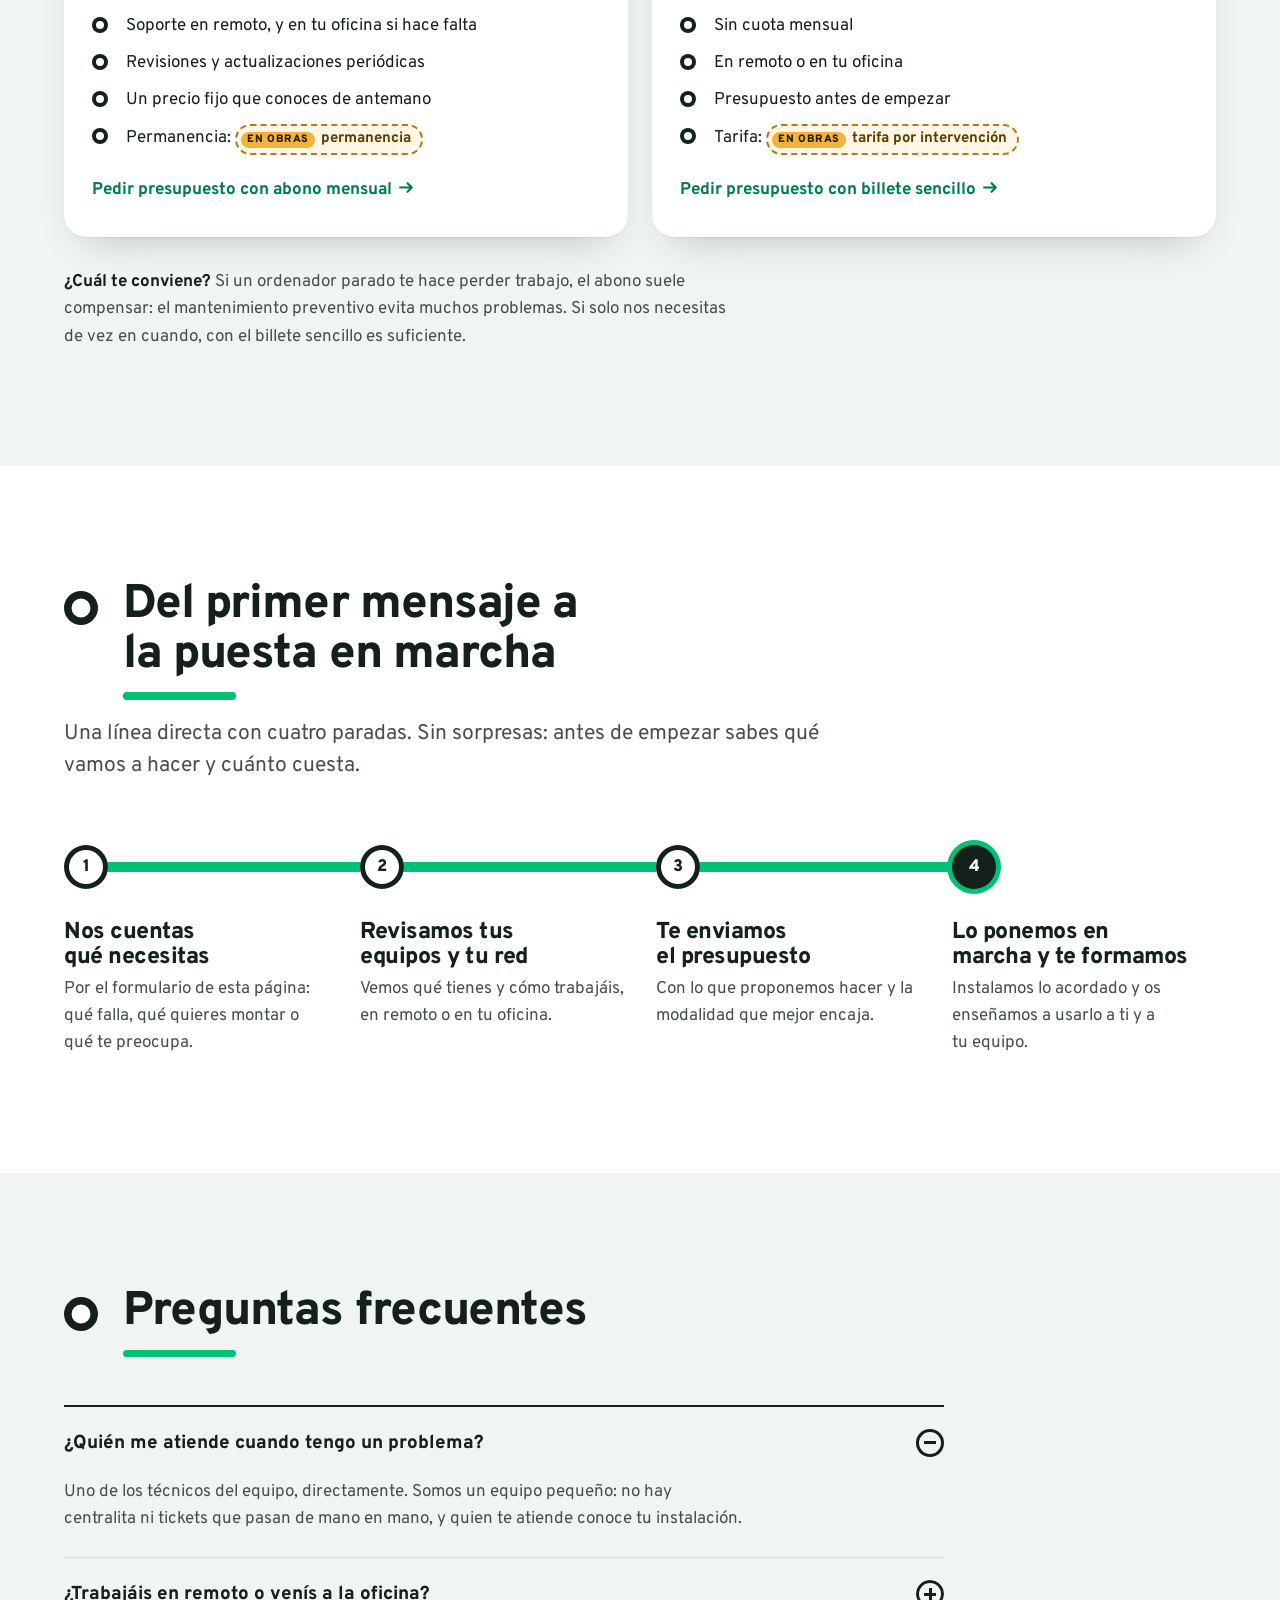
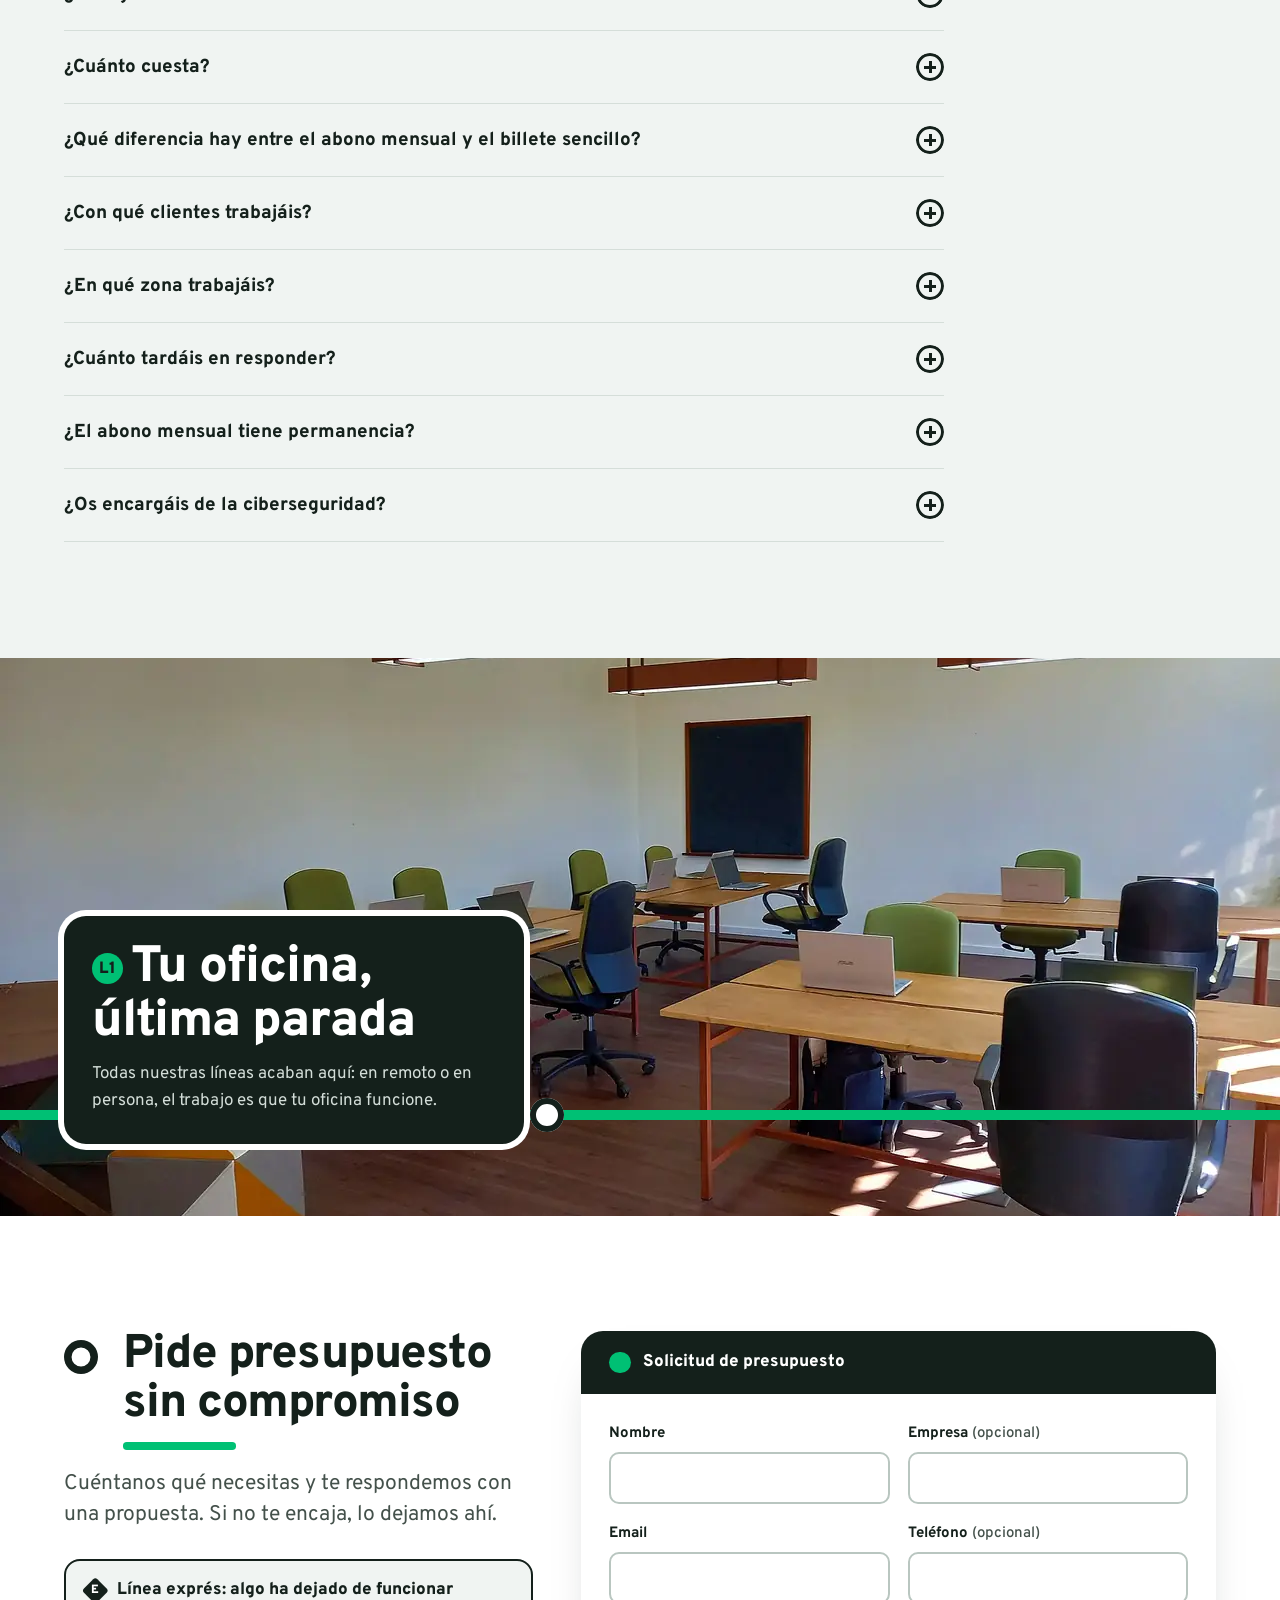
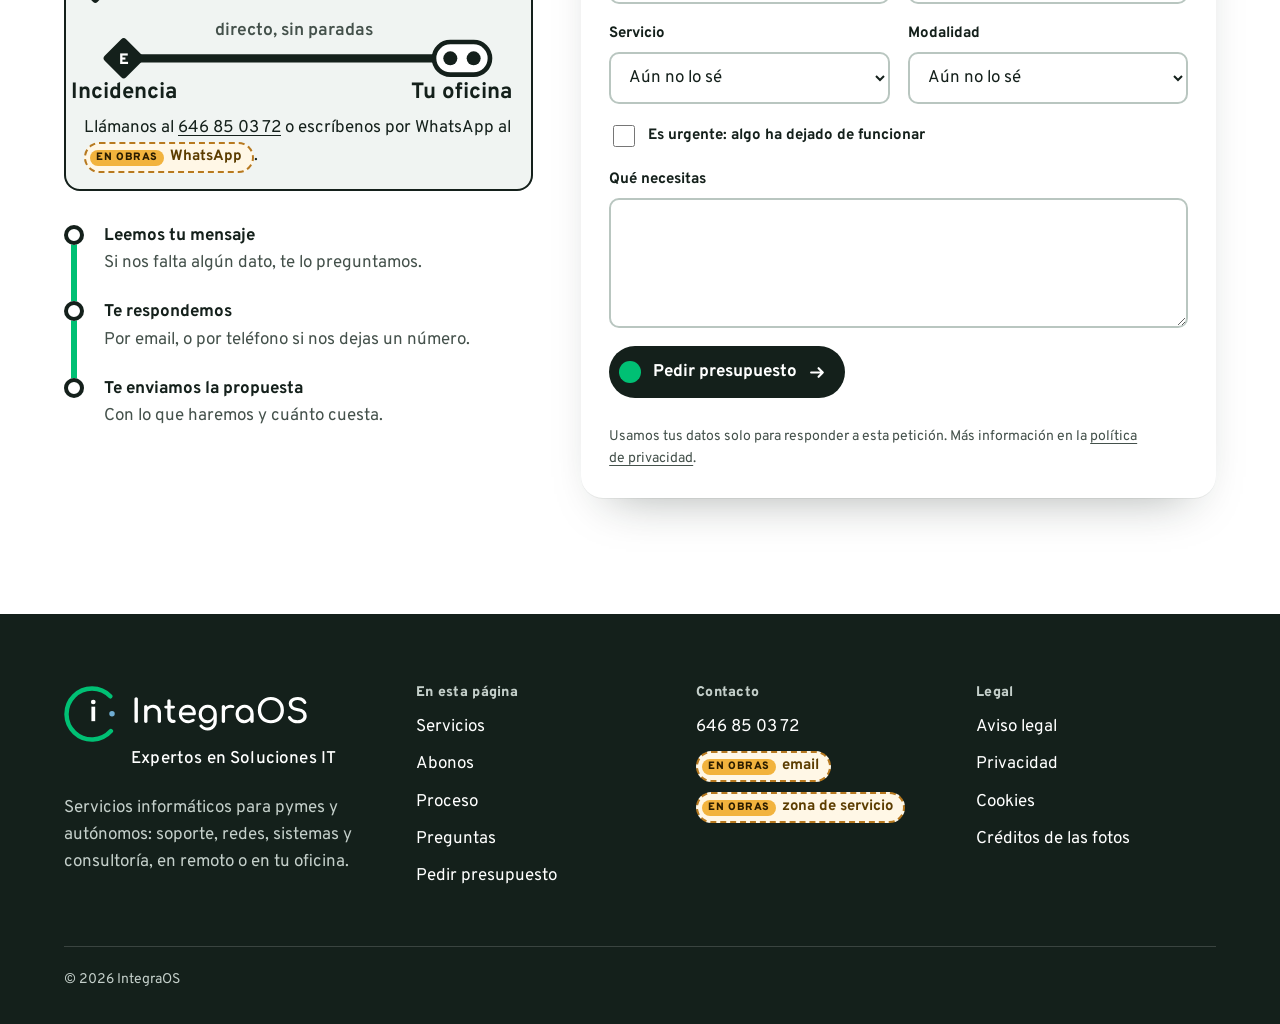
==== commit e9835c5e: "Política de cookies, aviso legal y teléfono" ====
--- a/index.html
+++ b/index.html
@@ -25,6 +25,9 @@
   "@context": "https://schema.org",
   "@type": "LocalBusiness",
   "name": "IntegraOS",
+  "legalName": "INTEGRA OPERACIONES Y SERVICIOS S.L.",
+  "taxID": "B87579355",
+  "telephone": "+34 646 85 03 72",
   "slogan": "Expertos en Soluciones IT",
   "description": "Equipo pequeño de servicios informáticos para pymes y autónomos: soporte y mantenimiento en remoto y presencial, consultoría IT, puesta en marcha de equipos y servidores, redes y comunicaciones, incidencias de hardware y software y revisiones periódicas.",
   "logo": "assets/brand/logo-light.png",
@@ -44,7 +47,7 @@
   }
 }
 </script>
-<!-- PENDIENTE en el JSON-LD: url, telephone, email, address, areaServed (zona de servicio) -->
+<!-- PENDIENTE en el JSON-LD: url, email, address, areaServed (zona de servicio) -->
 </head>
 <body>
 <a class="skip" href="#contenido">Saltar al contenido</a>
@@ -330,7 +333,7 @@
             <text class="m-label" x="34" y="72" text-anchor="middle">Incidencia</text>
             <text class="m-label" x="324" y="72" text-anchor="middle">Tu oficina</text>
           </svg>
-          <p>Llámanos al <span class="tbd"><span class="tbd__code">EN OBRAS</span>teléfono</span> o escríbenos por WhatsApp al <span class="tbd"><span class="tbd__code">EN OBRAS</span>WhatsApp</span>.</p>
+          <p>Llámanos al <a href="tel:+34646850372">646 85 03 72</a> o escríbenos por WhatsApp al <span class="tbd"><span class="tbd__code">EN OBRAS</span>WhatsApp</span>.</p>
         </div>
         <ol class="next" aria-label="Qué pasa después">
           <li><strong>Leemos tu mensaje</strong><span>Si nos falta algún dato, te lo preguntamos.</span></li>
@@ -397,7 +400,7 @@
       </div>
       <div>
         <h2>Contacto</h2>
-        <ul class="foot__contact"><li><span class="tbd"><span class="tbd__code">EN OBRAS</span>teléfono</span></li><li><span class="tbd"><span class="tbd__code">EN OBRAS</span>email</span></li><li><span class="tbd"><span class="tbd__code">EN OBRAS</span>zona de servicio</span></li></ul>
+        <ul class="foot__contact"><li><a href="tel:+34646850372">646 85 03 72</a></li><li><span class="tbd"><span class="tbd__code">EN OBRAS</span>email</span></li><li><span class="tbd"><span class="tbd__code">EN OBRAS</span>zona de servicio</span></li></ul>
       </div>
       <div>
         <h2>Legal</h2>
@@ -409,7 +412,7 @@
 </footer>
 
 <div class="actionbar" hidden>
-  <span class="actionbar__call">Llamar <span class="tbd"><span class="tbd__code">EN OBRAS</span></span></span>
+  <a class="actionbar__call" href="tel:+34646850372" aria-label="Llamar al 646 85 03 72">Llamar</a>
   <a class="btn btn--primary" href="#presupuesto"><span class="bullet" aria-hidden="true"></span>Pedir presupuesto</a>
 </div>
 
--- a/assets/css/site.css
+++ b/assets/css/site.css
@@ -385,7 +385,7 @@
 /* ---------- inner pages ---------- */
 .page { padding-block: clamp(56px, 8vw, 112px); }
 .page h1 { font-size: var(--t-h2); margin-bottom: 28px; }
-.page p, .page li { max-width: 62ch; color: var(--ink-2); }
+.page p, .page li { max-width: 56ch; color: var(--ink-2); }   /* ~78 characters a line in Overpass */
 .page p + p { margin-top: 14px; }
 .page__tbd { margin-bottom: 18px; }
 .page a { color: var(--green); font-weight: 700; }
@@ -399,8 +399,7 @@
 .actionbar { position: fixed; left: 0; right: 0; bottom: 0; z-index: 40; display: flex; justify-content: center; padding: 10px var(--gut) calc(10px + env(safe-area-inset-bottom));
   background: rgba(255,255,255,.96); border-top: 1px solid var(--hair); transform: translateY(110%); transition: transform .3s var(--ease); }
 .actionbar { gap: 12px; align-items: center; }
-.actionbar__call { display: inline-flex; align-items: center; justify-content: center; gap: 8px; flex: none; min-height: 46px; padding: 0 14px; border-radius: 999px; box-shadow: inset 0 0 0 2px var(--ink); font-weight: 700; }
-.actionbar__call .tbd { padding: 2px; border-width: 1.5px; }
+.actionbar__call { display: inline-flex; align-items: center; justify-content: center; gap: 8px; flex: none; min-height: 46px; padding: 0 16px; border-radius: 999px; box-shadow: inset 0 0 0 2px var(--ink); font-weight: 700; color: var(--ink); text-decoration: none; }
 .actionbar .btn { flex: 1; max-width: 420px; justify-content: center; white-space: nowrap; padding-inline: .9em; }
 .actionbar.is-shown { transform: none; }
 @media (min-width: 1001px) { .actionbar { display: none; } }
@@ -446,3 +445,21 @@
   .routebar ol { flex: 1; }
   .routebar a { pointer-events: none; }
 }
+
+/* legal pages: section heads, the date line and the company data list */
+.page h2 { font-size: var(--t-h3); margin: 36px 0 10px; }
+.page__date { font-size: .9375rem; }
+.legal-data { margin: 16px 0 0; display: grid; gap: 0; max-width: 56ch; border-top: 1px solid var(--hair); }
+.legal-data div { display: grid; grid-template-columns: minmax(130px, 34%) 1fr; gap: 16px; padding: 10px 0; border-bottom: 1px solid var(--hair); }
+.legal-data dt { font-weight: 700; color: var(--ink); }
+.legal-data dd { margin: 0; color: var(--ink-2); }
+@media (max-width: 520px) { .legal-data div { grid-template-columns: 1fr; gap: 2px; } }
+.foot__contact a { color: var(--sign-ink); }
+.legal-data .tbd { white-space: normal; }
+/* legal pages on phones: the header's quote button stays on one line next to the logo */
+.top__nav--static .btn { white-space: nowrap; }
+@media (max-width: 520px) {
+  .top:has(.top__nav--static) .top__logo img { height: 36px; }
+  .top__nav--static .btn { font-size: .9375rem; padding-inline: .9em; }
+  .top__nav--static .btn .bullet { display: none; }
+}
